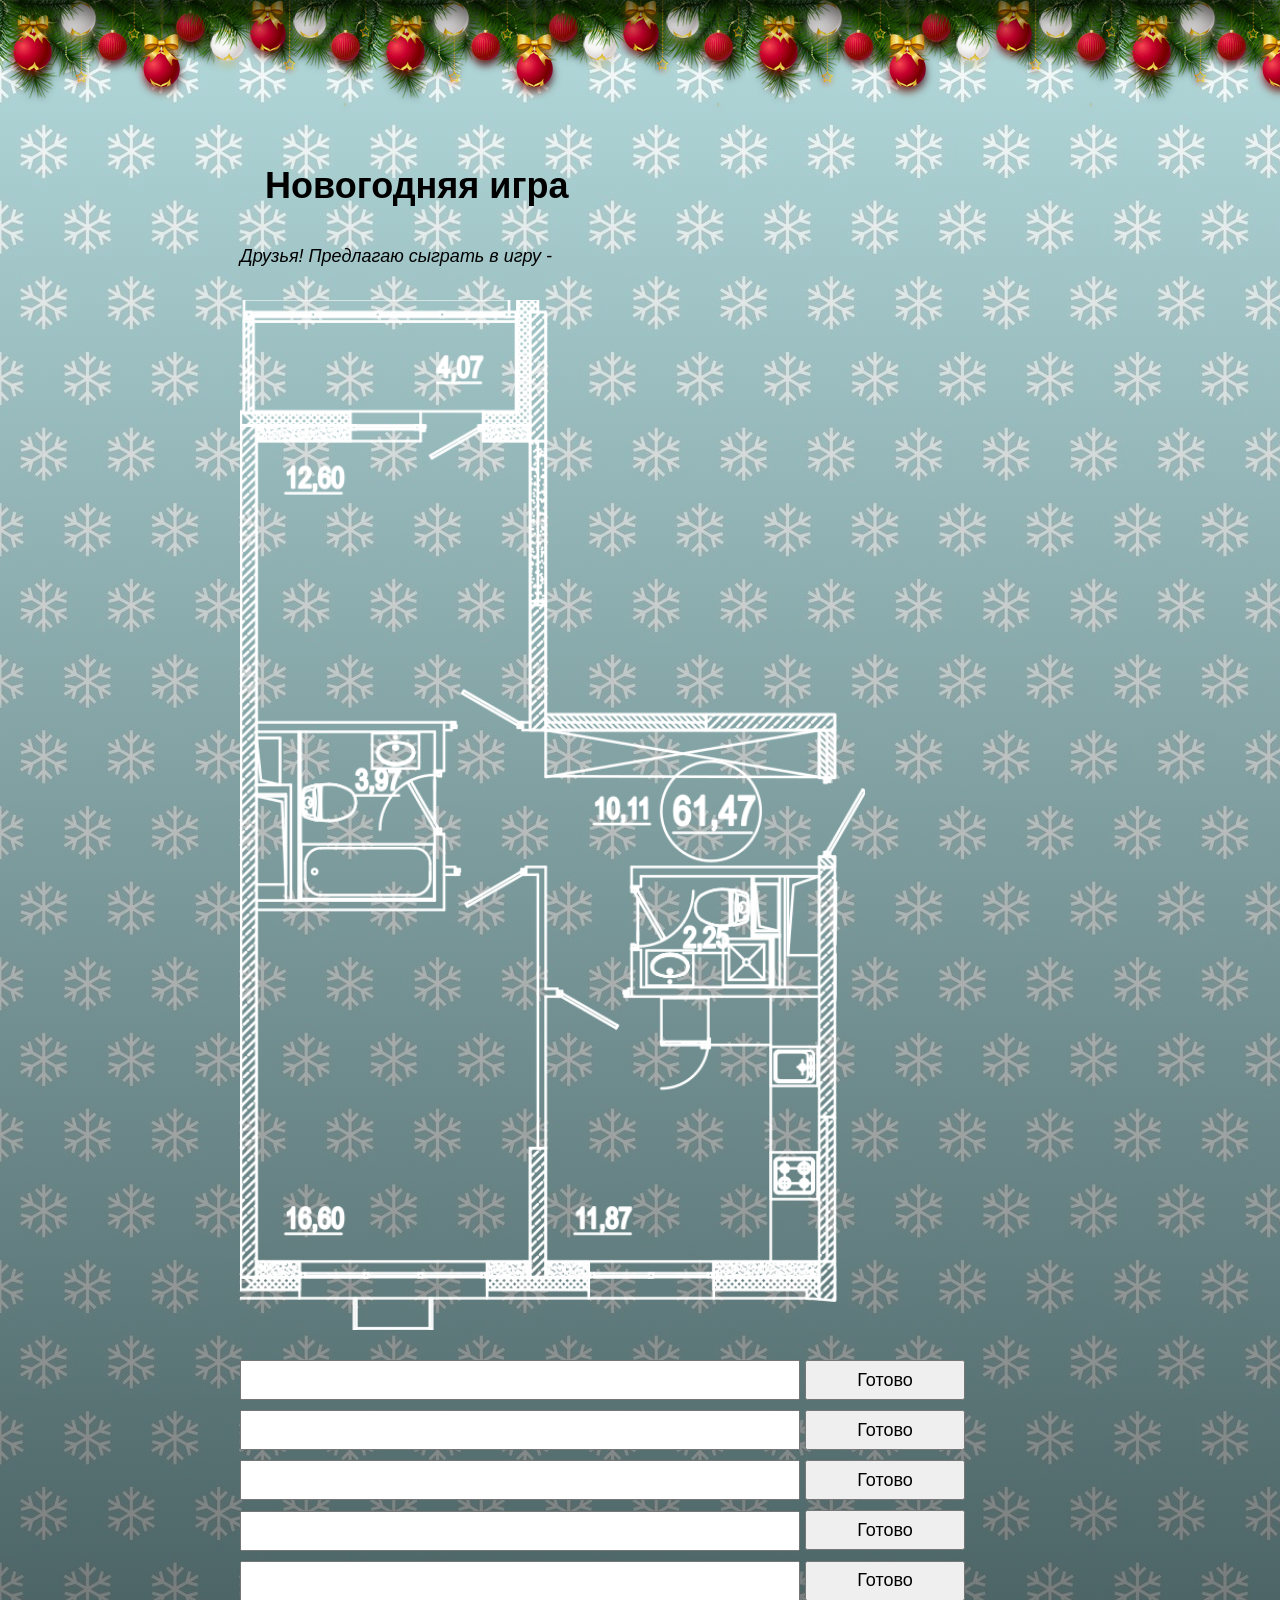
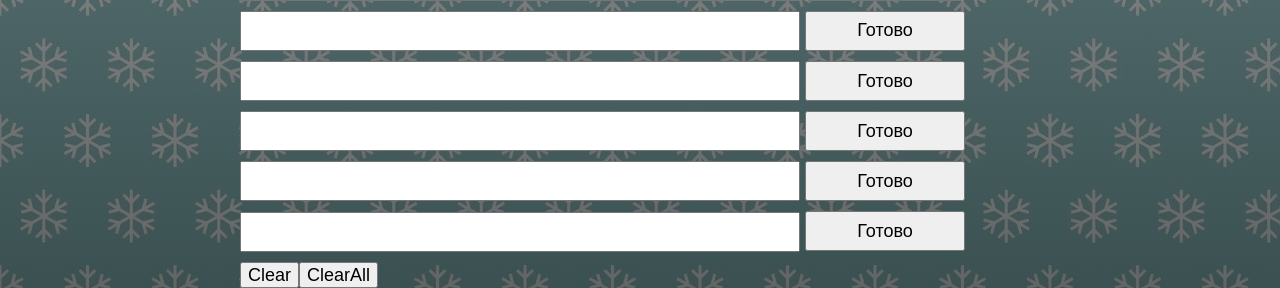
==== index.html @ 99e51222 "внешка" ====
<!DOCTYPE html>
<html lang="ru">
  <head>
    <meta charset="utf-8">
    <title>Викторина</title>
    <link href="css/style.css" rel="stylesheet">	
    <link href="css/normalize.css" rel="stylesheet">

    <script src="js/jquery-1.7.2.js"></script>
    <!--мотня -->
      <link rel="stylesheet" type="text/css" href="newyear/style1.css">   
<script type="text/javascript" src="newyear/swfobject.min.js"></script>
<script type="text/javascript" src="newyear/newyear.js"></script>
 
    
  </head>
  <body>
  	<div class="wrapper">
    <!--мотня -->
      <div class="b-page_newyear">
  <div class="b-page__content">  
  <i class="b-head-decor">
  <i class="b-head-decor__inner b-head-decor__inner_n1">
  <div class="b-ball b-ball_n1 b-ball_bounce"><div class="b-ball__right"></div><div class="b-ball__i"></div></div>
  <div class="b-ball b-ball_n2 b-ball_bounce"><div class="b-ball__right"></div><div class="b-ball__i"></div></div>
  <div class="b-ball b-ball_n3 b-ball_bounce"><div class="b-ball__right"></div><div class="b-ball__i"></div></div>
  <div class="b-ball b-ball_n4 b-ball_bounce"><div class="b-ball__right"></div><div class="b-ball__i"></div></div>
  <div class="b-ball b-ball_n5 b-ball_bounce"><div class="b-ball__right"></div><div class="b-ball__i"></div></div>
  <div class="b-ball b-ball_n6 b-ball_bounce"><div class="b-ball__right"></div><div class="b-ball__i"></div></div>
  <div class="b-ball b-ball_n7 b-ball_bounce"><div class="b-ball__right"></div><div class="b-ball__i"></div></div>
   
  <div class="b-ball b-ball_n8 b-ball_bounce"><div class="b-ball__right"></div><div class="b-ball__i"></div></div>
  <div class="b-ball b-ball_n9 b-ball_bounce"><div class="b-ball__right"></div><div class="b-ball__i"></div></div>
  <div class="b-ball b-ball_i1"><div class="b-ball__right"></div><div class="b-ball__i"></div></div>
  <div class="b-ball b-ball_i2"><div class="b-ball__right"></div><div class="b-ball__i"></div></div>
  <div class="b-ball b-ball_i3"><div class="b-ball__right"></div><div class="b-ball__i"></div></div>
  <div class="b-ball b-ball_i4"><div class="b-ball__right"></div><div class="b-ball__i"></div></div>
  <div class="b-ball b-ball_i5"><div class="b-ball__right"></div><div class="b-ball__i"></div></div>
  <div class="b-ball b-ball_i6"><div class="b-ball__right"></div><div class="b-ball__i"></div></div>
  </i>
   
  <i class="b-head-decor__inner b-head-decor__inner_n2">
  <div class="b-ball b-ball_n1 b-ball_bounce"><div class="b-ball__right"></div><div class="b-ball__i"></div></div>
  <div class="b-ball b-ball_n2 b-ball_bounce"><div class="b-ball__right"></div><div class="b-ball__i"></div></div>
  <div class="b-ball b-ball_n3 b-ball_bounce"><div class="b-ball__right"></div><div class="b-ball__i"></div></div>
  <div class="b-ball b-ball_n4 b-ball_bounce"><div class="b-ball__right"></div><div class="b-ball__i"></div></div>
  <div class="b-ball b-ball_n5 b-ball_bounce"><div class="b-ball__right"></div><div class="b-ball__i"></div></div>
  <div class="b-ball b-ball_n6 b-ball_bounce"><div class="b-ball__right"></div><div class="b-ball__i"></div></div>
  <div class="b-ball b-ball_n7 b-ball_bounce"><div class="b-ball__right"></div><div class="b-ball__i"></div></div>
  <div class="b-ball b-ball_n8 b-ball_bounce"><div class="b-ball__right"></div><div class="b-ball__i"></div></div>
   
  <div class="b-ball b-ball_n9 b-ball_bounce"><div class="b-ball__right"></div><div class="b-ball__i"></div></div>
  <div class="b-ball b-ball_i1"><div class="b-ball__right"></div><div class="b-ball__i"></div></div>
  <div class="b-ball b-ball_i2"><div class="b-ball__right"></div><div class="b-ball__i"></div></div>
  <div class="b-ball b-ball_i3"><div class="b-ball__right"></div><div class="b-ball__i"></div></div>
  <div class="b-ball b-ball_i4"><div class="b-ball__right"></div><div class="b-ball__i"></div></div>
  <div class="b-ball b-ball_i5"><div class="b-ball__right"></div><div class="b-ball__i"></div></div>
  <div class="b-ball b-ball_i6"><div class="b-ball__right"></div><div class="b-ball__i"></div></div>
  </i>
  <i class="b-head-decor__inner b-head-decor__inner_n3">
   
  <div class="b-ball b-ball_n1 b-ball_bounce"><div class="b-ball__right"></div><div class="b-ball__i"></div></div>
  <div class="b-ball b-ball_n2 b-ball_bounce"><div class="b-ball__right"></div><div class="b-ball__i"></div></div>
  <div class="b-ball b-ball_n3 b-ball_bounce"><div class="b-ball__right"></div><div class="b-ball__i"></div></div>
  <div class="b-ball b-ball_n4 b-ball_bounce"><div class="b-ball__right"></div><div class="b-ball__i"></div></div>
  <div class="b-ball b-ball_n5 b-ball_bounce"><div class="b-ball__right"></div><div class="b-ball__i"></div></div>
  <div class="b-ball b-ball_n6 b-ball_bounce"><div class="b-ball__right"></div><div class="b-ball__i"></div></div>
  <div class="b-ball b-ball_n7 b-ball_bounce"><div class="b-ball__right"></div><div class="b-ball__i"></div></div>
  <div class="b-ball b-ball_n8 b-ball_bounce"><div class="b-ball__right"></div><div class="b-ball__i"></div></div>
  <div class="b-ball b-ball_n9 b-ball_bounce"><div class="b-ball__right"></div><div class="b-ball__i"></div></div>
   
  <div class="b-ball b-ball_i1"><div class="b-ball__right"></div><div class="b-ball__i"></div></div>
  <div class="b-ball b-ball_i2"><div class="b-ball__right"></div><div class="b-ball__i"></div></div>
  <div class="b-ball b-ball_i3"><div class="b-ball__right"></div><div class="b-ball__i"></div></div>
  <div class="b-ball b-ball_i4"><div class="b-ball__right"></div><div class="b-ball__i"></div></div>
  <div class="b-ball b-ball_i5"><div class="b-ball__right"></div><div class="b-ball__i"></div></div>
  <div class="b-ball b-ball_i6"><div class="b-ball__right"></div><div class="b-ball__i"></div></div>
  </i>
  <i class="b-head-decor__inner b-head-decor__inner_n4">
  <div class="b-ball b-ball_n1 b-ball_bounce"><div class="b-ball__right"></div><div class="b-ball__i"></div></div>
   
  <div class="b-ball b-ball_n2 b-ball_bounce"><div class="b-ball__right"></div><div class="b-ball__i"></div></div>
  <div class="b-ball b-ball_n3 b-ball_bounce"><div class="b-ball__right"></div><div class="b-ball__i"></div></div>
  <div class="b-ball b-ball_n4 b-ball_bounce"><div class="b-ball__right"></div><div class="b-ball__i"></div></div>
  <div class="b-ball b-ball_n5 b-ball_bounce"><div class="b-ball__right"></div><div class="b-ball__i"></div></div>
  <div class="b-ball b-ball_n6 b-ball_bounce"><div class="b-ball__right"></div><div class="b-ball__i"></div></div>
  <div class="b-ball b-ball_n7 b-ball_bounce"><div class="b-ball__right"></div><div class="b-ball__i"></div></div>
  <div class="b-ball b-ball_n8 b-ball_bounce"><div class="b-ball__right"></div><div class="b-ball__i"></div></div>
  <div class="b-ball b-ball_n9 b-ball_bounce"><div class="b-ball__right"></div><div class="b-ball__i"></div></div>
  <div class="b-ball b-ball_i1"><div class="b-ball__right"></div><div class="b-ball__i"></div></div>
   
  <div class="b-ball b-ball_i2"><div class="b-ball__right"></div><div class="b-ball__i"></div></div>
  <div class="b-ball b-ball_i3"><div class="b-ball__right"></div><div class="b-ball__i"></div></div>
  <div class="b-ball b-ball_i4"><div class="b-ball__right"></div><div class="b-ball__i"></div></div>
  <div class="b-ball b-ball_i5"><div class="b-ball__right"></div><div class="b-ball__i"></div></div>
  <div class="b-ball b-ball_i6"><div class="b-ball__right"></div><div class="b-ball__i"></div></div>
  </i>
  <i class="b-head-decor__inner b-head-decor__inner_n5">
  <div class="b-ball b-ball_n1 b-ball_bounce"><div class="b-ball__right"></div><div class="b-ball__i"></div></div>
  <div class="b-ball b-ball_n2 b-ball_bounce"><div class="b-ball__right"></div><div class="b-ball__i"></div></div>
   
  <div class="b-ball b-ball_n3 b-ball_bounce"><div class="b-ball__right"></div><div class="b-ball__i"></div></div>
  <div class="b-ball b-ball_n4 b-ball_bounce"><div class="b-ball__right"></div><div class="b-ball__i"></div></div>
  <div class="b-ball b-ball_n5 b-ball_bounce"><div class="b-ball__right"></div><div class="b-ball__i"></div></div>
  <div class="b-ball b-ball_n6 b-ball_bounce"><div class="b-ball__right"></div><div class="b-ball__i"></div></div>
  <div class="b-ball b-ball_n7 b-ball_bounce"><div class="b-ball__right"></div><div class="b-ball__i"></div></div>
  <div class="b-ball b-ball_n8 b-ball_bounce"><div class="b-ball__right"></div><div class="b-ball__i"></div></div>
  <div class="b-ball b-ball_n9 b-ball_bounce"><div class="b-ball__right"></div><div class="b-ball__i"></div></div>
  <div class="b-ball b-ball_i1"><div class="b-ball__right"></div><div class="b-ball__i"></div></div>
  <div class="b-ball b-ball_i2"><div class="b-ball__right"></div><div class="b-ball__i"></div></div>
   
  <div class="b-ball b-ball_i3"><div class="b-ball__right"></div><div class="b-ball__i"></div></div>
  <div class="b-ball b-ball_i4"><div class="b-ball__right"></div><div class="b-ball__i"></div></div>
  <div class="b-ball b-ball_i5"><div class="b-ball__right"></div><div class="b-ball__i"></div></div>
  <div class="b-ball b-ball_i6"><div class="b-ball__right"></div><div class="b-ball__i"></div></div>
  </i>
  <i class="b-head-decor__inner b-head-decor__inner_n6">
  <div class="b-ball b-ball_n1 b-ball_bounce"><div class="b-ball__right"></div><div class="b-ball__i"></div></div>
  <div class="b-ball b-ball_n2 b-ball_bounce"><div class="b-ball__right"></div><div class="b-ball__i"></div></div>
  <div class="b-ball b-ball_n3 b-ball_bounce"><div class="b-ball__right"></div><div class="b-ball__i"></div></div>
   
  <div class="b-ball b-ball_n4 b-ball_bounce"><div class="b-ball__right"></div><div class="b-ball__i"></div></div>
  <div class="b-ball b-ball_n5 b-ball_bounce"><div class="b-ball__right"></div><div class="b-ball__i"></div></div>
  <div class="b-ball b-ball_n6 b-ball_bounce"><div class="b-ball__right"></div><div class="b-ball__i"></div></div>
  <div class="b-ball b-ball_n7 b-ball_bounce"><div class="b-ball__right"></div><div class="b-ball__i"></div></div>
  <div class="b-ball b-ball_n8 b-ball_bounce"><div class="b-ball__right"></div><div class="b-ball__i"></div></div>
  <div class="b-ball b-ball_n9 b-ball_bounce"><div class="b-ball__right"></div><div class="b-ball__i"></div></div>
  <div class="b-ball b-ball_i1"><div class="b-ball__right"></div><div class="b-ball__i"></div></div>
  <div class="b-ball b-ball_i2"><div class="b-ball__right"></div><div class="b-ball__i"></div></div>
  <div class="b-ball b-ball_i3"><div class="b-ball__right"></div><div class="b-ball__i"></div></div>
   
  <div class="b-ball b-ball_i4"><div class="b-ball__right"></div><div class="b-ball__i"></div></div>
  <div class="b-ball b-ball_i5"><div class="b-ball__right"></div><div class="b-ball__i"></div></div>
  <div class="b-ball b-ball_i6"><div class="b-ball__right"></div><div class="b-ball__i"></div></div>
  </i>
  <i class="b-head-decor__inner b-head-decor__inner_n7">
  <div class="b-ball b-ball_n1 b-ball_bounce"><div class="b-ball__right"></div><div class="b-ball__i"></div></div>
  <div class="b-ball b-ball_n2 b-ball_bounce"><div class="b-ball__right"></div><div class="b-ball__i"></div></div>
  <div class="b-ball b-ball_n3 b-ball_bounce"><div class="b-ball__right"></div><div class="b-ball__i"></div></div>
  <div class="b-ball b-ball_n4 b-ball_bounce"><div class="b-ball__right"></div><div class="b-ball__i"></div></div>
   
  <div class="b-ball b-ball_n5 b-ball_bounce"><div class="b-ball__right"></div><div class="b-ball__i"></div></div>
  <div class="b-ball b-ball_n6 b-ball_bounce"><div class="b-ball__right"></div><div class="b-ball__i"></div></div>
  <div class="b-ball b-ball_n7 b-ball_bounce"><div class="b-ball__right"></div><div class="b-ball__i"></div></div>
  <div class="b-ball b-ball_n8 b-ball_bounce"><div class="b-ball__right"></div><div class="b-ball__i"></div></div>
  <div class="b-ball b-ball_n9 b-ball_bounce"><div class="b-ball__right"></div><div class="b-ball__i"></div></div>
  <div class="b-ball b-ball_i1"><div class="b-ball__right"></div><div class="b-ball__i"></div></div>
  <div class="b-ball b-ball_i2"><div class="b-ball__right"></div><div class="b-ball__i"></div></div>
  <div class="b-ball b-ball_i3"><div class="b-ball__right"></div><div class="b-ball__i"></div></div>
  <div class="b-ball b-ball_i4"><div class="b-ball__right"></div><div class="b-ball__i"></div></div>
   
  <div class="b-ball b-ball_i5"><div class="b-ball__right"></div><div class="b-ball__i"></div></div>
  <div class="b-ball b-ball_i6"><div class="b-ball__right"></div><div class="b-ball__i"></div></div>
  </i>
  </i>
   
</div>
</div>
      
      <header>
      </header>
      
      <main>
        <div class="wrapper-main">
        <h1 class="head">Новогодняя игра</h1>
        <p><i>Друзья! Предлагаю сыграть в игру -  </i></p>
          <section class="tabs">
            <div class="map">
              <img src="img/0.png" id="map-img" class = "img-map">
            </div>
            <div class = "questons-block">
              <div class = "question">
                <input type="text" id="question-input-1" required class="input-answer">
                <button id="question-button-1" class = "button-check">Готово</button>
              </div>
              <div class = "question">
                <input type="text" id="question-input-2" required class="input-answer">
                <button id="question-button-2" class = "button-check">Готово</button>
              </div>
              <div class = "question">
                <input type="text" id="question-input-3" required class="input-answer">
                <button id="question-button-3" class = "button-check">Готово</button>
              </div>
              <div class = "question">
                <input type="text" id="question-input-4" required class="input-answer">
                <button id="question-button-4" class = "button-check">Готово</button>
              </div>
              <div class = "question">
                <input type="text" id="question-input-5" required class="input-answer">
                <button id="question-button-5" class = "button-check">Готово</button>
              </div>
              <div class = "question">
                <input type="text" id="question-input-6" required class="input-answer">
                <button id="question-button-6" class = "button-check">Готово</button>
              </div>
              <div class = "question">
                <input type="text" id="question-input-7" required class="input-answer">
                <button id="question-button-7" class = "button-check">Готово</button>
              </div>
              <div class = "question">
                <input type="text" id="question-input-8" required class="input-answer">
                <button id="question-button-8" class = "button-check">Готово</button>
              </div>
              <div class = "question">
                <input type="text" id="question-input-9" required class="input-answer">
                <button id="question-button-9" class = "button-check">Готово</button>
              </div>
              <div class = "question">
                <input type="text" id="question-input-10" required class="input-answer">
                <button id="question-button-10" class = "button-check">Готово</button>
              </div>
            </div>
          </section>  
          <button id="clear">Clear</button><button id="clearAll">ClearAll</button><br>
         </div>
      </main>
    <footer>
    </footer>
      
    </div>
    <script src="js/main.js"></script>
  </body>
</html>
---- css/style.css ----
*,::before,::after {
    -webkit-box-sizing: inherit;
    box-sizing: inherit
}

html {
    -webkit-box-sizing: border-box;
    box-sizing: border-box;
   overflow-y: scroll;

}

.wrapper {
    display: block;
    /*min-width: 500px*/
}

.wrapper-main {
    margin: 0 auto;
    width: 800px;

}

body {
    font-family: "Gotham",Arial,sans-serif;
    font-size: 18px;
    margin: 0;
    background: linear-gradient( rgba(255, 255, 255, 0.3), rgba(0, 0, 0, 0.6)), url('../img/snow.jpg');
    background-repeat: repeat;
}

ul {
    list-style: none;
  margin-bottom: 0;
  margin-top: 0;
}

.h1,h2,li {
    margin: 0
}

a {
    text-decoration: none;
    color: #000
}

.visually-hidden:not(:focus):not(:active),input[type=checkbox].visually-hidden,input[type=radio].visually-hidden {
    position: absolute;
    width: 1px;
    height: 1px;
    margin: -1px;
    border: 0;
    padding: 0;
    white-space: nowrap;
    -webkit-clip-path: inset(100%);
    clip-path: inset(100%);
    clip: rect(0,0,0,0);
    overflow: hidden
}

header {
    height: 70px;
    position: relative
}

.head {
    margin: 40px 0 40px 25px
}

.question {
    display: block;
    margin: 10px 0;
}

.input-answer {
    height: 40px;
    width: 70%;
}

.button-check {
    height: 40px;
    width: 20%;
}

.img-map {
    margin: 15px 0;
    width: 625px;
}

@media (max-width: 1000px) {
    .wrapper {
        display: block;
        /*min-width: 500px*/
    }

    .wrapper-main {
        margin: 0 auto;
        width: 820px;
        font-size: 40px;
    }

    .tabs p {
        margin: 20px 36px;
    }

    .tabs p {
        margin: 20px 36px;
    }

    body {
        font-family: "Gotham",Arial,sans-serif;
        font-size: 18px;
        margin: 0;
        background-color: white;
    }

    ul {
        list-style: none;
        margin-bottom: 0;
        margin-top: 0;
    }

    .h1,h2,li {
        margin: 0
    }

    a {
        text-decoration: none;
        color: #000
    }

    header {
        height: 70px;
        position: relative
    }

    .head {
        margin: 0 36px;
    }

    .question {
        display: flex;
        margin: 30px 0;
    }

    .input-answer {
        height: 70px;
        width: 60%;
        margin-right: 35px;
        border-radius: 20px;
    }

    .button-check {
        margin: 0;
        padding: 0;
        height: 70px;
        width: 30%;
    }

    .img-map {
        width: 100%;
        margin: 15px 0;
    }
}
---- newyear/style1.css ----
body1 {position:absolute; margin:0; padding:0 0 0 0;}
.b-page__content{min-height:0px; z-index:8000;}

.b-head-decor{display:none}
.b-page_newyear .b-head-decor{
   position:absolute;
   z-index:8000;
   top:0;
   left:0;
   display:block;
   height:115px;
   width:100%;
   overflow:hidden;
   background:url(balls/b-head-decor_newyear.png) repeat-x 0 0;
}
.b-page_newyear .b-head-decor__inner{position:absolute;top:0;left:0;height:115px;display:block;width:373px;}
.b-page_newyear .b-head-decor::before{content:'';display:block;position:absolute;top:-115px;left:0;z-index:3;height:115px;display:block;width:100%;box-shadow:0 15px 30px rgba(0,0,0,0.75)}
.b-page_newyear .b-head-decor__inner_n2{left:373px}
.b-page_newyear .b-head-decor__inner_n3{left:746px}
.b-page_newyear .b-head-decor__inner_n4{left:1119px}
.b-page_newyear .b-head-decor__inner_n5{left:1492px}
.b-page_newyear .b-head-decor__inner_n6{left:1865px}
.b-page_newyear .b-head-decor__inner_n7{left:2238px}

.b-ball{position:absolute;}
.b-ball_n1{top:0;left:3px;width:59px;height:83px}
.b-ball_n2{top:-19px;left:51px;width:55px;height:70px}
.b-ball_n3{top:9px;left:88px;width:49px;height:67px}
.b-ball_n4{top:0;left:133px;width:57px;height:102px}
.b-ball_n5{top:0;left:166px;width:49px;height:57px}
.b-ball_n6{top:6px;left:200px;width:54px;height:70px}
.b-ball_n7{top:0;left:240px;width:56px;height:67px}
.b-ball_n8{top:0;left:283px;width:54px;height:53px}
.b-ball_n9{top:10px;left:321px;width:49px;height:66px}
.b-ball_n1 .b-ball__i{background:url(balls/b-ball_n1.png) no-repeat}
.b-ball_n2 .b-ball__i{background:url(balls/b-ball_n2.png) no-repeat}
.b-ball_n3 .b-ball__i{background:url(balls/b-ball_n3.png) no-repeat}
.b-ball_n4 .b-ball__i{background:url(balls/b-ball_n4.png) no-repeat}
.b-ball_n5 .b-ball__i{background:url(balls/b-ball_n5.png) no-repeat}
.b-ball_n6 .b-ball__i{background:url(balls/b-ball_n6.png) no-repeat}
.b-ball_n7 .b-ball__i{background:url(balls/b-ball_n7.png) no-repeat}
.b-ball_n8 .b-ball__i{background:url(balls/b-ball_n8.png) no-repeat}
.b-ball_n9 .b-ball__i{background:url(balls/b-ball_n9.png) no-repeat}
.b-ball_i1 .b-ball__i{background:url(balls/b-ball_i1.png) no-repeat}
.b-ball_i2 .b-ball__i{background:url(balls/b-ball_i2.png) no-repeat}
.b-ball_i3 .b-ball__i{background:url(balls/b-ball_i3.png) no-repeat}
.b-ball_i4 .b-ball__i{background:url(balls/b-ball_i4.png) no-repeat}
.b-ball_i5 .b-ball__i{background:url(balls/b-ball_i5.png) no-repeat}
.b-ball_i6 .b-ball__i{background:url(balls/b-ball_i6.png) no-repeat}
.b-ball_i1{top:0;left:0;width:25px;height:71px}
.b-ball_i2{top:0;left:25px;width:61px;height:27px}
.b-ball_i3{top:0;left:176px;width:29px;height:31px}
.b-ball_i4{top:0;left:205px;width:50px;height:51px}
.b-ball_i5{top:0;left:289px;width:78px;height:28px}
.b-ball_i6{top:0;left:367px;width:6px;height:69px}
.b-ball__i{
position:absolute;
width:100%;
height:100%;
-webkit-transform-origin:50% 0;
-moz-transform-origin:50% 0;
-o-transform-origin:50% 0;
transform-origin:50% 0;
-webkit-transition:all .3s ease-in-out;
-moz-transition:all .3s ease-in-out;
-o-transition:all .3s ease-in-out;
transition:all .3s ease-in-out;
pointer-events:none
}
.b-ball_bounce .b-ball__right{position:absolute;top:0;right:0;left:50%;bottom:0;z-index:9}
.b-ball_bounce:hover .b-ball__right{display:none}
.b-ball_bounce .b-ball__right:hover{left:0;display:block!important}
.b-ball_bounce.bounce>.b-ball__i{-webkit-transform:rotate(-9deg);-moz-transform:rotate(-9deg);-o-transform:rotate(-9deg);transform:rotate(-9deg)}
.b-ball_bounce .b-ball__right.bounce+.b-ball__i{-webkit-transform:rotate(9deg);-moz-transform:rotate(9deg);-o-transform:rotate(9deg);transform:rotate(9deg)}
.b-ball_bounce.bounce1>.b-ball__i{-webkit-transform:rotate(6deg);-moz-transform:rotate(6deg);-o-transform:rotate(6deg);transform:rotate(6deg)}
.b-ball_bounce .b-ball__right.bounce1+.b-ball__i{-webkit-transform:rotate(-6deg);-moz-transform:rotate(-6deg);-o-transform:rotate(-6deg);transform:rotate(-6deg)}
.b-ball_bounce.bounce2>.b-ball__i{-webkit-transform:rotate(-3deg);-moz-transform:rotate(-3deg);-o-transform:rotate(-3deg);transform:rotate(-3deg)}
.b-ball_bounce .b-ball__right.bounce2+.b-ball__i{-webkit-transform:rotate(3deg);-moz-transform:rotate(3deg);-o-transform:rotate(3deg);transform:rotate(3deg)}
.b-ball_bounce.bounce3>.b-ball__i{-webkit-transform:rotate(1.5deg);-moz-transform:rotate(1.5deg);-o-transform:rotate(1.5deg);transform:rotate(1.5deg)}
.b-ball_bounce .b-ball__right.bounce3+.b-ball__i{-webkit-transform:rotate(-1.5deg);-moz-transform:rotate(-1.5deg);-o-transform:rotate(-1.5deg);transform:rotate(-1.5deg)}

header {
height: 125px; }
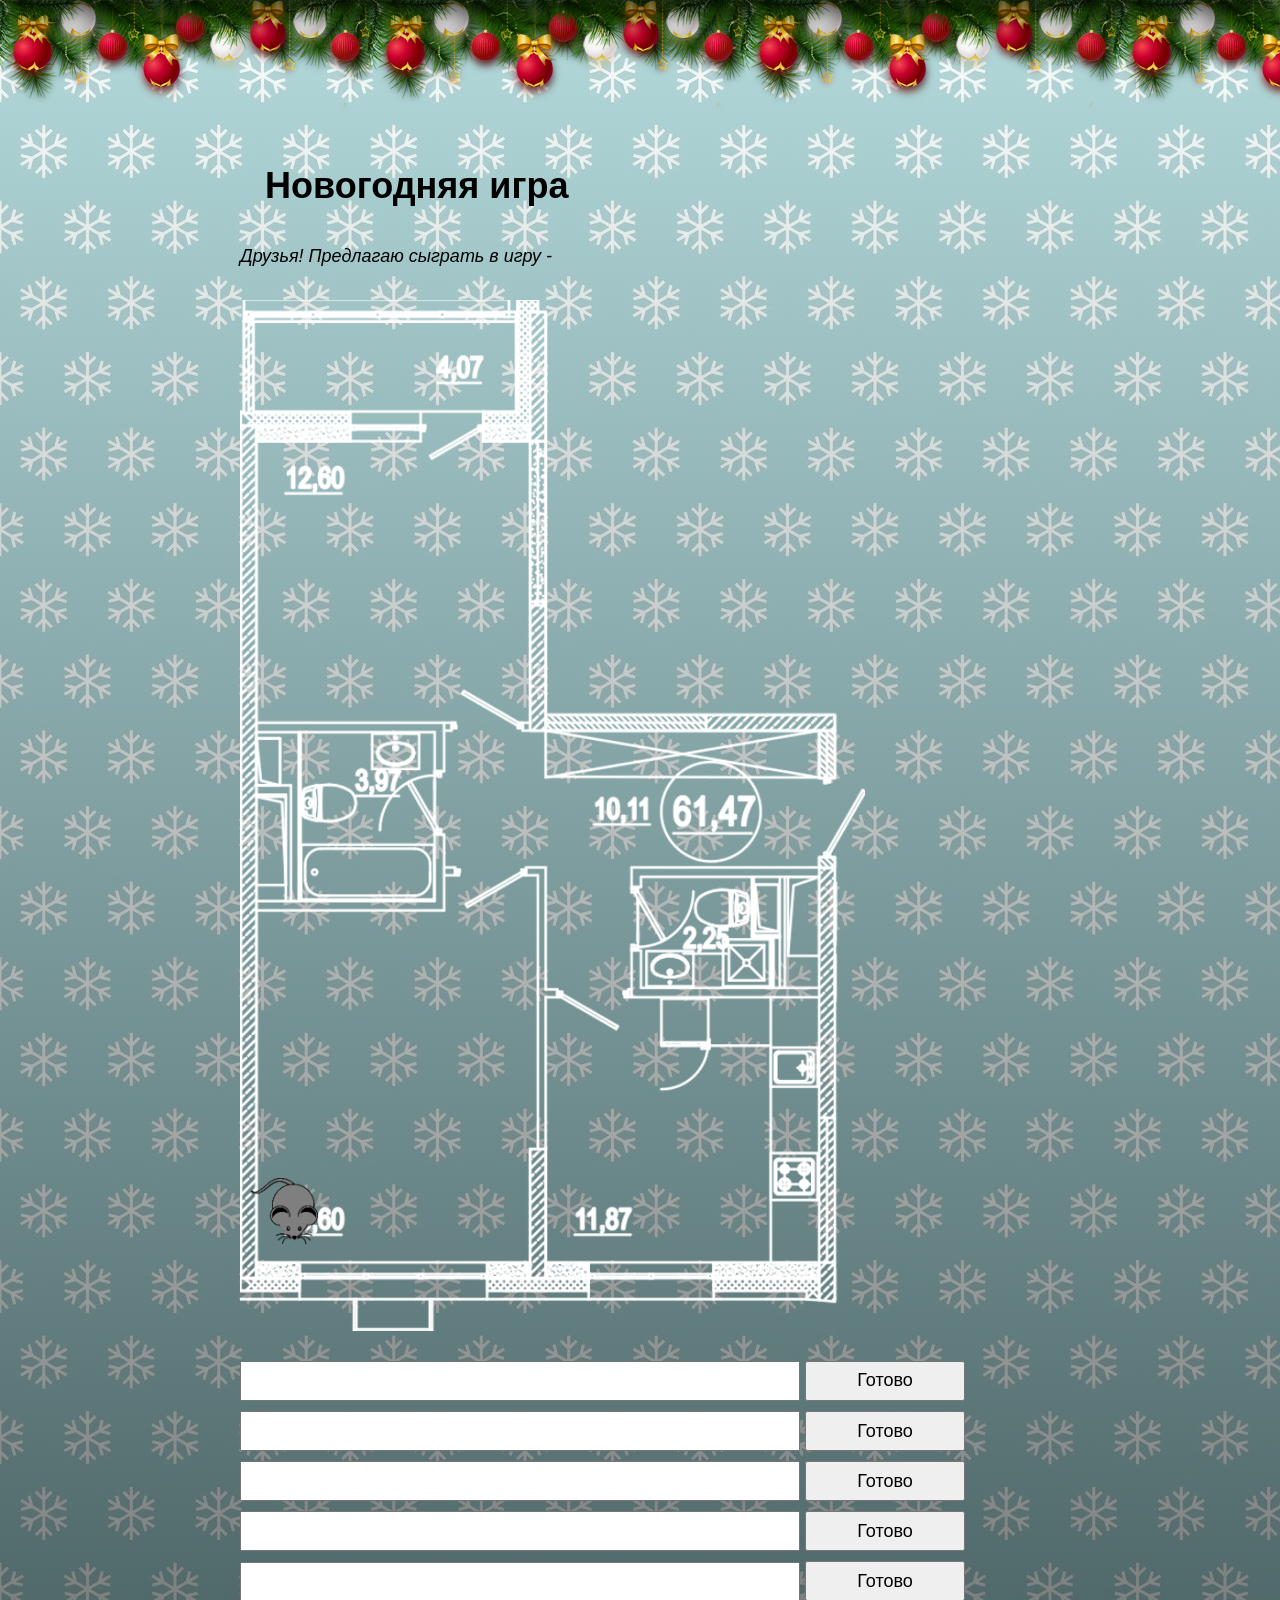
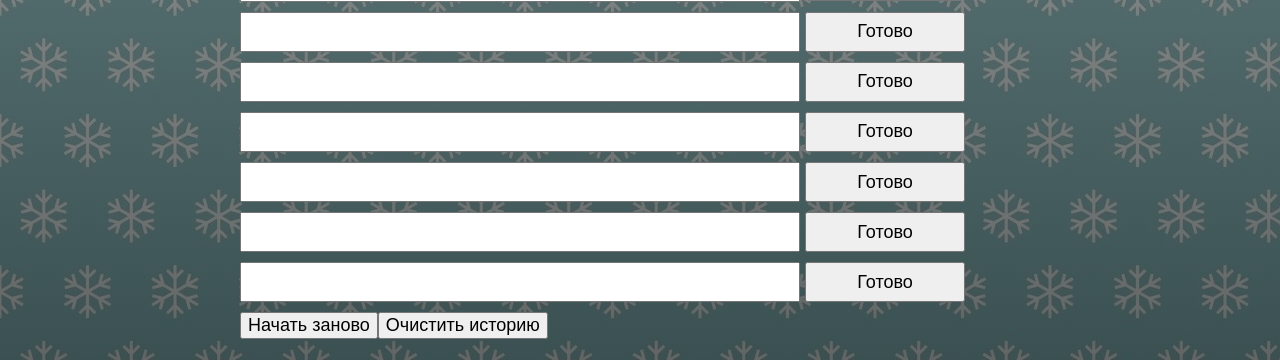
==== commit 4a3cf19c: "фин версия" ====
--- a/index.html
+++ b/index.html
@@ -166,7 +166,7 @@
         <p><i>Друзья! Предлагаю сыграть в игру -  </i></p>
           <section class="tabs">
             <div class="map">
-              <img src="img/0.png" id="map-img" class = "img-map">
+              <img src="img/start.png" id="map-img" class = "img-map">
             </div>
             <div class = "questons-block">
               <div class = "question">
@@ -209,10 +209,15 @@
                 <input type="text" id="question-input-10" required class="input-answer">
                 <button id="question-button-10" class = "button-check">Готово</button>
               </div>
+              <div class = "question">
+                <input type="text" id="question-input-11" required class="input-answer">
+                <button id="question-button-11" class = "button-check">Готово</button>
+              </div>
             </div>
           </section>  
-          <button id="clear">Clear</button><button id="clearAll">ClearAll</button><br>
+          <button id="clear">Начать заново</button><button id="clearAll">Очистить историю</button><br>
          </div>
+         <br>
       </main>
     <footer>
     </footer>
--- a/css/style.css
+++ b/css/style.css
@@ -135,7 +135,7 @@
     }
 
     .head {
-        margin: 0 36px;
+        margin: 0 0 20px 0;
     }
 
     .question {
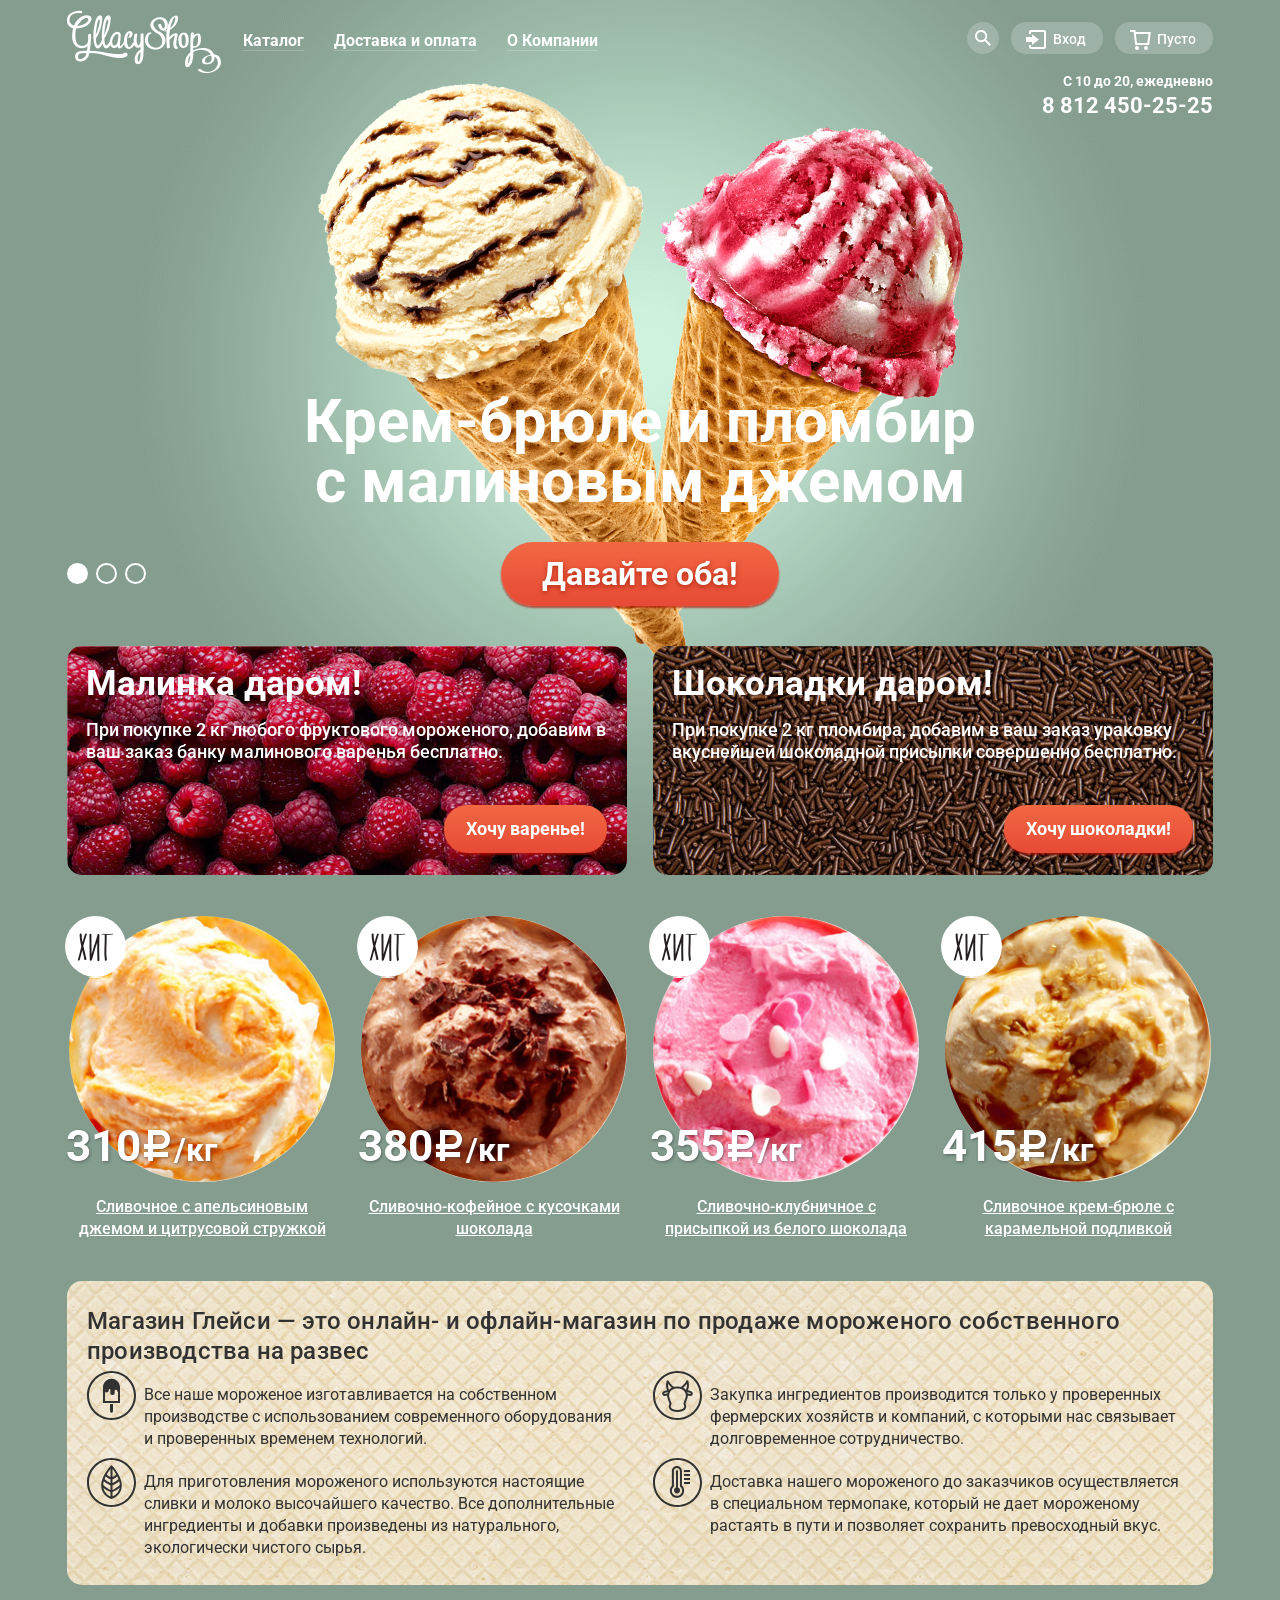
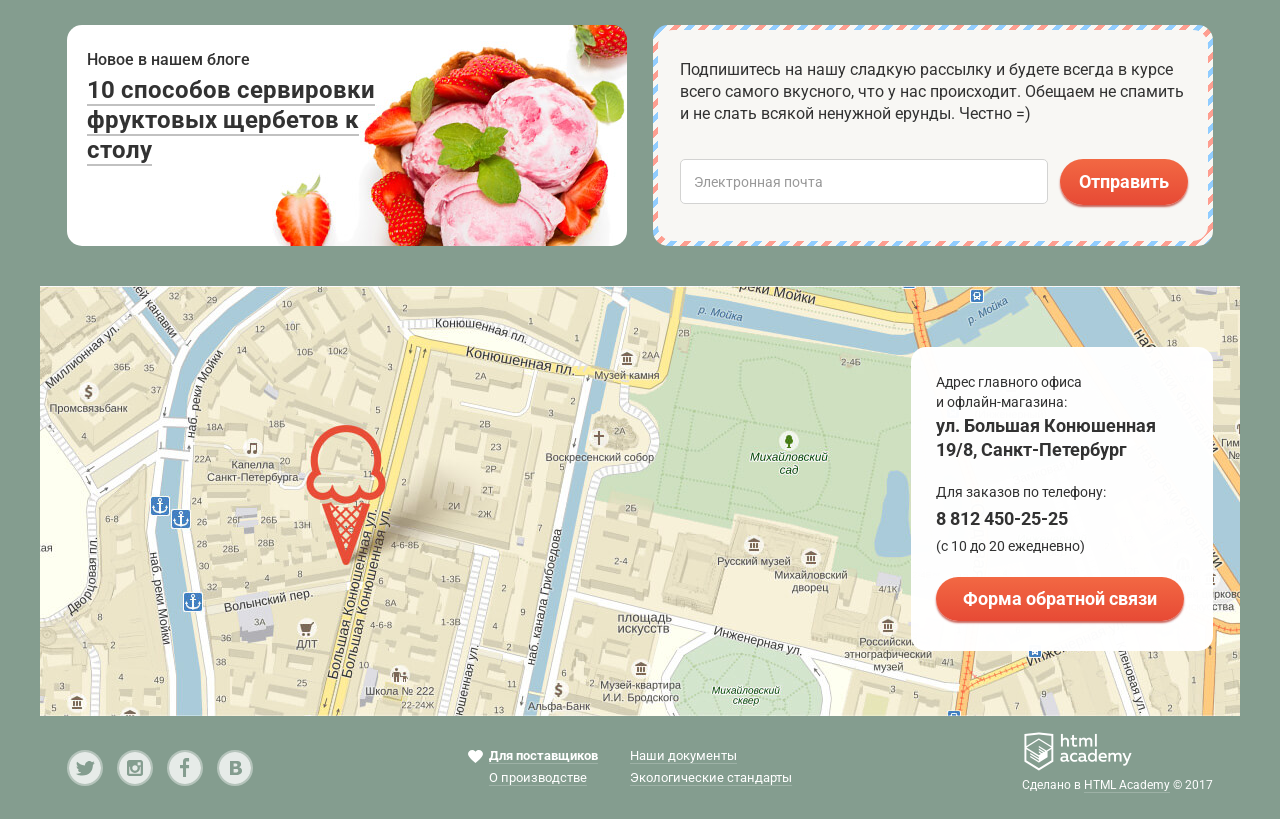
==== commit f3ed97a7: "текст и ссылки" ====
--- a/index.html
+++ b/index.html
@@ -1,228 +1,278 @@
-<!DOCTYPE html>
-<html lang="ru">
-  <head>
-    <meta charset="utf-8">
-    <title>Викторина</title>
-    <link href="css/style.css" rel="stylesheet">	
-    <link href="css/normalize.css" rel="stylesheet">
-
-    <script src="js/jquery-1.7.2.js"></script>
-    <!--мотня -->
-      <link rel="stylesheet" type="text/css" href="newyear/style1.css">   
-<script type="text/javascript" src="newyear/swfobject.min.js"></script>
-<script type="text/javascript" src="newyear/newyear.js"></script>
- 
-    
-  </head>
-  <body>
-  	<div class="wrapper">
-    <!--мотня -->
-      <div class="b-page_newyear">
-  <div class="b-page__content">  
-  <i class="b-head-decor">
-  <i class="b-head-decor__inner b-head-decor__inner_n1">
-  <div class="b-ball b-ball_n1 b-ball_bounce"><div class="b-ball__right"></div><div class="b-ball__i"></div></div>
-  <div class="b-ball b-ball_n2 b-ball_bounce"><div class="b-ball__right"></div><div class="b-ball__i"></div></div>
-  <div class="b-ball b-ball_n3 b-ball_bounce"><div class="b-ball__right"></div><div class="b-ball__i"></div></div>
-  <div class="b-ball b-ball_n4 b-ball_bounce"><div class="b-ball__right"></div><div class="b-ball__i"></div></div>
-  <div class="b-ball b-ball_n5 b-ball_bounce"><div class="b-ball__right"></div><div class="b-ball__i"></div></div>
-  <div class="b-ball b-ball_n6 b-ball_bounce"><div class="b-ball__right"></div><div class="b-ball__i"></div></div>
-  <div class="b-ball b-ball_n7 b-ball_bounce"><div class="b-ball__right"></div><div class="b-ball__i"></div></div>
-   
-  <div class="b-ball b-ball_n8 b-ball_bounce"><div class="b-ball__right"></div><div class="b-ball__i"></div></div>
-  <div class="b-ball b-ball_n9 b-ball_bounce"><div class="b-ball__right"></div><div class="b-ball__i"></div></div>
-  <div class="b-ball b-ball_i1"><div class="b-ball__right"></div><div class="b-ball__i"></div></div>
-  <div class="b-ball b-ball_i2"><div class="b-ball__right"></div><div class="b-ball__i"></div></div>
-  <div class="b-ball b-ball_i3"><div class="b-ball__right"></div><div class="b-ball__i"></div></div>
-  <div class="b-ball b-ball_i4"><div class="b-ball__right"></div><div class="b-ball__i"></div></div>
-  <div class="b-ball b-ball_i5"><div class="b-ball__right"></div><div class="b-ball__i"></div></div>
-  <div class="b-ball b-ball_i6"><div class="b-ball__right"></div><div class="b-ball__i"></div></div>
-  </i>
-   
-  <i class="b-head-decor__inner b-head-decor__inner_n2">
-  <div class="b-ball b-ball_n1 b-ball_bounce"><div class="b-ball__right"></div><div class="b-ball__i"></div></div>
-  <div class="b-ball b-ball_n2 b-ball_bounce"><div class="b-ball__right"></div><div class="b-ball__i"></div></div>
-  <div class="b-ball b-ball_n3 b-ball_bounce"><div class="b-ball__right"></div><div class="b-ball__i"></div></div>
-  <div class="b-ball b-ball_n4 b-ball_bounce"><div class="b-ball__right"></div><div class="b-ball__i"></div></div>
-  <div class="b-ball b-ball_n5 b-ball_bounce"><div class="b-ball__right"></div><div class="b-ball__i"></div></div>
-  <div class="b-ball b-ball_n6 b-ball_bounce"><div class="b-ball__right"></div><div class="b-ball__i"></div></div>
-  <div class="b-ball b-ball_n7 b-ball_bounce"><div class="b-ball__right"></div><div class="b-ball__i"></div></div>
-  <div class="b-ball b-ball_n8 b-ball_bounce"><div class="b-ball__right"></div><div class="b-ball__i"></div></div>
-   
-  <div class="b-ball b-ball_n9 b-ball_bounce"><div class="b-ball__right"></div><div class="b-ball__i"></div></div>
-  <div class="b-ball b-ball_i1"><div class="b-ball__right"></div><div class="b-ball__i"></div></div>
-  <div class="b-ball b-ball_i2"><div class="b-ball__right"></div><div class="b-ball__i"></div></div>
-  <div class="b-ball b-ball_i3"><div class="b-ball__right"></div><div class="b-ball__i"></div></div>
-  <div class="b-ball b-ball_i4"><div class="b-ball__right"></div><div class="b-ball__i"></div></div>
-  <div class="b-ball b-ball_i5"><div class="b-ball__right"></div><div class="b-ball__i"></div></div>
-  <div class="b-ball b-ball_i6"><div class="b-ball__right"></div><div class="b-ball__i"></div></div>
-  </i>
-  <i class="b-head-decor__inner b-head-decor__inner_n3">
-   
-  <div class="b-ball b-ball_n1 b-ball_bounce"><div class="b-ball__right"></div><div class="b-ball__i"></div></div>
-  <div class="b-ball b-ball_n2 b-ball_bounce"><div class="b-ball__right"></div><div class="b-ball__i"></div></div>
-  <div class="b-ball b-ball_n3 b-ball_bounce"><div class="b-ball__right"></div><div class="b-ball__i"></div></div>
-  <div class="b-ball b-ball_n4 b-ball_bounce"><div class="b-ball__right"></div><div class="b-ball__i"></div></div>
-  <div class="b-ball b-ball_n5 b-ball_bounce"><div class="b-ball__right"></div><div class="b-ball__i"></div></div>
-  <div class="b-ball b-ball_n6 b-ball_bounce"><div class="b-ball__right"></div><div class="b-ball__i"></div></div>
-  <div class="b-ball b-ball_n7 b-ball_bounce"><div class="b-ball__right"></div><div class="b-ball__i"></div></div>
-  <div class="b-ball b-ball_n8 b-ball_bounce"><div class="b-ball__right"></div><div class="b-ball__i"></div></div>
-  <div class="b-ball b-ball_n9 b-ball_bounce"><div class="b-ball__right"></div><div class="b-ball__i"></div></div>
-   
-  <div class="b-ball b-ball_i1"><div class="b-ball__right"></div><div class="b-ball__i"></div></div>
-  <div class="b-ball b-ball_i2"><div class="b-ball__right"></div><div class="b-ball__i"></div></div>
-  <div class="b-ball b-ball_i3"><div class="b-ball__right"></div><div class="b-ball__i"></div></div>
-  <div class="b-ball b-ball_i4"><div class="b-ball__right"></div><div class="b-ball__i"></div></div>
-  <div class="b-ball b-ball_i5"><div class="b-ball__right"></div><div class="b-ball__i"></div></div>
-  <div class="b-ball b-ball_i6"><div class="b-ball__right"></div><div class="b-ball__i"></div></div>
-  </i>
-  <i class="b-head-decor__inner b-head-decor__inner_n4">
-  <div class="b-ball b-ball_n1 b-ball_bounce"><div class="b-ball__right"></div><div class="b-ball__i"></div></div>
-   
-  <div class="b-ball b-ball_n2 b-ball_bounce"><div class="b-ball__right"></div><div class="b-ball__i"></div></div>
-  <div class="b-ball b-ball_n3 b-ball_bounce"><div class="b-ball__right"></div><div class="b-ball__i"></div></div>
-  <div class="b-ball b-ball_n4 b-ball_bounce"><div class="b-ball__right"></div><div class="b-ball__i"></div></div>
-  <div class="b-ball b-ball_n5 b-ball_bounce"><div class="b-ball__right"></div><div class="b-ball__i"></div></div>
-  <div class="b-ball b-ball_n6 b-ball_bounce"><div class="b-ball__right"></div><div class="b-ball__i"></div></div>
-  <div class="b-ball b-ball_n7 b-ball_bounce"><div class="b-ball__right"></div><div class="b-ball__i"></div></div>
-  <div class="b-ball b-ball_n8 b-ball_bounce"><div class="b-ball__right"></div><div class="b-ball__i"></div></div>
-  <div class="b-ball b-ball_n9 b-ball_bounce"><div class="b-ball__right"></div><div class="b-ball__i"></div></div>
-  <div class="b-ball b-ball_i1"><div class="b-ball__right"></div><div class="b-ball__i"></div></div>
-   
-  <div class="b-ball b-ball_i2"><div class="b-ball__right"></div><div class="b-ball__i"></div></div>
-  <div class="b-ball b-ball_i3"><div class="b-ball__right"></div><div class="b-ball__i"></div></div>
-  <div class="b-ball b-ball_i4"><div class="b-ball__right"></div><div class="b-ball__i"></div></div>
-  <div class="b-ball b-ball_i5"><div class="b-ball__right"></div><div class="b-ball__i"></div></div>
-  <div class="b-ball b-ball_i6"><div class="b-ball__right"></div><div class="b-ball__i"></div></div>
-  </i>
-  <i class="b-head-decor__inner b-head-decor__inner_n5">
-  <div class="b-ball b-ball_n1 b-ball_bounce"><div class="b-ball__right"></div><div class="b-ball__i"></div></div>
-  <div class="b-ball b-ball_n2 b-ball_bounce"><div class="b-ball__right"></div><div class="b-ball__i"></div></div>
-   
-  <div class="b-ball b-ball_n3 b-ball_bounce"><div class="b-ball__right"></div><div class="b-ball__i"></div></div>
-  <div class="b-ball b-ball_n4 b-ball_bounce"><div class="b-ball__right"></div><div class="b-ball__i"></div></div>
-  <div class="b-ball b-ball_n5 b-ball_bounce"><div class="b-ball__right"></div><div class="b-ball__i"></div></div>
-  <div class="b-ball b-ball_n6 b-ball_bounce"><div class="b-ball__right"></div><div class="b-ball__i"></div></div>
-  <div class="b-ball b-ball_n7 b-ball_bounce"><div class="b-ball__right"></div><div class="b-ball__i"></div></div>
-  <div class="b-ball b-ball_n8 b-ball_bounce"><div class="b-ball__right"></div><div class="b-ball__i"></div></div>
-  <div class="b-ball b-ball_n9 b-ball_bounce"><div class="b-ball__right"></div><div class="b-ball__i"></div></div>
-  <div class="b-ball b-ball_i1"><div class="b-ball__right"></div><div class="b-ball__i"></div></div>
-  <div class="b-ball b-ball_i2"><div class="b-ball__right"></div><div class="b-ball__i"></div></div>
-   
-  <div class="b-ball b-ball_i3"><div class="b-ball__right"></div><div class="b-ball__i"></div></div>
-  <div class="b-ball b-ball_i4"><div class="b-ball__right"></div><div class="b-ball__i"></div></div>
-  <div class="b-ball b-ball_i5"><div class="b-ball__right"></div><div class="b-ball__i"></div></div>
-  <div class="b-ball b-ball_i6"><div class="b-ball__right"></div><div class="b-ball__i"></div></div>
-  </i>
-  <i class="b-head-decor__inner b-head-decor__inner_n6">
-  <div class="b-ball b-ball_n1 b-ball_bounce"><div class="b-ball__right"></div><div class="b-ball__i"></div></div>
-  <div class="b-ball b-ball_n2 b-ball_bounce"><div class="b-ball__right"></div><div class="b-ball__i"></div></div>
-  <div class="b-ball b-ball_n3 b-ball_bounce"><div class="b-ball__right"></div><div class="b-ball__i"></div></div>
-   
-  <div class="b-ball b-ball_n4 b-ball_bounce"><div class="b-ball__right"></div><div class="b-ball__i"></div></div>
-  <div class="b-ball b-ball_n5 b-ball_bounce"><div class="b-ball__right"></div><div class="b-ball__i"></div></div>
-  <div class="b-ball b-ball_n6 b-ball_bounce"><div class="b-ball__right"></div><div class="b-ball__i"></div></div>
-  <div class="b-ball b-ball_n7 b-ball_bounce"><div class="b-ball__right"></div><div class="b-ball__i"></div></div>
-  <div class="b-ball b-ball_n8 b-ball_bounce"><div class="b-ball__right"></div><div class="b-ball__i"></div></div>
-  <div class="b-ball b-ball_n9 b-ball_bounce"><div class="b-ball__right"></div><div class="b-ball__i"></div></div>
-  <div class="b-ball b-ball_i1"><div class="b-ball__right"></div><div class="b-ball__i"></div></div>
-  <div class="b-ball b-ball_i2"><div class="b-ball__right"></div><div class="b-ball__i"></div></div>
-  <div class="b-ball b-ball_i3"><div class="b-ball__right"></div><div class="b-ball__i"></div></div>
-   
-  <div class="b-ball b-ball_i4"><div class="b-ball__right"></div><div class="b-ball__i"></div></div>
-  <div class="b-ball b-ball_i5"><div class="b-ball__right"></div><div class="b-ball__i"></div></div>
-  <div class="b-ball b-ball_i6"><div class="b-ball__right"></div><div class="b-ball__i"></div></div>
-  </i>
-  <i class="b-head-decor__inner b-head-decor__inner_n7">
-  <div class="b-ball b-ball_n1 b-ball_bounce"><div class="b-ball__right"></div><div class="b-ball__i"></div></div>
-  <div class="b-ball b-ball_n2 b-ball_bounce"><div class="b-ball__right"></div><div class="b-ball__i"></div></div>
-  <div class="b-ball b-ball_n3 b-ball_bounce"><div class="b-ball__right"></div><div class="b-ball__i"></div></div>
-  <div class="b-ball b-ball_n4 b-ball_bounce"><div class="b-ball__right"></div><div class="b-ball__i"></div></div>
-   
-  <div class="b-ball b-ball_n5 b-ball_bounce"><div class="b-ball__right"></div><div class="b-ball__i"></div></div>
-  <div class="b-ball b-ball_n6 b-ball_bounce"><div class="b-ball__right"></div><div class="b-ball__i"></div></div>
-  <div class="b-ball b-ball_n7 b-ball_bounce"><div class="b-ball__right"></div><div class="b-ball__i"></div></div>
-  <div class="b-ball b-ball_n8 b-ball_bounce"><div class="b-ball__right"></div><div class="b-ball__i"></div></div>
-  <div class="b-ball b-ball_n9 b-ball_bounce"><div class="b-ball__right"></div><div class="b-ball__i"></div></div>
-  <div class="b-ball b-ball_i1"><div class="b-ball__right"></div><div class="b-ball__i"></div></div>
-  <div class="b-ball b-ball_i2"><div class="b-ball__right"></div><div class="b-ball__i"></div></div>
-  <div class="b-ball b-ball_i3"><div class="b-ball__right"></div><div class="b-ball__i"></div></div>
-  <div class="b-ball b-ball_i4"><div class="b-ball__right"></div><div class="b-ball__i"></div></div>
-   
-  <div class="b-ball b-ball_i5"><div class="b-ball__right"></div><div class="b-ball__i"></div></div>
-  <div class="b-ball b-ball_i6"><div class="b-ball__right"></div><div class="b-ball__i"></div></div>
-  </i>
-  </i>
-   
-</div>
-</div>
-      
-      <header>
-      </header>
-      
-      <main>
-        <div class="wrapper-main">
-        <h1 class="head">Новогодняя игра</h1>
-        <p><i>Друзья! Предлагаю сыграть в игру -  </i></p>
-          <section class="tabs">
-            <div class="map">
-              <img src="img/start.png" id="map-img" class = "img-map">
-            </div>
-            <div class = "questons-block">
-              <div class = "question">
-                <input type="text" id="question-input-1" required class="input-answer">
-                <button id="question-button-1" class = "button-check">Готово</button>
-              </div>
-              <div class = "question">
-                <input type="text" id="question-input-2" required class="input-answer">
-                <button id="question-button-2" class = "button-check">Готово</button>
-              </div>
-              <div class = "question">
-                <input type="text" id="question-input-3" required class="input-answer">
-                <button id="question-button-3" class = "button-check">Готово</button>
-              </div>
-              <div class = "question">
-                <input type="text" id="question-input-4" required class="input-answer">
-                <button id="question-button-4" class = "button-check">Готово</button>
-              </div>
-              <div class = "question">
-                <input type="text" id="question-input-5" required class="input-answer">
-                <button id="question-button-5" class = "button-check">Готово</button>
-              </div>
-              <div class = "question">
-                <input type="text" id="question-input-6" required class="input-answer">
-                <button id="question-button-6" class = "button-check">Готово</button>
-              </div>
-              <div class = "question">
-                <input type="text" id="question-input-7" required class="input-answer">
-                <button id="question-button-7" class = "button-check">Готово</button>
-              </div>
-              <div class = "question">
-                <input type="text" id="question-input-8" required class="input-answer">
-                <button id="question-button-8" class = "button-check">Готово</button>
-              </div>
-              <div class = "question">
-                <input type="text" id="question-input-9" required class="input-answer">
-                <button id="question-button-9" class = "button-check">Готово</button>
-              </div>
-              <div class = "question">
-                <input type="text" id="question-input-10" required class="input-answer">
-                <button id="question-button-10" class = "button-check">Готово</button>
-              </div>
-              <div class = "question">
-                <input type="text" id="question-input-11" required class="input-answer">
-                <button id="question-button-11" class = "button-check">Готово</button>
-              </div>
-            </div>
-          </section>  
-          <button id="clear">Начать заново</button><button id="clearAll">Очистить историю</button><br>
-         </div>
-         <br>
-      </main>
-    <footer>
-    </footer>
-      
-    </div>
-    <script src="js/main.js"></script>
-  </body>
-</html>+<!DOCTYPE html>
+<html lang="ru">
+    <head>
+        <meta charset="utf-8">
+        <title>HTML Academy: Глейси</title>
+        <link href="https://fonts.googleapis.com/css?family=Roboto:400,500,700&amp;subset=cyrillic" rel="stylesheet">
+        <link href="css/normalize.min.css" rel="stylesheet">
+        <link href="css/style.min.css" rel="stylesheet">
+    </head>
+    <body>
+        <input class="visually-hidden" type="radio" id="product1" name="toggle" value="icecream01" checked>
+        <input class="visually-hidden" type="radio" id="product2" name="toggle" value="icecream02">
+        <input class="visually-hidden" type="radio" id="product3" name="toggle" value="icecream03">
+        <div class="block">
+            <div class="big-container">
+                <header class="main-header">
+                    <nav class="site-navigation">
+                        <div class="logo-menu-container">
+                            <a class="logo">
+                                <img src="img/logo.png" alt="Логотип" width="154" height="64" class="logo-img">
+                            </a>
+                            <ul class="main-menu">
+                                <li class="main-menu-item pseudo-area catalog-position">
+                                    <a href="#">Каталог</a>
+                                    <ul class="in-main-menu">
+                                        <li class="in-main-menu-item new-position"><a href="#">Новинки</a></li>
+                                        <li class="in-main-menu-item"><a href="catalog-sl.html">Сливочное</a></li>
+                                        <li class="in-main-menu-item"><a href="#">Щербеты</a></li>
+                                        <li class="in-main-menu-item"><a href="#">Фруктовый лед</a></li>
+                                        <li class="in-main-menu-item"><a href="#">Мелорин</a></li>
+                                    </ul>
+                                </li>
+                                <li class="main-menu-item"><a href="#" class="underlined">Доставка и оплата</a></li>
+                                <li class="main-menu-item"><a href="#">О Компании</a></li>
+                            </ul>
+                        </div>
+                        <div class="user-navigation-container">
+                            <div class="search pseudo-area">
+                               <a href="#" class="search-link">
+                                   <span class="visually-hidden">Поиск</span>
+                                   <svg version="1.1" xmlns="http://www.w3.org/2000/svg" xmlns:xlink="http://www.w3.org/1999/xlink" x="0px" y="0px" width="17px"
+                                            height="17px" viewBox="0 0 17 17" enable-background="new 0 0 17 17" xml:space="preserve">
+                                        <g id="Layer_2">
+                                            <path fill="#FFFFFF" d="M16.958,15.527L11.75,10.32C12.533,9.247,13,7.93,13,6.5C13,2.91,10.09,0,6.5,0S0,2.91,0,6.5
+                                                    S2.91,13,6.5,13c1.438,0,2.763-0.473,3.839-1.263l5.205,5.204L16.958,15.527z M6.5,11C4.019,11,2,8.981,2,6.5S4.019,2,6.5,2
+                                                    S11,4.019,11,6.5S8.981,11,6.5,11z"/>
+                                        </g>
+                                    </svg>
+                                </a>
+                                <section class="search-popup popup-style">
+                                    <h2 class="visually-hidden">Поиск</h2>
+                                    <form action="https://echo.htmlacademy.ru" method="post">
+                                        <input type="search" name="search" id="search-form" placeholder="Что ищем?">
+                                    </form>
+                                </section>
+                            </div>
+                            <div class="user-navigation menu-border login pseudo-area">
+                                <a href="#" class="login-link">
+                                    <svg version="1.1" id="Layer_1" xmlns="http://www.w3.org/2000/svg" xmlns:xlink="http://www.w3.org/1999/xlink" x="0px" y="0px"
+                                            width="21px" height="19px" viewBox="0 0 21 19" enable-background="new 0 0 21 19" xml:space="preserve">
+                                        <g>
+                                            <polygon fill="#FFFFFF" points="6,14.875 12.917,9.5 6,4.125 6,7.042 -0.042,7.042 -0.042,11.959 6,11.959 	"/>
+                                            <path fill="#FFFFFF" d="M18,0H5C3.9,0,3,0.9,3,2v2h2V2h13v15H5v-2H3v2c0,1.1,0.9,2,2,2h13c1.1,0,2-0.9,2-2V2C20,0.9,19.1,0,18,0z"/>
+                                        </g>
+                                    </svg>
+                                    Вход
+                                </a>
+                                <section class="login-popup popup-style">
+                                    <h2 class="visually-hidden">Авторизация</h2>
+                                    <form action="https://echo.htmlacademy.ru" method="post">
+                                        <p class="login-input">
+                                            <input type="email" name="email" id="login-form" placeholder="Электронная форма">
+                                        </p>
+                                        <p class="login-input">
+                                            <input type="password" name="password" placeholder="Пароль">
+                                        </p>
+                                        <div class="login-button">
+                                            <button class="button" type="submit">Войти</button>
+                                            <div class="login-a">
+                                                <p>
+                                                    <a class="forget-password" href="#">Забыли пароль?</a>
+                                                </p>
+                                                <p>
+                                                    <a class="new-user" href="#">Новая регистрация</a>
+                                                </p>
+                                            </div>
+                                        </div>
+                                    </form>
+                                </section>
+                            </div>
+                            <div class="basket menu-border">
+                                <a href="#" class="basket-link">
+                                    <svg version="1.1" id="Layer_3" xmlns="http://www.w3.org/2000/svg" xmlns:xlink="http://www.w3.org/1999/xlink" x="0px" y="0px" width="21px" height="20px" viewBox="0 0 21 20" enable-background="new 0 0 21 20" xml:space="preserve">
+                                        <g>
+                                            <path fill="#FFFFFF" d="M5.657,2.031L5.422,0H0v2h3.64l1.5,13h13.988l1.699-12.969H5.657z M17.372,13H6.922L5.888,4.031h12.66
+                                                    L17.372,13z"/>
+                                            <circle fill="#FFFFFF" cx="6.984" cy="18" r="2"/>
+                                            <circle fill="#FFFFFF" cx="15.984" cy="18" r="2"/>
+                                            <polygon fill="none" points="5.888,4.031 6.922,13 17.372,13 18.548,4.031 "/>
+                                        </g>
+                                    </svg>
+                                    Пусто
+                                </a>
+                            </div>
+                        </div>
+                    </nav>
+                    <div class="contact-info">
+                        <p class="contact-mode">С 10 до 20, ежедневно</p>
+                        <p class="contact-number">8 812 450-25-25</p>
+                    </div>
+                </header>
+                <section class="slider">
+                    <ul>
+                        <li class="slider-item" id="slide1">
+                            <h3>Крем-брюле и пломбир с малиновым джемом</h3>
+                            <a class="button slide-button" href="#">Давайте оба!</a>
+                        </li>
+                        <li class="slider-item" id="slide2">
+                            <h3>Шоколадный пломбир и лимонный сорбет</h3>
+                            <a class="button slide-button" href="#">Давайте оба!</a>
+                        </li>
+                        <li class="slider-item" id="slide3">
+                            <h3>Пломбир с помадкой и клубничный щербет</h3>
+                            <a class="button slide-button" href="#">Давайте оба!</a>
+                        </li>
+                    </ul>
+                    <div class="slider-control">
+                        <label for="product1">Первый продукт</label>
+                        <label for="product2">Второй продукт</label>
+                        <label for="product3">Третий продукт</label>
+                    </div>
+                </section>
+            </div>
+            <main>
+                <div class="big-container">
+                    <h1 class="visually-hidden">Магазин мороженого "Глейси"</h1>
+                    <section class="sale">
+                        <div class="raspberries sale-style">
+                            <h2>Малинка даром!</h2>
+                            <p>При покупке 2 кг любого фруктового мороженого, добавим в ваш заказ банку малинового варенья бесплатно.</p>
+                            <a class="button" href="#">Хочу варенье!</a>
+                        </div>
+                        <div class="chocolate sale-style">
+                            <h2>Шоколадки даром!</h2>
+                            <p>При покупке 2 кг пломбира, добавим в ваш заказ ураковку вкуснейшей шоколадной присыпки совершенно бесплатно.</p>
+                            <a class="button" href="#">Хочу шоколадки!</a>
+                        </div>
+                    </section>
+                    <section class="icecream-container">
+                        <ul class="catalog-list">
+                            <li class="catalog-item">
+                                <a href="#" class="catalog-item-name">Сливочное с апельсиновым джемом и цитрусовой стружкой</a>
+                                <div class="popular"></div>
+                                <div class="foto-price">
+                                    <p class="price">310<img src="img/rub.png" alt="знак рубля" width="29" height="32" class="rub"><span class="kg">/кг</span></p>
+                                    <img src="img/icecream-01.jpg" alt="Сливочное с апельсиновым джемом и цитрусовой стружкой" width="264" height="264" class="foto-icecream">
+                                </div>
+                                <a class="button img-button" href="#">Быстрый просмотр</a>
+                            </li>
+                            <li class="catalog-item">
+                                <a href="#" class="catalog-item-name">Сливочно-кофейное с кусочками шоколада</a>
+                                <div class="popular"></div>
+                                <div class="foto-price">
+                                    <p class="price">380<img src="img/rub.png" alt="знак рубля" width="29" height="32" class="rub"><span class="kg">/кг</span></p>
+                                    <img src="img/icecream-02.jpg" alt="Сливочно-кофейное с кусочками шоколада" width="264" height="264" class="foto-icecream">
+                                </div>
+                                <a class="button img-button" href="#">Быстрый просмотр</a>
+                            </li>
+                            <li class="catalog-item">
+                                <a href="#" class="catalog-item-name">Сливочно-клубничное с присыпкой из белого шоколада</a>
+                                <div class="popular"></div>
+                                <div class="foto-price">
+                                    <p class="price">355<img src="img/rub.png" alt="знак рубля" width="29" height="32" class="rub"><span class="kg">/кг</span></p>
+                                    <img src="img/icecream-03.jpg" alt="Сливочно-клубничное с присыпкой из белого шоколада" width="264" height="264" class="foto-icecream">
+                                </div>
+                                <a class="button img-button" href="#">Быстрый просмотр</a>
+                            </li>
+                            <li class="catalog-item">
+                                <a href="#" class="catalog-item-name">Сливочное крем-брюле с карамельной подливкой</a>
+                                <div class="popular"></div>
+                                <div class="foto-price">
+                                    <p class="price">415<img src="img/rub.png" alt="знак рубля" width="29" height="32" class="rub"><span class="kg">/кг</span></p>
+                                    <img src="img/icecream-04.jpg" alt="Сливочное крем-брюле с карамельной подливкой" width="264" height="264" class="foto-icecream">
+                                </div>
+                                <a class="button img-button" href="#">Быстрый просмотр</a>
+                             </li>
+                        </ul>
+                    </section>
+                    <section class="description-shop">
+                        <h2>Магазин Глейси &mdash; это онлайн- и офлайн-магазин по продаже мороженого собственного производства на развес</h2>
+                        <ul class="desc-list">
+                            <li class="desc-item-icecream">Все наше мороженое изготавливается на собственном производстве с использованием современного оборудования и проверенных временем технологий.</li>
+                            <li class="desc-item-cow">Закупка ингредиентов производится только у проверенных фермерских хозяйств и компаний, с которыми нас связывает долговременное сотрудничество.</li>
+                            <li class="desc-item-leaf">Для приготовления мороженого используются настоящие сливки и молоко высочайшего качество. Все дополнительные ингредиенты и добавки произведены из натурального, экологически чистого сырья.</li>
+                            <li class="desc-item-temperature">Доставка нашего мороженого до заказчиков осуществляется в специальном термопаке, который не дает мороженому растаять в пути и позволяет сохранить превосходный вкус.</li>
+                        </ul>
+                    </section>
+                    <div class="blog-subscription-container">
+                        <article class="blog">
+                            <span class="blog-new">Новое в нашем блоге</span>
+                            <h2 class="article-name"><a href="#">10 способов сервировки фруктовых щербетов к столу</a></h2>
+                        </article>
+                        <section class="subscription">
+                            <div class="subscription-wrapper">
+                                <h2 class="visually-hidden">Подписка</h2>
+                                <p class="desc-subscription">Подпишитесь на нашу сладкую рассылку и будете всегда в курсе всего самого вкусного, что у нас происходит. Обещаем не спамить и не слать всякой ненужной ерунды. Честно =)</p>
+                                <form action="https://echo.htmlacademy.ru" method="post" class="form-subscription">
+                                    <input type="text" class="subscription-mail" placeholder="Электронная почта">
+                                    <button type="submit" class="button-send button">Отправить</button>
+                                </form>
+                            </div>
+                        </section>
+                    </div>
+                </div>
+                <div class="map">
+                    <iframe src="https://www.google.com/maps/embed?pb=!1m18!1m12!1m3!1d1998.6162713974904!2d30.32219280555746!3d59.93850934060704!2m3!1f0!2f0!3f0!3m2!1i1024!2i768!4f13.1!3m3!1m2!1s0x4696310fca5ba729%3A0xea9c53d4493c879f!2z0JHQvtC70YzRiNCw0Y8g0JrQvtC90Y7RiNC10L3QvdCw0Y8g0YPQuy4sIDE5LCDQodCw0L3QutGCLdCf0LXRgtC10YDQsdGD0YDQsywgMTkxMTg2!5e0!3m2!1sru!2sru!4v1532010852762"
+                        allowfullscreen></iframe>
+                    <div class="map-container">
+                        <div class="address">
+                            <h2 class="visually-hidden">Адрес</h2>
+                            <div class="place">
+                                <p class="place-style">Адрес главного офиса и офлайн-магазина: </p>
+                                <p><span>ул. Большая Конюшенная 19/8, Санкт-Петербург</span></p>
+                            </div>
+                            <div class="number">
+                                <p>Для заказов по телефону: </p>
+                                <p class="number-map"><span>8 812 450-25-25</span></p>
+                                <p>(с 10 до 20 ежедневно)</p>
+                            </div>
+                            <a class="address-button button" href="feedback.html">Форма обратной связи</a>
+                        </div>
+                    </div>
+                </div>
+            </main>
+            <footer class="main-footer big-container">
+				<ul class="social">
+                    <li><a class="social-button twitter" href="#"><span class="visually-hidden">Twitter</span></a></li>
+                    <li><a class="social-button inst" href="#"><span class="visually-hidden">Instagram</span></a></li>
+                    <li><a class="social-button fb" href="#"><span class="visually-hidden">Facebook</span></a></li>
+                    <li><a class="social-button vk" href="#"><span class="visually-hidden">Vk</span></a></li>
+                </ul>
+                <div class="menu-footer">
+                    <ul class="menu-footer1">
+                        <li><a class="suppliers" href="#">Для поставщиков</a></li>
+                        <li><a class="production" href="#">О производстве</a></li>
+                    </ul>
+                    <ul class="menu-footer2">
+                        <li><a class="documents" href="#">Наши документы</a></li>
+                        <li><a class="standards" href="#">Экологические стандарты</a></li>
+                    </ul>
+                </div>
+                <div class="copyright">
+                    <a href="https://htmlacademy.ru/intensive/htmlcss"><img src="img/logo-htmlacademy-small.png" alt="HTML Academy" width="110" height="39"></a>
+                    <p>Сделано в <a class="academy-button" href="https://htmlacademy.ru/intensive/htmlcss">HTML Academy</a> &copy; <time datetime="2017-06-01">2017</time> </p>
+                </div>
+			</footer>
+            <section class="popup-style feedback-popup">
+                <h2 class="feedback">Мы обязательно вам ответим!</h2>
+                <form action="https://echo.htmlacademy.ru" method="post">
+                    <p>
+                        <input type="text" name="fb-name" placeholder="Как вас зовут?">
+                    </p>
+                    <p>
+                        <input type="email" name="fb-email" placeholder="Ваша почта для ответа?">
+                    </p>
+                    <p>
+                        <textarea name="fb-text" placeholder="Напишите что-нибудь..."></textarea>
+                    </p>
+                    <button class="button send-info" type="submit">Отправить</button>
+                </form>
+                <button class="modal-close" type="button">Закрыть</button>
+            </section>
+            <div class="modal-overlay"></div>
+        </div>
+        <script src="js/feedback-modal.min.js"></script>
+    </body>
+</html>
+
--- a/css/style.min.css
+++ b/css/style.min.css
@@ -0,0 +1 @@
+*,::before,::after{-webkit-box-sizing:inherit;box-sizing:inherit}html{-webkit-box-sizing:border-box;box-sizing:border-box}body{margin:0;padding:0;font-family:"Roboto",Arial,sans-serif;font-size:16px;font-weight:400;line-height:22px;color:#fff}img{max-width:100%;height:auto}.block{display:block;background-color:#849d8f;min-width:1200px;height:auto;background-image:url(../img/two-icecreams-01.png);background-repeat:no-repeat;background-position:top center}.inner .block{background-image:none;background:-webkit-gradient(linear,left top,left bottom,from(rgba(255,255,255,.2)),color-stop(40%,rgba(255,255,255,0))),#849d8f;background:-webkit-linear-gradient(rgba(255,255,255,.2),rgba(255,255,255,0) 40%),#849d8f;background:-o-linear-gradient(rgba(255,255,255,.2),rgba(255,255,255,0) 40%),#849d8f;background:linear-gradient(rgba(255,255,255,.2),rgba(255,255,255,0) 40%),#849d8f}.block::before,.block::after{content:"";visibility:hidden}.block::before{background-image:url(../img/two-icecreams-02.png)}.block::after{background-image:url(../img/two-icecreams-03.png)}.big-container{width:1200px;margin:0 auto;padding-left:27px;padding-right:27px}.main-menu,.in-main-menu,.user-navigation,.desc-list,.social,.menu-footer1,.menu-footer2,.catalog-list{list-style:none;padding:0;margin:0}a{text-decoration:none;color:#fff}.menu-footer a{border-bottom:1px solid rgba(255,255,255,.2)}.menu-footer a:hover,.menu-footer a:focus,.menu-footer a:active,.academy-button:hover,.academy-button:focus,.academy-button:active{color:#ffbc9e;border-bottom:1px solid rgba(255,188,158,.3)}.menu-border .forget-password:hover,.menu-border .forget-password:focus,.menu-border .new-user:hover,.menu-border .new-user:focus{color:#e84d37;border-bottom:1px solid rgba(232,77,55,.3)}.article-name a:hover,.article-name a:focus{color:#e84d37;border-bottom:2px solid rgba(232,77,55,.3)}.main-menu{font-size:16px;line-height:18px;font-weight:700;padding-top:4px;display:-webkit-box;display:-ms-flexbox;display:-webkit-flex;display:flex;-webkit-box-pack:justify;-ms-flex-pack:justify;-webkit-justify-content:space-between;justify-content:space-between;-webkit-box-align:center;-ms-flex-align:center;-webkit-align-items:center;align-items:center;max-width:600px;-ms-flex-wrap:wrap;-webkit-flex-wrap:wrap;flex-wrap:wrap}.site-navigation{height:73px;display:-webkit-box;display:-ms-flexbox;display:-webkit-flex;display:flex;-webkit-box-pack:justify;-ms-flex-pack:justify;-webkit-justify-content:space-between;justify-content:space-between;-ms-flex-wrap:wrap;-webkit-flex-wrap:wrap;flex-wrap:wrap}.search,.login,.basket{font-size:14px;line-height:16px;font-weight:500}.contact-mode{font-size:14px;line-height:16px;font-weight:700;padding-bottom:5px}.contact-number{font-size:22px;line-height:24px;font-weight:700}.description-shop{color:#323232;background-image:url(../img/wafer2.jpg);background-position:0 0;background-repeat:repeat;background-color:#efe4ce;border-radius:15px;margin-bottom:40px;margin-top:11px;padding:25px 25px 23px 20px}.description-shop h2{font-size:24px;line-height:30px;font-weight:500;margin:0;letter-spacing:.2px}.visually-hidden:not(:focus):not(:active),input[type=checkbox].visually-hidden,input[type=radio].visually-hidden{position:absolute;width:1px;height:1px;margin:-1px;border:0;padding:0;white-space:nowrap;-webkit-clip-path:inset(100%);clip-path:inset(100%);clip:rect(0,0,0,0);overflow:hidden}.search{width:32px;height:32px;position:relative;background-color:rgba(255,255,255,.2);border-radius:50%}.search:hover .search-popup{display:block}.login-popup a{font-size:13px;line-height:24px;color:#323232}.blog{width:560px;min-height:221px;font-weight:500;background-image:url(../img/strawberry-background2.jpg);background-position:-51px -224px;background-repeat:no-repeat;background-color:#fff;border-radius:15px;margin-right:26px;padding:24px 20px}.article-name a{font-weight:700;color:#323232;font-size:24px;line-height:30px;text-decoration:none;border-bottom:2px solid rgba(50,50,50,.3)}.menu-footer{font-size:13px;line-height:18px;padding-top:15px;display:-webkit-box;display:-ms-flexbox;display:-webkit-flex;margin-left:-15px;display:flex;-webkit-box-pack:justify;-ms-flex-pack:justify;-webkit-justify-content:space-between;justify-content:space-between}.logo-img{width:154px}.suppliers{font-weight:700}.copyright,.academy-button{font-size:12px;line-height:18px;color:#fefefe}.academy-button{border-bottom:1px solid rgba(255,255,255,.2)}.copyright img{padding-left:2px}.feedback{font-size:24px;line-height:28px;font-weight:500;color:#323232;padding-bottom:18px}.catalog-item-name{max-width:258px;font-size:16px;line-height:22px;text-align:center;font-weight:500;margin:8px 13px;-webkit-box-ordinal-group:3;-ms-flex-order:2;-webkit-order:2;order:2;text-decoration:underline;z-index:3}.catalog-item a.button{text-decoration:none}.icecream{font-size:35px;line-height:41px;font-weight:700;margin-top:4px;margin-bottom:26px}.foto-icecream{width:266px;border-radius:50%}.price{font-size:44px;line-height:45px;text-shadow:1px 1px 3px rgba(49,50,53,.5);font-weight:700;position:absolute;top:216px;left:10px;margin:0;z-index:3}.kg{font-size:32px;line-height:45px;font-weight:700}.logo-menu-container{display:-webkit-box;display:-ms-flexbox;display:-webkit-flex;display:flex;-webkit-box-pack:justify;-ms-flex-pack:justify;-webkit-justify-content:space-between;justify-content:space-between;padding-top:10px;padding-bottom:0}.logo{padding-right:7px}.user-navigation-container{display:-webkit-box;display:-ms-flexbox;display:-webkit-flex;display:flex;-webkit-box-pack:end;-ms-flex-pack:end;-webkit-justify-content:flex-end;justify-content:flex-end;padding-top:22px;padding-bottom:27px;-ms-flex-wrap:wrap;-webkit-flex-wrap:wrap;flex-wrap:wrap}.main-menu-item>a{border-bottom:1px solid rgba(255,255,255,.2);margin:0 15px}.contact-info{text-align:right;vertical-align:top;float:right}.contact-info p{margin:0}.blog-subscription-container{color:#323232;display:-webkit-box;display:-ms-flexbox;display:-webkit-flex;display:flex;min-height:221px;margin-bottom:40px}.subscription{width:560px;min-height:221px;background-image:-webkit-repeating-linear-gradient(315deg,#f8f7f4 0,#f8f7f4 5px,#91cdff 5px,#91cdff 10px,#f8f7f4 10px,#f8f7f4 15px,#fe9e90 15px,#fe9e90 20px);background-image:-o-repeating-linear-gradient(315deg,#f8f7f4 0,#f8f7f4 5px,#91cdff 5px,#91cdff 10px,#f8f7f4 10px,#f8f7f4 15px,#fe9e90 15px,#fe9e90 20px);background-image:repeating-linear-gradient(135deg,#f8f7f4 0,#f8f7f4 5px,#91cdff 5px,#91cdff 10px,#f8f7f4 10px,#f8f7f4 15px,#fe9e90 15px,#fe9e90 20px);background-position:0 0;-webkit-background-size:100% 100%;background-size:100% 100%;background-repeat:no-repeat;border-radius:15px;padding:5px;position:relative}.subscription-wrapper{border-radius:15px;background-color:#f8f7f4;padding:15px 20px 15px 22px;min-height:211px}.desc-list{display:-webkit-box;display:-webkit-flex;display:-ms-flexbox;display:flex;-webkit-box-pack:justify;-webkit-justify-content:space-between;-ms-flex-pack:justify;justify-content:space-between;-webkit-flex-wrap:wrap;-ms-flex-wrap:wrap;flex-wrap:wrap}.desc-list li{margin-top:5px;padding-left:57px;padding-top:13px;padding-bottom:3px;width:535px}.desc-item-icecream{background-image:url(../img/icecream-item.svg);background-repeat:no-repeat}.desc-item-cow{background-image:url(../img/cow-item.svg);background-repeat:no-repeat}.desc-item-leaf{background-image:url(../img/leaf-item.svg);background-repeat:no-repeat}.desc-item-temperature{background-image:url(../img/temperature-item.svg);background-repeat:no-repeat}.article-name{width:290px;padding-top:4px;margin:0}.map{margin-bottom:16px;text-align:center;position:relative}.social{display:-webkit-box;display:-ms-flexbox;display:-webkit-flex;display:flex;padding-top:18px;-ms-flex-wrap:wrap;-webkit-flex-wrap:wrap;flex-wrap:wrap;min-width:200px}.social li:not(:last-of-type){padding-right:14px}.social li{-ms-flex-preferred-size:32px;-webkit-flex-basis:32px;flex-basis:32px}.copyright p{margin:0}.menu-footer1{margin-right:32px}section.feedback-popup{position:fixed;width:478px;height:441px;padding:16px 25px 25px 25px;margin-left:-240px;margin-top:-220px;z-index:4;-webkit-box-shadow:none;box-shadow:none;border-radius:10px;left:-500px;top:-500px;-webkit-transform:scale(0);-ms-transform:scale(0);transform:scale(0)}.catalog-list{display:-webkit-box;display:-ms-flexbox;display:-webkit-flex;display:flex;-webkit-box-pack:start;-ms-flex-pack:start;-webkit-justify-content:flex-start;justify-content:flex-start;-ms-flex-wrap:wrap;-webkit-flex-wrap:wrap;flex-wrap:wrap;-webkit-box-align:start;-ms-flex-align:start;-webkit-align-items:flex-start;align-items:flex-start;margin:0 -11px}.catalog-item{width:25%;position:relative;padding-left:4px;padding-right:4px;padding-top:8px;margin-bottom:22px;display:-webkit-box;display:-ms-flexbox;display:-webkit-flex;display:flex;-webkit-box-orient:vertical;-webkit-box-direction:normal;-ms-flex-direction:column;-webkit-flex-direction:column;flex-direction:column;-webkit-box-align:center;-ms-flex-align:center;-webkit-align-items:center;align-items:center}.heart{width:20px;padding-top:3px;padding-right:7px;-ms-flex-item-align:start;-webkit-align-self:flex-start;align-self:flex-start}.social-button{display:inline-block;-webkit-box-sizing:content-box;box-sizing:content-box;width:32px;height:32px;background-repeat:no-repeat;border-radius:50%;opacity:.8;border:2px solid rgba(255,255,255,.5);vertical-align:top}.social-button:hover,.social-button:focus{opacity:1;border:2px solid rgba(255,255,255,.7)}.social-button:active{opacity:.5;border:2px solid rgba(255,255,255,.7)}.suppliers::before{content:"";background-image:url(../img/heart.svg);background-repeat:no-repeat;width:15px;height:13px;position:absolute;top:3px;left:-15px}.menu-footer li{max-width:180px}.search svg{width:32px;height:32px;padding:8px}.menu-border{padding-left:42px;padding-right:17px;padding-top:9px;background-color:rgba(255,255,255,.2);border-radius:15px;height:32px;margin-left:12px}.menu-border-filter{padding-left:19px;padding-right:19px;background-color:rgba(255,255,255,.2);border-radius:20px;min-height:36px}.social-button-inst{background-image:url(../img/inst.svg);background-repeat:no-repeat;opacity:.5;padding-right:35px;padding-top:35px}.menu-footer1 li{position:relative;padding-left:6px}.menu-footer li:first-of-type{padding-bottom:4px}.search:hover,.search:focus,.menu-border:hover,.menu-border:focus{background-color:#f8f7f4}.search:hover path,.search:focus path,.menu-border:hover path,.menu-border:focus path,.menu-border:hover polygon,.menu-border:focus polygon,.menu-border:hover circle,.menu-border:focus circle{fill:#000}.basket:hover polygon,.basket:focus polygon{fill:none}.menu-border:hover a,.menu-border:focus a{color:#000}a.current-menu{background-color:#d07058;border-radius:15px;padding:6px 15px;margin:0;border-bottom:none}.main-menu-item:hover>a,.main-menu-item:focus>a,.main-menu-item>a:hover,.main-menu-item>a:focus{background-color:#f7f6f3;border-radius:15px;padding:6px 15px;margin:0}.main-menu-item>a:active{background-color:rgba(255,255,255,.9);-webkit-box-shadow:inset 0 2px 1px 0 #696969;box-shadow:inset 0 2px 1px 0 #696969;border-radius:15px;padding:6px 15px;margin:0}.main-menu-item:hover a,.main-menu-item:focus a{color:#323232}.in-main-menu{position:absolute;display:none;top:28px;left:-3px;-webkit-box-shadow:0 20px 20px 0 rgba(0,0,0,.4);box-shadow:0 20px 20px 0 rgba(0,0,0,.4);z-index:1;font-size:14px;line-height:16px}.main-menu-item:hover .in-main-menu,.main-menu-item:focus .in-main-menu{display:block;background-color:rgba(255,255,255,.9);border-radius:5px}.in-main-menu-item{padding:8px 20px;white-space:nowrap}.in-main-menu li:first-of-type{padding:13px 20px;position:relative}.in-main-menu li:first-of-type::after{content:"";position:absolute;display:block;top:40px;left:4px;width:130px;height:1px;border-bottom:1px solid rgba(0,0,0,.2)}.in-main-menu-item:hover,.in-main-menu-item:focus{background-color:#fbded8}.in-main-menu li:first-of-type:hover,.in-main-menu li:first-of-type:focus{border-radius:5px 5px 0 0}.in-main-menu li:last-of-type:hover,.in-main-menu li:last-of-type:focus{border-radius:0 0 5px 5px}.in-main-menu-item:active{background-color:#f6b5a5}.in-main-menu li:not(:first-of-type){font-weight:400}.user-navigation svg{position:absolute;top:-1px;left:-27px}.basket svg{position:absolute;top:-1px;left:-27px}.basket-link{position:relative}.popup-style{background-color:#f8f7f4;border-radius:5px;z-index:2;-webkit-box-shadow:0 20px 20px 0 rgba(0,0,0,.4);box-shadow:0 20px 20px 0 rgba(0,0,0,.4)}.user-navigation:hover .login-popup{position:absolute;display:block}.user-navigation{position:relative;display:-webkit-box;display:-ms-flexbox;display:-webkit-flex;display:flex;-webkit-box-pack:justify;-ms-flex-pack:justify;-webkit-justify-content:space-between;justify-content:space-between}.login-link{position:relative}.login-popup h2,.login-popup p{margin:0}.login-input{padding-bottom:19px}.login-a{display:inline-block;vertical-align:top;padding-bottom:4px}.login-popup{width:277px;position:absolute;padding:21px 18px 15px 18px;top:35px;right:0;display:none}.popup-style input,.popup-style textarea,.subscription input{width:100%;border:1px solid #d3d3d2;border-radius:5px;padding:0 13px;font-weight:700;font-family:"Roboto",Arial,sans-serif;font-size:14px;height:45px;vertical-align:bottom}.popup-style input::-webkit-input-placeholder,.popup-style textarea::-webkit-input-placeholder,.subscription input::-webkit-input-placeholder{font-weight:400;font-family:"Roboto",Arial,sans-serif;font-size:14px;line-height:45px;color:#999}.popup-style input:-ms-input-placeholder,.popup-style textarea:-ms-input-placeholder,.subscription input:-ms-input-placeholder{font-weight:400;font-family:"Roboto",Arial,sans-serif;font-size:14px;color:#999;line-height:45px}.popup-style input::-ms-input-placeholder,.popup-style textarea::-ms-input-placeholder,.subscription input::-ms-input-placeholder{font-weight:400;font-family:"Roboto",Arial,sans-serif;font-size:14px;color:#999;line-height:45px}.popup-style input::placeholder,.popup-style textarea::placeholder,.subscription input::placeholder{font-weight:400;font-family:"Roboto",Arial,sans-serif;font-size:14px;color:#999;line-height:45px}.search-popup{width:342px;position:absolute;padding:20px 15px;top:35px;right:0;display:none}.popup-style input:hover,.popup-style textarea:hover,.subscription input:hover{-webkit-box-shadow:inset 0 0 0 1px rgba(0,0,0,.2);box-shadow:inset 0 0 0 1px rgba(0,0,0,.2)}.popup-style input:focus,.popup-style textarea:focus,.subscription input:focus{outline:0;border:1px solid #91bdec;-webkit-box-shadow:inset 0 0 0 1px #91bdec;box-shadow:inset 0 0 0 1px #91bdec}textarea{resize:none}.button{display:inline-block;background:#f26843;background:-webkit-gradient(linear,left top,left bottom,from(#f26843),to(#e74a35));background:-webkit-linear-gradient(top,#f26843 0%,#e74a35 100%);background:-o-linear-gradient(top,#f26843 0%,#e74a35 100%);background:linear-gradient(to bottom,#f26843 0%,#e74a35 100%);border-radius:23px;-webkit-box-shadow:0 2px 2px rgba(172,16,0,.64);box-shadow:0 2px 2px rgba(172,16,0,.64);color:#fff;border:0;font-weight:700;vertical-align:top}.login-a a{border-bottom:1px solid rgba(0,0,0,.5)}.button:hover,.button:focus{background:#ef7862;-webkit-box-shadow:0 2px 2px #ac1000;box-shadow:0 2px 2px #ac1000}.button:active{background:-webkit-gradient(linear,left bottom,left top,from(#f26843),to(#e74a35));background:-webkit-linear-gradient(bottom,#f26843 0%,#e74a35 100%);background:-o-linear-gradient(bottom,#f26843 0%,#e74a35 100%);background:linear-gradient(to top,#f26843 0%,#e74a35 100%);-webkit-box-shadow:inset 0 2px 2px rgba(172,16,0,.64);box-shadow:inset 0 2px 2px rgba(172,16,0,.64)}.twitter{background-image:url(../img/tw.svg)}.inst{background-image:url(../img/inst.svg)}.fb{background-image:url(../img/fb.svg)}.vk{background-image:url(../img/vk.svg)}.main-menu li:last-of-type{margin-right:0}.main-menu>li{margin-bottom:14px}.pseudo-area::after{content:"";position:absolute;width:100px;height:20px;background-color:transparent;top:25px;right:0}.main-footer{position:relative;display:-webkit-box;display:-ms-flexbox;display:-webkit-flex;display:flex;-webkit-box-pack:justify;-ms-flex-pack:justify;-webkit-justify-content:space-between;justify-content:space-between;padding-bottom:25px}.inner .main-footer::before{content:"";position:absolute;display:block;top:-20px;left:0;width:1150px;height:1px;border-bottom:1px solid rgba(255,255,255,.5)}.catalog-item:hover::before{border-radius:5px;background-color:rgba(248,247,244,.2);-webkit-box-shadow:0 20px 20px 0 rgba(0,0,0,.4);box-shadow:0 20px 20px 0 rgba(0,0,0,.4);position:absolute;top:0;left:0;width:100%;height:calc(100% + 70px);content:"";z-index:2}.catalog-item:hover img{position:relative;z-index:2}.catalog-item:hover .img-button,.catalog-item:focus .img-button{display:block}.img-button{text-shadow:1px 1px 10px rgba(50,50,50,.5);font-weight:500;font-size:18px;line-height:22px;padding:10px 19px;display:none;-webkit-box-ordinal-group:4;-ms-flex-order:3;-webkit-order:3;order:3;margin:0 auto;position:absolute;top:calc(100% + 3px);left:50%;-webkit-transform:translateX(-50%);-ms-transform:translateX(-50%);transform:translateX(-50%);z-index:5;text-align:center;border-radius:20px;min-width:205px}.feedback-popup h2,.feedback-popup p{margin:0}.feedback-popup p{padding-bottom:19px}.modal-close{position:absolute;top:13px;right:19px;width:22px;height:22px;background-color:transparent;font-size:0;cursor:pointer;border:0}.modal-close::before,.modal-close::after{content:"";position:absolute;width:20px;height:2px;background-color:#323232;top:10px;left:2px}.modal-close::before{-webkit-transform:rotate(45deg);-ms-transform:rotate(45deg);transform:rotate(45deg)}.modal-close::after{-webkit-transform:rotate(-45deg);-ms-transform:rotate(-45deg);transform:rotate(-45deg)}.feedback-popup p:not(:last-of-type){margin-right:161px}.feedback-popup input{border:1px solid #b2b2b2}.feedback-popup textarea{height:155px;border:1px solid #b2b2b2;padding:8px 13px}.login-button button{display:inline-block;font-size:18px;line-height:24px;padding:10px 23px;margin-right:16px}.feedback-popup .send-info{float:right;font-size:18px;line-height:24px;padding:11px 20px}.inner .basket{background-color:rgba(255,255,255,.9);position:relative}.inner .basket-link{color:#000}.full.basket path,.full.basket circle{fill:#000}.full.basket polygon{fill:red}#product1:checked~.block{background-color:#849d8f;background-image:url(../img/two-icecreams-01.png)}#product2:checked~.block{background-color:#8996a6;background-image:url(../img/two-icecreams-02.png)}#product3:checked~.block{background-color:#9d8b84;background-image:url(../img/two-icecreams-03.png)}.slider{position:relative;padding-top:319px;margin-bottom:40px;text-align:center;color:#fff}.slider ul{margin:0;padding:0}.slider a{display:inline-block}.slider-item{text-align:center;display:none}#product1:checked~.block #slide1,#product2:checked~.block #slide2,#product3:checked~.block #slide3{display:block}#product1:checked~.block label[for=product1],#product2:checked~.block label[for=product2],#product3:checked~.block label[for=product3]{background-color:#fff}.slider-control{position:absolute;bottom:21px;left:0;z-index:20;font-size:0}.slider-control label{display:inline-block;width:21px;height:21px;margin-right:8px;vertical-align:top;background-color:transparent;border:2px solid #fff;border-radius:50%;cursor:pointer}.slider-control label:hover{background-color:rgba(248,247,244,.4)}.slider-item h3{width:700px;margin:0 auto;margin-bottom:30px;font-size:60px;line-height:60px;font-weight:700}.slide-button{font-size:32px;line-height:44px;border-radius:50px;padding:10px 41px;text-shadow:0 2px 5px rgba(160,32,11,.76)}.raspberries{background:url(../img/raspberries-background2.jpg) repeat-y;background-color:#750d2e}.chocolate{background:url(../img/chocolate-background2.jpg) repeat-y;background-color:#553318}.sale{display:-webkit-box;display:-ms-flexbox;display:-webkit-flex;display:flex;-webkit-box-pack:justify;-ms-flex-pack:justify;-webkit-justify-content:space-between;justify-content:space-between;-ms-flex-wrap:wrap;-webkit-flex-wrap:wrap;flex-wrap:wrap;margin-bottom:33px}.sale div{width:560px;min-height:229px;border-radius:15px}.sale-style{padding:17px 20px 17px 19px;text-align:right}.sale h2{margin:0;font-weight:700;font-size:35px;line-height:41px;padding-bottom:15px;text-align:left}.sale p{margin:0;font-weight:500;font-size:18px;line-height:22px;min-height:86px;text-align:left}.sale a{font-size:18px;line-height:24px;padding:12px 22px}.filter{margin-bottom:40px}.filter-item{border:0;padding:0;font-family:"Roboto",Arial,sans-serif;font-weight:500;font-size:16px;line-height:18px}.filter-item input:focus+label::before{outline:-webkit-focus-ring-color auto 5px;outline: dotted thin}.f-fat{width:423px}.f-fat label{position:relative;padding-left:30px}.f-fat label::before{content:"";position:absolute;top:0;left:0;border:3px solid rgba(255,255,255,.8);border-radius:50%;width:22px;height:22px}.fat-item input:checked+label::after{content:"";position:absolute;top:7px;left:7px;width:8px;height:8px;border-radius:50%;background-color:rgba(255,255,255,.8)}.fat-item input:disabled+label::before{border:3px solid rgba(255,255,255,.4)}.fat-item input:disabled+label::after{background-color:rgba(255,255,255,.4)}.fat-item{display:inline-block;vertical-align:top;padding:9px 0}.f-fat>div:not(:last-of-type),.content-controls>div:not(:last-of-type){margin-right:16px}.content-controls{padding-left:15px}.form-filter{width:860px;margin-bottom:31px;display:-webkit-box;display:-ms-flexbox;display:-webkit-flex;display:flex;-ms-flex-wrap:wrap;-webkit-flex-wrap:wrap;flex-wrap:wrap;-webkit-box-pack:justify;-ms-flex-pack:justify;-webkit-justify-content:space-between;justify-content:space-between;-webkit-box-align:end;-ms-flex-align:end;-webkit-align-items:flex-end;align-items:flex-end}.content-item{display:inline-block;vertical-align:top;padding:9px 0}.f-content label::before{content:"";position:absolute;top:0;left:0;width:24px;height:24px;background-image:url(../img/checkbox-off.svg);background-repeat:no-repeat;-webkit-background-size:85% 85%;background-size:85%;opacity:.8}.content-item:hover label::before{opacity:1}.content-item input:checked:hover+label::before{opacity:1}.content-item input:disabled+label::before{opacity:.4}.f-content label{position:relative;padding-left:32px}.content-item input:checked+label::before{background-image:url(../img/checkbox-on.svg);-webkit-background-size:100% 100%;background-size:100%}.form-filter legend{font-weight:500;font-size:14px;line-height:16px;padding-bottom:6px;padding-left:14px;color:#fff}.form-filter .sort-controls{font-family:"Roboto",Arial,sans-serif;font-weight:500;font-size:16px;line-height:18px;color:#fff;padding-top:0;padding-right:32px;border:0;padding-left:14px;-webkit-appearance:none;-moz-appearance:none;appearance:none}.sort-controls::-ms-expand{display:none}.arrow svg{-webkit-transform:scaleY(1.5);-ms-transform:scaleY(1.5);transform:scaleY(1.5)}.f-price{width:220px}.legend{font-weight:400;font-size:14px;line-height:16px;padding-bottom:6px;padding-left:15px}.legend-controls{display:inline-block;font-weight:500;vertical-align:top}.range-controls{display:inline-block;font-weight:500;vertical-align:top}.label-price{display:inline-block;vertical-align:top}.label-price input{width:30px;background-color:transparent;border:0;font-weight:400;font-size:14px;line-height:16px;font-family:"Roboto",Arial,sans-serif;color:#fff}.scale-style{padding-top:16px;position:relative}.scale{height:4px;margin:0;background:rgba(248,247,244,.5)}.bar{height:4px;margin-left:18%;width:52%;background-color:#f8f7f4}.toggle{position:absolute;top:8px;left:0;width:20px;height:20px;padding:0;border:8px solid #fff;background-color:#ababab;border-radius:50%;cursor:pointer}.toggle-min{left:38px}.toggle-min:hover{left:37px}.toggle-max{left:135px}.toggle-max:hover{left:134px}.f-content{margin-top:17px;width:698px}.f-button{padding:0 27px;border:2px solid #fff;font-family:"Roboto",Arial,sans-serif;font-weight:500;font-size:16px;line-height:18px;color:#fff}.f-button:hover{background-color:#fff;color:#323232}.f-button:active{outline:0;background-color:#ededed;border:0;color:#323232;-webkit-box-shadow:inset 0 2px 1px 0 #696969;box-shadow:inset 0 2px 1px 0 #696969;padding:0 27px}.fat-item:hover{color:#323232}.content-item:hover{color:#323232}.sort-controls:hover{color:#323232}.sort-controls:hover+.arrow path{fill:#323232}.fat-item:hover label:before{border:3px solid #fff}.fat-item input:checked:hover+label::after{background-color:#fff}.arrow{position:absolute;top:6px;right:15px;width:9px;height:9px}.arrow-wraper{position:relative}.breadcrumbs{text-align:right;margin:50px 0 49px 0}.breadcrumbs .active{border-radius:50%;background-color:#fff;color:#323232}.breadcrumbs a{position:relative;font-size:16px;line-height:18px;font-weight:500;cursor:pointer;display:inline-block;width:26px;height:26px;vertical-align:top;text-align:center;padding:4px;margin-left:-2px}.breadcrumbs a:first-of-type,.breadcrumbs a:last-of-type{display:inline-block;width:26px;height:26px;padding:0;vertical-align:top}.breadcrumbs a:first-of-type::before{content:"";position:absolute;top:8px;left:5px;width:9px;height:9px;border-bottom:1px solid #fff;border-left:1px solid #fff;-webkit-transform:rotate(45deg);-ms-transform:rotate(45deg);transform:rotate(45deg)}.breadcrumbs a[class=disabled-breadcrumbs]::before,.breadcrumbs a[class=disabled-breadcrumbs]::after{border-bottom:1px solid rgba(255,255,255,.3);border-left:1px solid rgba(255,255,255,.3);cursor:default}.breadcrumbs a:last-of-type::after{content:"";position:absolute;top:8px;right:5px;width:9px;height:9px;border-bottom:1px solid #fff;border-left:1px solid #fff;-webkit-transform:rotate(-135deg);-ms-transform:rotate(-135deg);transform:rotate(-135deg)}.breadcrumbs-navigation a{position:relative}.breadcrumbs-navigation a[href]{border-bottom:1px solid rgba(255,255,255,.2)}.breadcrumbs-navigation a:not(:last-of-type){margin-right:15px}.breadcrumbs-navigation a:not(:last-of-type)::after{content:"»";position:absolute;right:-13px}.breadcrumbs-navigation{font-weight:400;font-size:14px;line-height:16px;position:relative;margin-top:26px;max-width:900px}.popular{position:absolute;width:61px;height:62px;left:9px;background-image:url(../img/hit.svg);z-index:3}.basket-popup{width:540px;height:242px;position:absolute;top:35px;right:0;display:none;padding:13px 12px}.inner .basket:hover .basket-popup{display:block}.basket-popup table{text-align:center;color:#323232;font-size:13px;line-height:16px;font-weight:400}.basket-popup table::after{content:"";position:absolute;display:block;width:510px;height:1px;top:130px;border-bottom:1px solid #cacac7}.table-desc{width:247px;text-align:left;padding:0 10px}.table-desc a:hover,.table-desc a:focus,.table-desc a:active{color:#e84d37}.table-cost{width:110px}.table-price{width:90px}.table-tr{height:50px}.table-cost span{color:#999}.table-img img{border-radius:50%;width:30px}.table-del{width:27px;position:relative}.table-del::before,.table-del::after{content:"";position:absolute;width:15px;height:1px;background-color:#323232;top:23px;left:1px}.table-del::before{-webkit-transform:rotate(45deg);-ms-transform:rotate(45deg);transform:rotate(45deg)}.table-del::after{-webkit-transform:rotate(-45deg);-ms-transform:rotate(-45deg);transform:rotate(-45deg)}.final-price{text-align:right;font-size:15px;line-height:18px;font-weight:700;color:#323232;margin:28px 0 15px 0}.basket-popup .button{padding:10px 13px;float:right;font-size:18px;line-height:24px;font-weight:700}.basket-popup a.button-basket{color:#fff}.modal-overlay{display:none;position:fixed;top:0;left:0;width:100%;height:100%;z-index:3;background-color:rgba(0,0,0,.3)}a.catalog-item-name:hover,a.catalog-item-name:focus,a.catalog-item-name:active{color:#ffbc9e}.current-menu-item{background-color:#d07058}.main-menu-item:hover .current-menu-a,.main-menu-item:focus .current-menu-a{color:#fff}.main-menu-item:hover .current-menu-item:hover a,.main-menu-item:focus .current-menu-item:focus a,.main-menu-item:hover .current-menu-item:active a,.main-menu-item:focus .current-menu-item:active a{color:#323232}.breadcrumbs a:not([class=active]):hover,.breadcrumbs a:not([class=active]):focus{border-radius:50%;background-color:rgba(255,255,255,.2)}.breadcrumbs a:first-of-type:hover,.breadcrumbs a:last-of-type:hover,.breadcrumbs a:first-of-type:focus,.breadcrumbs a:last-of-type:focus{border-radius:50%;background-color:transparent}.toggle:hover{width:22px;height:22px;border:9px solid #fff;top:7px}.button-send{padding:11px 19px;font-size:18px;line-height:24px}.range-controls input{font-weight:500}.subscription input{width:368px}.address{position:absolute;top:61px;right:27px;width:302px;border-radius:15px;background-color:rgba(255,255,255,.98);font-size:14px;line-height:20px;padding:25px 25px 30px 25px;color:#323232;text-align:left;z-index:2}.address p{margin:0;padding-bottom:2px}.address span{font-size:18px;line-height:24px;font-weight:700}.number{width:180px;line-height:24px;margin-bottom:17px}.address .place{margin-bottom:16px}.address-button{font-size:18px;line-height:24px;padding:10px 27px}.map-container{width:1200px;height:430px;margin:0 auto;position:relative;background-image:url(../img/map.jpg)}.catalog-position{position:relative}.new-position{position:relative}.place-style{width:150px}.sort-controls option{padding:3px 2px 5px}.desc-subscription{margin:0;padding:14px 0 34px 0}.number-map{padding-top:1px}.item2 .table-desc{vertical-align:bottom}.rub{margin:0 2px}.form-subscription{display:-webkit-box;display:-webkit-flex;display:-ms-flexbox;display:flex;-webkit-box-pack:justify;-webkit-justify-content:space-between;-ms-flex-pack:justify;justify-content:space-between}.feedback-popup.modal-show-anim{-webkit-transform:scale(1);-ms-transform:scale(1);transform:scale(1);left:50%;top:50%;-webkit-transition:all 1s ease-in-out .1s;-o-transition:all 1s ease-in-out .1s;transition:all 1s ease-in-out .1s}.overlay-show{display:block}@-webkit-keyframes modal-err{0%,to{-webkit-transform:skew(0);transform:skew(0)}10%,30%,50%,70%,90%{-webkit-transform:skewX(-20deg);transform:skewX(-20deg)}20%,40%,60%,80%{-webkit-transform:skewX(20deg);transform:skewX(20deg)}}@keyframes modal-err{0%,to{-webkit-transform:skew(0);transform:skew(0)}10%,30%,50%,70%,90%{-webkit-transform:skewX(-20deg);transform:skewX(-20deg)}20%,40%,60%,80%{-webkit-transform:skewX(20deg);transform:skewX(20deg)}}.modal-error{-webkit-animation-name:modal-err;animation-name:modal-err;-webkit-animation-duration:.7s;animation-duration:.7s}.map-full{display:none;z-index:4;position:fixed;margin-left:-375px;left:50%;margin-top:-240px;top:50%}.modal-show{display:block}.map iframe{position:absolute;width:100%;height:430px;top:0;left:0;border:0;z-index:1}
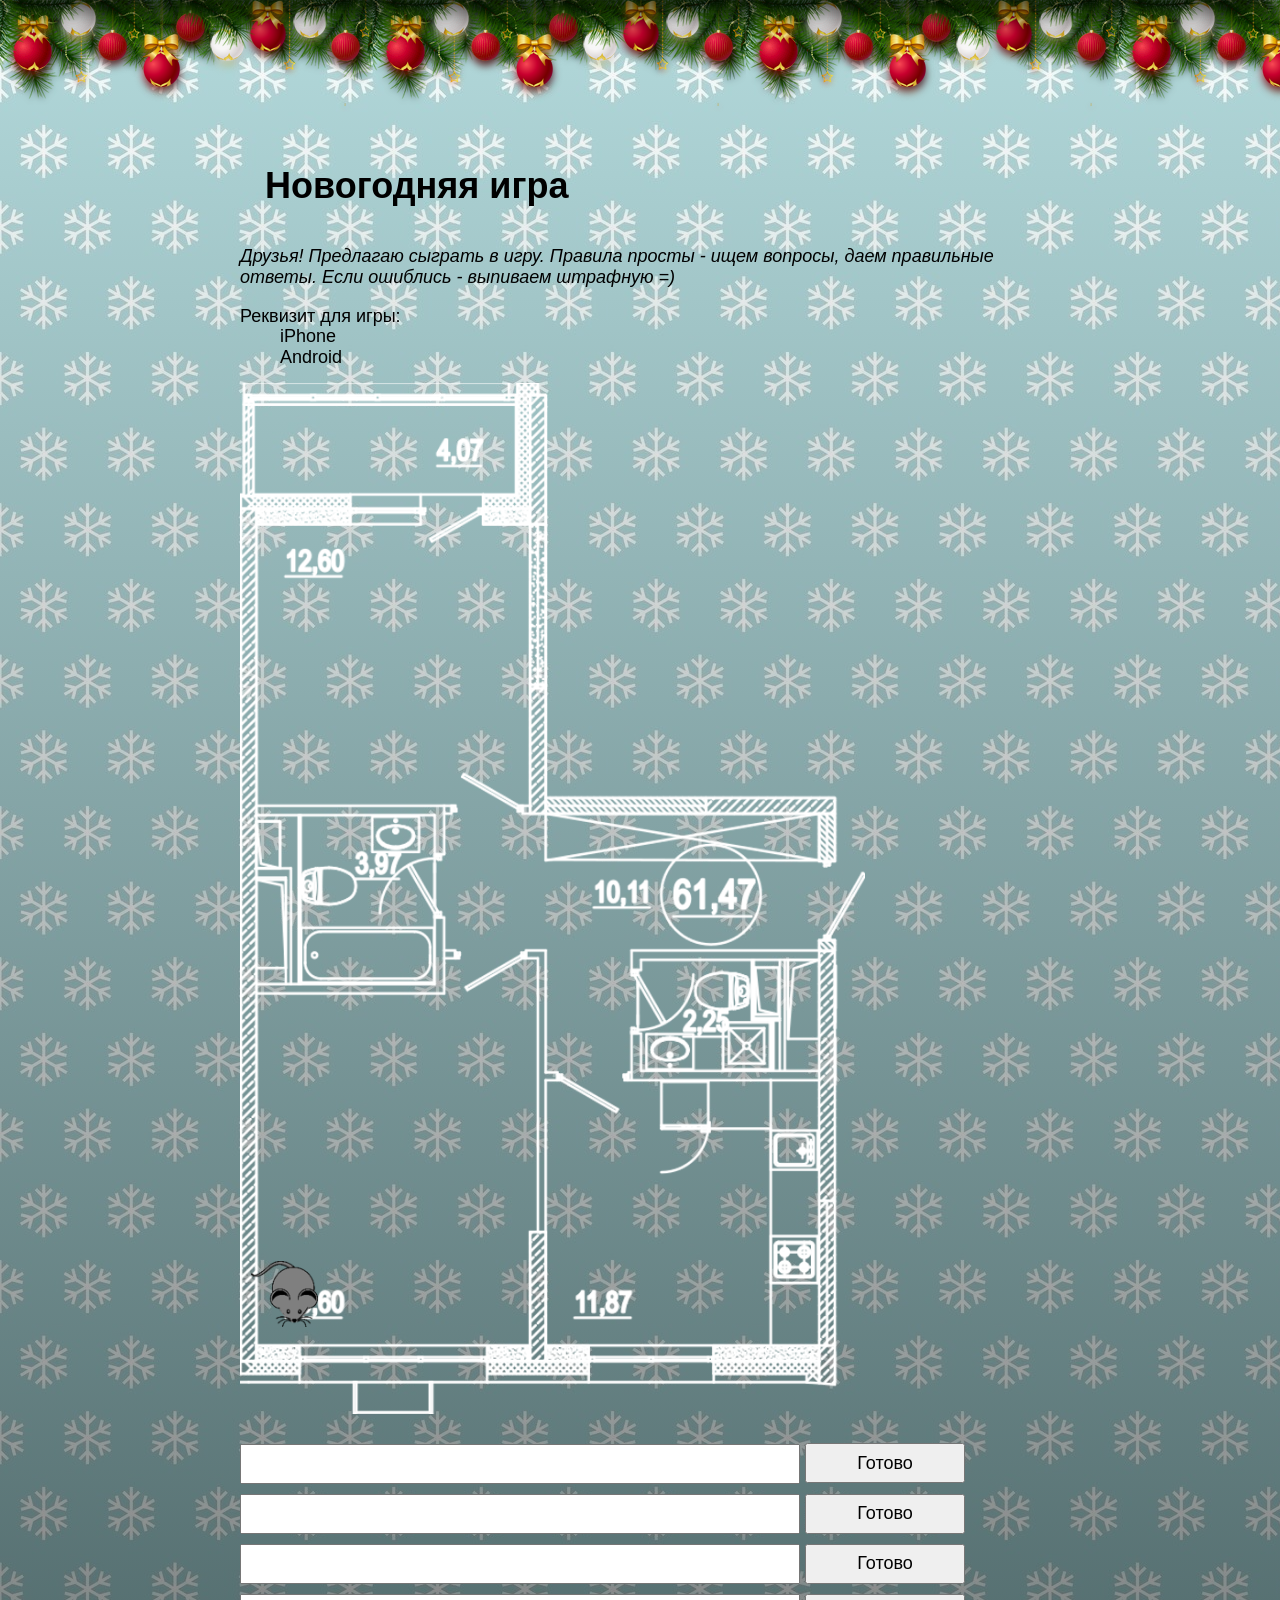
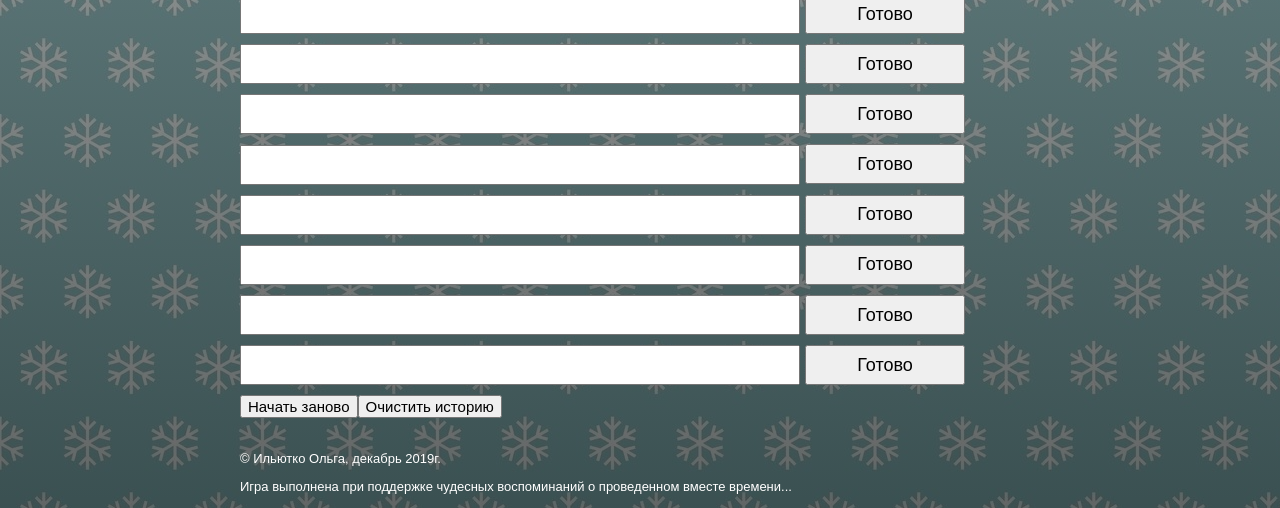
==== commit 0419e7ae: "перезалила" ====
--- a/index.html
+++ b/index.html
@@ -1,278 +1,237 @@
-<!DOCTYPE html>
-<html lang="ru">
-    <head>
-        <meta charset="utf-8">
-        <title>HTML Academy: Глейси</title>
-        <link href="https://fonts.googleapis.com/css?family=Roboto:400,500,700&amp;subset=cyrillic" rel="stylesheet">
-        <link href="css/normalize.min.css" rel="stylesheet">
-        <link href="css/style.min.css" rel="stylesheet">
-    </head>
-    <body>
-        <input class="visually-hidden" type="radio" id="product1" name="toggle" value="icecream01" checked>
-        <input class="visually-hidden" type="radio" id="product2" name="toggle" value="icecream02">
-        <input class="visually-hidden" type="radio" id="product3" name="toggle" value="icecream03">
-        <div class="block">
-            <div class="big-container">
-                <header class="main-header">
-                    <nav class="site-navigation">
-                        <div class="logo-menu-container">
-                            <a class="logo">
-                                <img src="img/logo.png" alt="Логотип" width="154" height="64" class="logo-img">
-                            </a>
-                            <ul class="main-menu">
-                                <li class="main-menu-item pseudo-area catalog-position">
-                                    <a href="#">Каталог</a>
-                                    <ul class="in-main-menu">
-                                        <li class="in-main-menu-item new-position"><a href="#">Новинки</a></li>
-                                        <li class="in-main-menu-item"><a href="catalog-sl.html">Сливочное</a></li>
-                                        <li class="in-main-menu-item"><a href="#">Щербеты</a></li>
-                                        <li class="in-main-menu-item"><a href="#">Фруктовый лед</a></li>
-                                        <li class="in-main-menu-item"><a href="#">Мелорин</a></li>
-                                    </ul>
-                                </li>
-                                <li class="main-menu-item"><a href="#" class="underlined">Доставка и оплата</a></li>
-                                <li class="main-menu-item"><a href="#">О Компании</a></li>
-                            </ul>
-                        </div>
-                        <div class="user-navigation-container">
-                            <div class="search pseudo-area">
-                               <a href="#" class="search-link">
-                                   <span class="visually-hidden">Поиск</span>
-                                   <svg version="1.1" xmlns="http://www.w3.org/2000/svg" xmlns:xlink="http://www.w3.org/1999/xlink" x="0px" y="0px" width="17px"
-                                            height="17px" viewBox="0 0 17 17" enable-background="new 0 0 17 17" xml:space="preserve">
-                                        <g id="Layer_2">
-                                            <path fill="#FFFFFF" d="M16.958,15.527L11.75,10.32C12.533,9.247,13,7.93,13,6.5C13,2.91,10.09,0,6.5,0S0,2.91,0,6.5
-                                                    S2.91,13,6.5,13c1.438,0,2.763-0.473,3.839-1.263l5.205,5.204L16.958,15.527z M6.5,11C4.019,11,2,8.981,2,6.5S4.019,2,6.5,2
-                                                    S11,4.019,11,6.5S8.981,11,6.5,11z"/>
-                                        </g>
-                                    </svg>
-                                </a>
-                                <section class="search-popup popup-style">
-                                    <h2 class="visually-hidden">Поиск</h2>
-                                    <form action="https://echo.htmlacademy.ru" method="post">
-                                        <input type="search" name="search" id="search-form" placeholder="Что ищем?">
-                                    </form>
-                                </section>
-                            </div>
-                            <div class="user-navigation menu-border login pseudo-area">
-                                <a href="#" class="login-link">
-                                    <svg version="1.1" id="Layer_1" xmlns="http://www.w3.org/2000/svg" xmlns:xlink="http://www.w3.org/1999/xlink" x="0px" y="0px"
-                                            width="21px" height="19px" viewBox="0 0 21 19" enable-background="new 0 0 21 19" xml:space="preserve">
-                                        <g>
-                                            <polygon fill="#FFFFFF" points="6,14.875 12.917,9.5 6,4.125 6,7.042 -0.042,7.042 -0.042,11.959 6,11.959 	"/>
-                                            <path fill="#FFFFFF" d="M18,0H5C3.9,0,3,0.9,3,2v2h2V2h13v15H5v-2H3v2c0,1.1,0.9,2,2,2h13c1.1,0,2-0.9,2-2V2C20,0.9,19.1,0,18,0z"/>
-                                        </g>
-                                    </svg>
-                                    Вход
-                                </a>
-                                <section class="login-popup popup-style">
-                                    <h2 class="visually-hidden">Авторизация</h2>
-                                    <form action="https://echo.htmlacademy.ru" method="post">
-                                        <p class="login-input">
-                                            <input type="email" name="email" id="login-form" placeholder="Электронная форма">
-                                        </p>
-                                        <p class="login-input">
-                                            <input type="password" name="password" placeholder="Пароль">
-                                        </p>
-                                        <div class="login-button">
-                                            <button class="button" type="submit">Войти</button>
-                                            <div class="login-a">
-                                                <p>
-                                                    <a class="forget-password" href="#">Забыли пароль?</a>
-                                                </p>
-                                                <p>
-                                                    <a class="new-user" href="#">Новая регистрация</a>
-                                                </p>
-                                            </div>
-                                        </div>
-                                    </form>
-                                </section>
-                            </div>
-                            <div class="basket menu-border">
-                                <a href="#" class="basket-link">
-                                    <svg version="1.1" id="Layer_3" xmlns="http://www.w3.org/2000/svg" xmlns:xlink="http://www.w3.org/1999/xlink" x="0px" y="0px" width="21px" height="20px" viewBox="0 0 21 20" enable-background="new 0 0 21 20" xml:space="preserve">
-                                        <g>
-                                            <path fill="#FFFFFF" d="M5.657,2.031L5.422,0H0v2h3.64l1.5,13h13.988l1.699-12.969H5.657z M17.372,13H6.922L5.888,4.031h12.66
-                                                    L17.372,13z"/>
-                                            <circle fill="#FFFFFF" cx="6.984" cy="18" r="2"/>
-                                            <circle fill="#FFFFFF" cx="15.984" cy="18" r="2"/>
-                                            <polygon fill="none" points="5.888,4.031 6.922,13 17.372,13 18.548,4.031 "/>
-                                        </g>
-                                    </svg>
-                                    Пусто
-                                </a>
-                            </div>
-                        </div>
-                    </nav>
-                    <div class="contact-info">
-                        <p class="contact-mode">С 10 до 20, ежедневно</p>
-                        <p class="contact-number">8 812 450-25-25</p>
-                    </div>
-                </header>
-                <section class="slider">
-                    <ul>
-                        <li class="slider-item" id="slide1">
-                            <h3>Крем-брюле и пломбир с малиновым джемом</h3>
-                            <a class="button slide-button" href="#">Давайте оба!</a>
-                        </li>
-                        <li class="slider-item" id="slide2">
-                            <h3>Шоколадный пломбир и лимонный сорбет</h3>
-                            <a class="button slide-button" href="#">Давайте оба!</a>
-                        </li>
-                        <li class="slider-item" id="slide3">
-                            <h3>Пломбир с помадкой и клубничный щербет</h3>
-                            <a class="button slide-button" href="#">Давайте оба!</a>
-                        </li>
-                    </ul>
-                    <div class="slider-control">
-                        <label for="product1">Первый продукт</label>
-                        <label for="product2">Второй продукт</label>
-                        <label for="product3">Третий продукт</label>
-                    </div>
-                </section>
-            </div>
-            <main>
-                <div class="big-container">
-                    <h1 class="visually-hidden">Магазин мороженого "Глейси"</h1>
-                    <section class="sale">
-                        <div class="raspberries sale-style">
-                            <h2>Малинка даром!</h2>
-                            <p>При покупке 2 кг любого фруктового мороженого, добавим в ваш заказ банку малинового варенья бесплатно.</p>
-                            <a class="button" href="#">Хочу варенье!</a>
-                        </div>
-                        <div class="chocolate sale-style">
-                            <h2>Шоколадки даром!</h2>
-                            <p>При покупке 2 кг пломбира, добавим в ваш заказ ураковку вкуснейшей шоколадной присыпки совершенно бесплатно.</p>
-                            <a class="button" href="#">Хочу шоколадки!</a>
-                        </div>
-                    </section>
-                    <section class="icecream-container">
-                        <ul class="catalog-list">
-                            <li class="catalog-item">
-                                <a href="#" class="catalog-item-name">Сливочное с апельсиновым джемом и цитрусовой стружкой</a>
-                                <div class="popular"></div>
-                                <div class="foto-price">
-                                    <p class="price">310<img src="img/rub.png" alt="знак рубля" width="29" height="32" class="rub"><span class="kg">/кг</span></p>
-                                    <img src="img/icecream-01.jpg" alt="Сливочное с апельсиновым джемом и цитрусовой стружкой" width="264" height="264" class="foto-icecream">
-                                </div>
-                                <a class="button img-button" href="#">Быстрый просмотр</a>
-                            </li>
-                            <li class="catalog-item">
-                                <a href="#" class="catalog-item-name">Сливочно-кофейное с кусочками шоколада</a>
-                                <div class="popular"></div>
-                                <div class="foto-price">
-                                    <p class="price">380<img src="img/rub.png" alt="знак рубля" width="29" height="32" class="rub"><span class="kg">/кг</span></p>
-                                    <img src="img/icecream-02.jpg" alt="Сливочно-кофейное с кусочками шоколада" width="264" height="264" class="foto-icecream">
-                                </div>
-                                <a class="button img-button" href="#">Быстрый просмотр</a>
-                            </li>
-                            <li class="catalog-item">
-                                <a href="#" class="catalog-item-name">Сливочно-клубничное с присыпкой из белого шоколада</a>
-                                <div class="popular"></div>
-                                <div class="foto-price">
-                                    <p class="price">355<img src="img/rub.png" alt="знак рубля" width="29" height="32" class="rub"><span class="kg">/кг</span></p>
-                                    <img src="img/icecream-03.jpg" alt="Сливочно-клубничное с присыпкой из белого шоколада" width="264" height="264" class="foto-icecream">
-                                </div>
-                                <a class="button img-button" href="#">Быстрый просмотр</a>
-                            </li>
-                            <li class="catalog-item">
-                                <a href="#" class="catalog-item-name">Сливочное крем-брюле с карамельной подливкой</a>
-                                <div class="popular"></div>
-                                <div class="foto-price">
-                                    <p class="price">415<img src="img/rub.png" alt="знак рубля" width="29" height="32" class="rub"><span class="kg">/кг</span></p>
-                                    <img src="img/icecream-04.jpg" alt="Сливочное крем-брюле с карамельной подливкой" width="264" height="264" class="foto-icecream">
-                                </div>
-                                <a class="button img-button" href="#">Быстрый просмотр</a>
-                             </li>
-                        </ul>
-                    </section>
-                    <section class="description-shop">
-                        <h2>Магазин Глейси &mdash; это онлайн- и офлайн-магазин по продаже мороженого собственного производства на развес</h2>
-                        <ul class="desc-list">
-                            <li class="desc-item-icecream">Все наше мороженое изготавливается на собственном производстве с использованием современного оборудования и проверенных временем технологий.</li>
-                            <li class="desc-item-cow">Закупка ингредиентов производится только у проверенных фермерских хозяйств и компаний, с которыми нас связывает долговременное сотрудничество.</li>
-                            <li class="desc-item-leaf">Для приготовления мороженого используются настоящие сливки и молоко высочайшего качество. Все дополнительные ингредиенты и добавки произведены из натурального, экологически чистого сырья.</li>
-                            <li class="desc-item-temperature">Доставка нашего мороженого до заказчиков осуществляется в специальном термопаке, который не дает мороженому растаять в пути и позволяет сохранить превосходный вкус.</li>
-                        </ul>
-                    </section>
-                    <div class="blog-subscription-container">
-                        <article class="blog">
-                            <span class="blog-new">Новое в нашем блоге</span>
-                            <h2 class="article-name"><a href="#">10 способов сервировки фруктовых щербетов к столу</a></h2>
-                        </article>
-                        <section class="subscription">
-                            <div class="subscription-wrapper">
-                                <h2 class="visually-hidden">Подписка</h2>
-                                <p class="desc-subscription">Подпишитесь на нашу сладкую рассылку и будете всегда в курсе всего самого вкусного, что у нас происходит. Обещаем не спамить и не слать всякой ненужной ерунды. Честно =)</p>
-                                <form action="https://echo.htmlacademy.ru" method="post" class="form-subscription">
-                                    <input type="text" class="subscription-mail" placeholder="Электронная почта">
-                                    <button type="submit" class="button-send button">Отправить</button>
-                                </form>
-                            </div>
-                        </section>
-                    </div>
-                </div>
-                <div class="map">
-                    <iframe src="https://www.google.com/maps/embed?pb=!1m18!1m12!1m3!1d1998.6162713974904!2d30.32219280555746!3d59.93850934060704!2m3!1f0!2f0!3f0!3m2!1i1024!2i768!4f13.1!3m3!1m2!1s0x4696310fca5ba729%3A0xea9c53d4493c879f!2z0JHQvtC70YzRiNCw0Y8g0JrQvtC90Y7RiNC10L3QvdCw0Y8g0YPQuy4sIDE5LCDQodCw0L3QutGCLdCf0LXRgtC10YDQsdGD0YDQsywgMTkxMTg2!5e0!3m2!1sru!2sru!4v1532010852762"
-                        allowfullscreen></iframe>
-                    <div class="map-container">
-                        <div class="address">
-                            <h2 class="visually-hidden">Адрес</h2>
-                            <div class="place">
-                                <p class="place-style">Адрес главного офиса и офлайн-магазина: </p>
-                                <p><span>ул. Большая Конюшенная 19/8, Санкт-Петербург</span></p>
-                            </div>
-                            <div class="number">
-                                <p>Для заказов по телефону: </p>
-                                <p class="number-map"><span>8 812 450-25-25</span></p>
-                                <p>(с 10 до 20 ежедневно)</p>
-                            </div>
-                            <a class="address-button button" href="feedback.html">Форма обратной связи</a>
-                        </div>
-                    </div>
-                </div>
-            </main>
-            <footer class="main-footer big-container">
-				<ul class="social">
-                    <li><a class="social-button twitter" href="#"><span class="visually-hidden">Twitter</span></a></li>
-                    <li><a class="social-button inst" href="#"><span class="visually-hidden">Instagram</span></a></li>
-                    <li><a class="social-button fb" href="#"><span class="visually-hidden">Facebook</span></a></li>
-                    <li><a class="social-button vk" href="#"><span class="visually-hidden">Vk</span></a></li>
-                </ul>
-                <div class="menu-footer">
-                    <ul class="menu-footer1">
-                        <li><a class="suppliers" href="#">Для поставщиков</a></li>
-                        <li><a class="production" href="#">О производстве</a></li>
-                    </ul>
-                    <ul class="menu-footer2">
-                        <li><a class="documents" href="#">Наши документы</a></li>
-                        <li><a class="standards" href="#">Экологические стандарты</a></li>
-                    </ul>
-                </div>
-                <div class="copyright">
-                    <a href="https://htmlacademy.ru/intensive/htmlcss"><img src="img/logo-htmlacademy-small.png" alt="HTML Academy" width="110" height="39"></a>
-                    <p>Сделано в <a class="academy-button" href="https://htmlacademy.ru/intensive/htmlcss">HTML Academy</a> &copy; <time datetime="2017-06-01">2017</time> </p>
-                </div>
-			</footer>
-            <section class="popup-style feedback-popup">
-                <h2 class="feedback">Мы обязательно вам ответим!</h2>
-                <form action="https://echo.htmlacademy.ru" method="post">
-                    <p>
-                        <input type="text" name="fb-name" placeholder="Как вас зовут?">
-                    </p>
-                    <p>
-                        <input type="email" name="fb-email" placeholder="Ваша почта для ответа?">
-                    </p>
-                    <p>
-                        <textarea name="fb-text" placeholder="Напишите что-нибудь..."></textarea>
-                    </p>
-                    <button class="button send-info" type="submit">Отправить</button>
-                </form>
-                <button class="modal-close" type="button">Закрыть</button>
-            </section>
-            <div class="modal-overlay"></div>
-        </div>
-        <script src="js/feedback-modal.min.js"></script>
-    </body>
-</html>
-
+<!DOCTYPE html>
+<html lang="ru">
+  <head>
+    <meta charset="utf-8">
+    <title>Викторина</title>
+    <link href="css/style.css" rel="stylesheet">	
+    <link href="css/normalize.css" rel="stylesheet">
+
+    <script src="js/jquery-1.7.2.js"></script>
+    <!--мотня -->
+      <link rel="stylesheet" type="text/css" href="newyear/style1.css">   
+<script type="text/javascript" src="newyear/swfobject.min.js"></script>
+<script type="text/javascript" src="newyear/newyear.js"></script>
+ 
+    
+  </head>
+  <body>
+  	<div class="wrapper">
+    <!--мотня -->
+      <div class="b-page_newyear">
+  <div class="b-page__content">  
+  <i class="b-head-decor">
+  <i class="b-head-decor__inner b-head-decor__inner_n1">
+  <div class="b-ball b-ball_n1 b-ball_bounce"><div class="b-ball__right"></div><div class="b-ball__i"></div></div>
+  <div class="b-ball b-ball_n2 b-ball_bounce"><div class="b-ball__right"></div><div class="b-ball__i"></div></div>
+  <div class="b-ball b-ball_n3 b-ball_bounce"><div class="b-ball__right"></div><div class="b-ball__i"></div></div>
+  <div class="b-ball b-ball_n4 b-ball_bounce"><div class="b-ball__right"></div><div class="b-ball__i"></div></div>
+  <div class="b-ball b-ball_n5 b-ball_bounce"><div class="b-ball__right"></div><div class="b-ball__i"></div></div>
+  <div class="b-ball b-ball_n6 b-ball_bounce"><div class="b-ball__right"></div><div class="b-ball__i"></div></div>
+  <div class="b-ball b-ball_n7 b-ball_bounce"><div class="b-ball__right"></div><div class="b-ball__i"></div></div>
+   
+  <div class="b-ball b-ball_n8 b-ball_bounce"><div class="b-ball__right"></div><div class="b-ball__i"></div></div>
+  <div class="b-ball b-ball_n9 b-ball_bounce"><div class="b-ball__right"></div><div class="b-ball__i"></div></div>
+  <div class="b-ball b-ball_i1"><div class="b-ball__right"></div><div class="b-ball__i"></div></div>
+  <div class="b-ball b-ball_i2"><div class="b-ball__right"></div><div class="b-ball__i"></div></div>
+  <div class="b-ball b-ball_i3"><div class="b-ball__right"></div><div class="b-ball__i"></div></div>
+  <div class="b-ball b-ball_i4"><div class="b-ball__right"></div><div class="b-ball__i"></div></div>
+  <div class="b-ball b-ball_i5"><div class="b-ball__right"></div><div class="b-ball__i"></div></div>
+  <div class="b-ball b-ball_i6"><div class="b-ball__right"></div><div class="b-ball__i"></div></div>
+  </i>
+   
+  <i class="b-head-decor__inner b-head-decor__inner_n2">
+  <div class="b-ball b-ball_n1 b-ball_bounce"><div class="b-ball__right"></div><div class="b-ball__i"></div></div>
+  <div class="b-ball b-ball_n2 b-ball_bounce"><div class="b-ball__right"></div><div class="b-ball__i"></div></div>
+  <div class="b-ball b-ball_n3 b-ball_bounce"><div class="b-ball__right"></div><div class="b-ball__i"></div></div>
+  <div class="b-ball b-ball_n4 b-ball_bounce"><div class="b-ball__right"></div><div class="b-ball__i"></div></div>
+  <div class="b-ball b-ball_n5 b-ball_bounce"><div class="b-ball__right"></div><div class="b-ball__i"></div></div>
+  <div class="b-ball b-ball_n6 b-ball_bounce"><div class="b-ball__right"></div><div class="b-ball__i"></div></div>
+  <div class="b-ball b-ball_n7 b-ball_bounce"><div class="b-ball__right"></div><div class="b-ball__i"></div></div>
+  <div class="b-ball b-ball_n8 b-ball_bounce"><div class="b-ball__right"></div><div class="b-ball__i"></div></div>
+   
+  <div class="b-ball b-ball_n9 b-ball_bounce"><div class="b-ball__right"></div><div class="b-ball__i"></div></div>
+  <div class="b-ball b-ball_i1"><div class="b-ball__right"></div><div class="b-ball__i"></div></div>
+  <div class="b-ball b-ball_i2"><div class="b-ball__right"></div><div class="b-ball__i"></div></div>
+  <div class="b-ball b-ball_i3"><div class="b-ball__right"></div><div class="b-ball__i"></div></div>
+  <div class="b-ball b-ball_i4"><div class="b-ball__right"></div><div class="b-ball__i"></div></div>
+  <div class="b-ball b-ball_i5"><div class="b-ball__right"></div><div class="b-ball__i"></div></div>
+  <div class="b-ball b-ball_i6"><div class="b-ball__right"></div><div class="b-ball__i"></div></div>
+  </i>
+  <i class="b-head-decor__inner b-head-decor__inner_n3">
+   
+  <div class="b-ball b-ball_n1 b-ball_bounce"><div class="b-ball__right"></div><div class="b-ball__i"></div></div>
+  <div class="b-ball b-ball_n2 b-ball_bounce"><div class="b-ball__right"></div><div class="b-ball__i"></div></div>
+  <div class="b-ball b-ball_n3 b-ball_bounce"><div class="b-ball__right"></div><div class="b-ball__i"></div></div>
+  <div class="b-ball b-ball_n4 b-ball_bounce"><div class="b-ball__right"></div><div class="b-ball__i"></div></div>
+  <div class="b-ball b-ball_n5 b-ball_bounce"><div class="b-ball__right"></div><div class="b-ball__i"></div></div>
+  <div class="b-ball b-ball_n6 b-ball_bounce"><div class="b-ball__right"></div><div class="b-ball__i"></div></div>
+  <div class="b-ball b-ball_n7 b-ball_bounce"><div class="b-ball__right"></div><div class="b-ball__i"></div></div>
+  <div class="b-ball b-ball_n8 b-ball_bounce"><div class="b-ball__right"></div><div class="b-ball__i"></div></div>
+  <div class="b-ball b-ball_n9 b-ball_bounce"><div class="b-ball__right"></div><div class="b-ball__i"></div></div>
+   
+  <div class="b-ball b-ball_i1"><div class="b-ball__right"></div><div class="b-ball__i"></div></div>
+  <div class="b-ball b-ball_i2"><div class="b-ball__right"></div><div class="b-ball__i"></div></div>
+  <div class="b-ball b-ball_i3"><div class="b-ball__right"></div><div class="b-ball__i"></div></div>
+  <div class="b-ball b-ball_i4"><div class="b-ball__right"></div><div class="b-ball__i"></div></div>
+  <div class="b-ball b-ball_i5"><div class="b-ball__right"></div><div class="b-ball__i"></div></div>
+  <div class="b-ball b-ball_i6"><div class="b-ball__right"></div><div class="b-ball__i"></div></div>
+  </i>
+  <i class="b-head-decor__inner b-head-decor__inner_n4">
+  <div class="b-ball b-ball_n1 b-ball_bounce"><div class="b-ball__right"></div><div class="b-ball__i"></div></div>
+   
+  <div class="b-ball b-ball_n2 b-ball_bounce"><div class="b-ball__right"></div><div class="b-ball__i"></div></div>
+  <div class="b-ball b-ball_n3 b-ball_bounce"><div class="b-ball__right"></div><div class="b-ball__i"></div></div>
+  <div class="b-ball b-ball_n4 b-ball_bounce"><div class="b-ball__right"></div><div class="b-ball__i"></div></div>
+  <div class="b-ball b-ball_n5 b-ball_bounce"><div class="b-ball__right"></div><div class="b-ball__i"></div></div>
+  <div class="b-ball b-ball_n6 b-ball_bounce"><div class="b-ball__right"></div><div class="b-ball__i"></div></div>
+  <div class="b-ball b-ball_n7 b-ball_bounce"><div class="b-ball__right"></div><div class="b-ball__i"></div></div>
+  <div class="b-ball b-ball_n8 b-ball_bounce"><div class="b-ball__right"></div><div class="b-ball__i"></div></div>
+  <div class="b-ball b-ball_n9 b-ball_bounce"><div class="b-ball__right"></div><div class="b-ball__i"></div></div>
+  <div class="b-ball b-ball_i1"><div class="b-ball__right"></div><div class="b-ball__i"></div></div>
+   
+  <div class="b-ball b-ball_i2"><div class="b-ball__right"></div><div class="b-ball__i"></div></div>
+  <div class="b-ball b-ball_i3"><div class="b-ball__right"></div><div class="b-ball__i"></div></div>
+  <div class="b-ball b-ball_i4"><div class="b-ball__right"></div><div class="b-ball__i"></div></div>
+  <div class="b-ball b-ball_i5"><div class="b-ball__right"></div><div class="b-ball__i"></div></div>
+  <div class="b-ball b-ball_i6"><div class="b-ball__right"></div><div class="b-ball__i"></div></div>
+  </i>
+  <i class="b-head-decor__inner b-head-decor__inner_n5">
+  <div class="b-ball b-ball_n1 b-ball_bounce"><div class="b-ball__right"></div><div class="b-ball__i"></div></div>
+  <div class="b-ball b-ball_n2 b-ball_bounce"><div class="b-ball__right"></div><div class="b-ball__i"></div></div>
+   
+  <div class="b-ball b-ball_n3 b-ball_bounce"><div class="b-ball__right"></div><div class="b-ball__i"></div></div>
+  <div class="b-ball b-ball_n4 b-ball_bounce"><div class="b-ball__right"></div><div class="b-ball__i"></div></div>
+  <div class="b-ball b-ball_n5 b-ball_bounce"><div class="b-ball__right"></div><div class="b-ball__i"></div></div>
+  <div class="b-ball b-ball_n6 b-ball_bounce"><div class="b-ball__right"></div><div class="b-ball__i"></div></div>
+  <div class="b-ball b-ball_n7 b-ball_bounce"><div class="b-ball__right"></div><div class="b-ball__i"></div></div>
+  <div class="b-ball b-ball_n8 b-ball_bounce"><div class="b-ball__right"></div><div class="b-ball__i"></div></div>
+  <div class="b-ball b-ball_n9 b-ball_bounce"><div class="b-ball__right"></div><div class="b-ball__i"></div></div>
+  <div class="b-ball b-ball_i1"><div class="b-ball__right"></div><div class="b-ball__i"></div></div>
+  <div class="b-ball b-ball_i2"><div class="b-ball__right"></div><div class="b-ball__i"></div></div>
+   
+  <div class="b-ball b-ball_i3"><div class="b-ball__right"></div><div class="b-ball__i"></div></div>
+  <div class="b-ball b-ball_i4"><div class="b-ball__right"></div><div class="b-ball__i"></div></div>
+  <div class="b-ball b-ball_i5"><div class="b-ball__right"></div><div class="b-ball__i"></div></div>
+  <div class="b-ball b-ball_i6"><div class="b-ball__right"></div><div class="b-ball__i"></div></div>
+  </i>
+  <i class="b-head-decor__inner b-head-decor__inner_n6">
+  <div class="b-ball b-ball_n1 b-ball_bounce"><div class="b-ball__right"></div><div class="b-ball__i"></div></div>
+  <div class="b-ball b-ball_n2 b-ball_bounce"><div class="b-ball__right"></div><div class="b-ball__i"></div></div>
+  <div class="b-ball b-ball_n3 b-ball_bounce"><div class="b-ball__right"></div><div class="b-ball__i"></div></div>
+   
+  <div class="b-ball b-ball_n4 b-ball_bounce"><div class="b-ball__right"></div><div class="b-ball__i"></div></div>
+  <div class="b-ball b-ball_n5 b-ball_bounce"><div class="b-ball__right"></div><div class="b-ball__i"></div></div>
+  <div class="b-ball b-ball_n6 b-ball_bounce"><div class="b-ball__right"></div><div class="b-ball__i"></div></div>
+  <div class="b-ball b-ball_n7 b-ball_bounce"><div class="b-ball__right"></div><div class="b-ball__i"></div></div>
+  <div class="b-ball b-ball_n8 b-ball_bounce"><div class="b-ball__right"></div><div class="b-ball__i"></div></div>
+  <div class="b-ball b-ball_n9 b-ball_bounce"><div class="b-ball__right"></div><div class="b-ball__i"></div></div>
+  <div class="b-ball b-ball_i1"><div class="b-ball__right"></div><div class="b-ball__i"></div></div>
+  <div class="b-ball b-ball_i2"><div class="b-ball__right"></div><div class="b-ball__i"></div></div>
+  <div class="b-ball b-ball_i3"><div class="b-ball__right"></div><div class="b-ball__i"></div></div>
+   
+  <div class="b-ball b-ball_i4"><div class="b-ball__right"></div><div class="b-ball__i"></div></div>
+  <div class="b-ball b-ball_i5"><div class="b-ball__right"></div><div class="b-ball__i"></div></div>
+  <div class="b-ball b-ball_i6"><div class="b-ball__right"></div><div class="b-ball__i"></div></div>
+  </i>
+  <i class="b-head-decor__inner b-head-decor__inner_n7">
+  <div class="b-ball b-ball_n1 b-ball_bounce"><div class="b-ball__right"></div><div class="b-ball__i"></div></div>
+  <div class="b-ball b-ball_n2 b-ball_bounce"><div class="b-ball__right"></div><div class="b-ball__i"></div></div>
+  <div class="b-ball b-ball_n3 b-ball_bounce"><div class="b-ball__right"></div><div class="b-ball__i"></div></div>
+  <div class="b-ball b-ball_n4 b-ball_bounce"><div class="b-ball__right"></div><div class="b-ball__i"></div></div>
+   
+  <div class="b-ball b-ball_n5 b-ball_bounce"><div class="b-ball__right"></div><div class="b-ball__i"></div></div>
+  <div class="b-ball b-ball_n6 b-ball_bounce"><div class="b-ball__right"></div><div class="b-ball__i"></div></div>
+  <div class="b-ball b-ball_n7 b-ball_bounce"><div class="b-ball__right"></div><div class="b-ball__i"></div></div>
+  <div class="b-ball b-ball_n8 b-ball_bounce"><div class="b-ball__right"></div><div class="b-ball__i"></div></div>
+  <div class="b-ball b-ball_n9 b-ball_bounce"><div class="b-ball__right"></div><div class="b-ball__i"></div></div>
+  <div class="b-ball b-ball_i1"><div class="b-ball__right"></div><div class="b-ball__i"></div></div>
+  <div class="b-ball b-ball_i2"><div class="b-ball__right"></div><div class="b-ball__i"></div></div>
+  <div class="b-ball b-ball_i3"><div class="b-ball__right"></div><div class="b-ball__i"></div></div>
+  <div class="b-ball b-ball_i4"><div class="b-ball__right"></div><div class="b-ball__i"></div></div>
+   
+  <div class="b-ball b-ball_i5"><div class="b-ball__right"></div><div class="b-ball__i"></div></div>
+  <div class="b-ball b-ball_i6"><div class="b-ball__right"></div><div class="b-ball__i"></div></div>
+  </i>
+  </i>
+   
+</div>
+</div>
+      
+      <header>
+      </header>
+      
+      <main>
+        <div class="wrapper-main">
+        <h1 class="head">Новогодняя игра</h1>
+        <p><i>Друзья! Предлагаю сыграть в игру. Правила просты - ищем вопросы, даем правильные ответы. Если ошиблись - выпиваем штрафную =)</i></p>
+        <span>Реквизит для игры:</span>
+        <ul>
+          <li><a href = "https://apps.apple.com/ru/app/%D0%BD%D0%B5%D0%BE%D0%B3%D1%80%D0%B0%D0%BD%D0%B8%D1%87%D0%B5-qr-scanner-qr-code/id903799541">iPhone</a></li>
+          <li><a href = "https://play.google.com/store/apps/details?id=com.kaspersky.qrscanner">Android</a></li>
+      </ul>
+          <section class="tabs">
+            <div class="map">
+              <img src="img/start.png" id="map-img" class = "img-map">
+            </div>
+            <div class = "questons-block">
+              <div class = "question">
+                <input type="text" id="question-input-1" required class="input-answer">
+                <button id="question-button-1" class = "button-check">Готово</button>
+              </div>
+              <div class = "question">
+                <input type="text" id="question-input-2" required class="input-answer">
+                <button id="question-button-2" class = "button-check">Готово</button>
+              </div>
+              <div class = "question">
+                <input type="text" id="question-input-3" required class="input-answer">
+                <button id="question-button-3" class = "button-check">Готово</button>
+              </div>
+              <div class = "question">
+                <input type="text" id="question-input-4" required class="input-answer">
+                <button id="question-button-4" class = "button-check">Готово</button>
+              </div>
+              <div class = "question">
+                <input type="text" id="question-input-5" required class="input-answer">
+                <button id="question-button-5" class = "button-check">Готово</button>
+              </div>
+              <div class = "question">
+                <input type="text" id="question-input-6" required class="input-answer">
+                <button id="question-button-6" class = "button-check">Готово</button>
+              </div>
+              <div class = "question">
+                <input type="text" id="question-input-7" required class="input-answer">
+                <button id="question-button-7" class = "button-check">Готово</button>
+              </div>
+              <div class = "question">
+                <input type="text" id="question-input-8" required class="input-answer">
+                <button id="question-button-8" class = "button-check">Готово</button>
+              </div>
+              <div class = "question">
+                <input type="text" id="question-input-9" required class="input-answer">
+                <button id="question-button-9" class = "button-check">Готово</button>
+              </div>
+              <div class = "question">
+                <input type="text" id="question-input-10" required class="input-answer">
+                <button id="question-button-10" class = "button-check">Готово</button>
+              </div>
+              <div class = "question">
+                <input type="text" id="question-input-11" required class="input-answer">
+                <button id="question-button-11" class = "button-check">Готово</button>
+              </div>
+            </div>
+          </section>  
+          <button id="clear" class = "button-clear">Начать заново</button><button id="clearAll" class = "button-clear">Очистить историю</button><br>
+         </div>
+         <br>
+      </main>
+    <footer>
+      <div class = "menu-footer wrapper-main">
+        <p>© Ильютко Ольга, декабрь 2019г.</p>
+        <p>Игра выполнена при поддержке чудесных воспоминаний о проведенном вместе времени...</p>
+      </div>
+    </footer>
+      
+    </div>
+    <script src="js/main.js"></script>
+  </body>
+</html>
--- a/css/style.css
+++ b/css/style.css
@@ -0,0 +1,184 @@
+*,::before,::after {
+    -webkit-box-sizing: inherit;
+    box-sizing: inherit
+}
+
+html {
+    -webkit-box-sizing: border-box;
+    box-sizing: border-box;
+   overflow-y: scroll;
+
+}
+
+.wrapper {
+    display: block;
+    /*min-width: 500px*/
+}
+
+.wrapper-main {
+    margin: 0 auto;
+    width: 800px;
+
+}
+
+body {
+    font-family: "Gotham",Arial,sans-serif;
+    font-size: 18px;
+    margin: 0;
+    background: linear-gradient( rgba(255, 255, 255, 0.3), rgba(0, 0, 0, 0.6)), url('../img/snow.jpg');
+    background-repeat: repeat;
+}
+
+ul {
+    list-style: none;
+  margin-bottom: 0;
+  margin-top: 0;
+}
+
+.h1,h2,li {
+    margin: 0
+}
+
+a {
+    text-decoration: none;
+    color: #000
+}
+
+.visually-hidden:not(:focus):not(:active),input[type=checkbox].visually-hidden,input[type=radio].visually-hidden {
+    position: absolute;
+    width: 1px;
+    height: 1px;
+    margin: -1px;
+    border: 0;
+    padding: 0;
+    white-space: nowrap;
+    -webkit-clip-path: inset(100%);
+    clip-path: inset(100%);
+    clip: rect(0,0,0,0);
+    overflow: hidden
+}
+
+header {
+    height: 70px;
+    position: relative
+}
+
+.head {
+    margin: 40px 0 40px 25px
+}
+
+.question {
+    display: block;
+    margin: 10px 0;
+}
+
+.input-answer {
+    height: 40px;
+    width: 70%;
+}
+
+.button-check {
+    height: 40px;
+    width: 20%;
+}
+
+.img-map {
+    margin: 15px 0;
+    width: 625px;
+}
+
+.menu-footer {
+    font-size: 13px;
+    color: white;
+    font-weight: 300;
+}
+
+.button-clear {
+    font-size: 15px;
+}
+
+@media (max-width: 1000px) {
+    .wrapper {
+        display: block;
+        /*min-width: 500px*/
+    }
+
+    .wrapper-main {
+        margin: 0 auto;
+        width: 820px;
+        font-size: 40px;
+    }
+
+    .tabs p {
+        margin: 20px 36px;
+    }
+
+    .tabs p {
+        margin: 20px 36px;
+    }
+
+    body {
+        font-family: "Gotham",Arial,sans-serif;
+        font-size: 18px;
+        margin: 0;
+        background-color: white;
+    }
+
+    ul {
+        list-style: none;
+        margin-bottom: 0;
+        margin-top: 0;
+    }
+
+    .h1,h2,li {
+        margin: 0
+    }
+
+    a {
+        text-decoration: none;
+        color: #000
+    }
+
+    header {
+        height: 70px;
+        position: relative
+    }
+
+    .head {
+        margin: 0 0 20px 0;
+    }
+
+    .question {
+        display: flex;
+        margin: 30px 0;
+    }
+
+    .input-answer {
+        height: 70px;
+        width: 60%;
+        margin-right: 35px;
+        border-radius: 20px;
+    }
+
+    .button-check {
+        margin: 0;
+        padding: 0;
+        height: 70px;
+        width: 30%;
+    }
+
+    .img-map {
+        width: 100%;
+        margin: 15px 0;
+    }
+
+    .menu-footer {
+        font-size: 13px;
+        color: white;
+        font-weight: 300;
+    }
+
+    .button-clear {
+        font-size: 15px;
+    }
+}
--- a/newyear/style1.css
+++ b/newyear/style1.css
@@ -0,0 +1,83 @@
+body1 {position:absolute; margin:0; padding:0 0 0 0;}
+.b-page__content{min-height:0px; z-index:8000;}
+
+.b-head-decor{display:none}
+.b-page_newyear .b-head-decor{
+   position:absolute;
+   z-index:8000;
+   top:0;
+   left:0;
+   display:block;
+   height:115px;
+   width:100%;
+   overflow:hidden;
+   background:url(balls/b-head-decor_newyear.png) repeat-x 0 0;
+}
+.b-page_newyear .b-head-decor__inner{position:absolute;top:0;left:0;height:115px;display:block;width:373px;}
+.b-page_newyear .b-head-decor::before{content:'';display:block;position:absolute;top:-115px;left:0;z-index:3;height:115px;display:block;width:100%;box-shadow:0 15px 30px rgba(0,0,0,0.75)}
+.b-page_newyear .b-head-decor__inner_n2{left:373px}
+.b-page_newyear .b-head-decor__inner_n3{left:746px}
+.b-page_newyear .b-head-decor__inner_n4{left:1119px}
+.b-page_newyear .b-head-decor__inner_n5{left:1492px}
+.b-page_newyear .b-head-decor__inner_n6{left:1865px}
+.b-page_newyear .b-head-decor__inner_n7{left:2238px}
+
+.b-ball{position:absolute;}
+.b-ball_n1{top:0;left:3px;width:59px;height:83px}
+.b-ball_n2{top:-19px;left:51px;width:55px;height:70px}
+.b-ball_n3{top:9px;left:88px;width:49px;height:67px}
+.b-ball_n4{top:0;left:133px;width:57px;height:102px}
+.b-ball_n5{top:0;left:166px;width:49px;height:57px}
+.b-ball_n6{top:6px;left:200px;width:54px;height:70px}
+.b-ball_n7{top:0;left:240px;width:56px;height:67px}
+.b-ball_n8{top:0;left:283px;width:54px;height:53px}
+.b-ball_n9{top:10px;left:321px;width:49px;height:66px}
+.b-ball_n1 .b-ball__i{background:url(balls/b-ball_n1.png) no-repeat}
+.b-ball_n2 .b-ball__i{background:url(balls/b-ball_n2.png) no-repeat}
+.b-ball_n3 .b-ball__i{background:url(balls/b-ball_n3.png) no-repeat}
+.b-ball_n4 .b-ball__i{background:url(balls/b-ball_n4.png) no-repeat}
+.b-ball_n5 .b-ball__i{background:url(balls/b-ball_n5.png) no-repeat}
+.b-ball_n6 .b-ball__i{background:url(balls/b-ball_n6.png) no-repeat}
+.b-ball_n7 .b-ball__i{background:url(balls/b-ball_n7.png) no-repeat}
+.b-ball_n8 .b-ball__i{background:url(balls/b-ball_n8.png) no-repeat}
+.b-ball_n9 .b-ball__i{background:url(balls/b-ball_n9.png) no-repeat}
+.b-ball_i1 .b-ball__i{background:url(balls/b-ball_i1.png) no-repeat}
+.b-ball_i2 .b-ball__i{background:url(balls/b-ball_i2.png) no-repeat}
+.b-ball_i3 .b-ball__i{background:url(balls/b-ball_i3.png) no-repeat}
+.b-ball_i4 .b-ball__i{background:url(balls/b-ball_i4.png) no-repeat}
+.b-ball_i5 .b-ball__i{background:url(balls/b-ball_i5.png) no-repeat}
+.b-ball_i6 .b-ball__i{background:url(balls/b-ball_i6.png) no-repeat}
+.b-ball_i1{top:0;left:0;width:25px;height:71px}
+.b-ball_i2{top:0;left:25px;width:61px;height:27px}
+.b-ball_i3{top:0;left:176px;width:29px;height:31px}
+.b-ball_i4{top:0;left:205px;width:50px;height:51px}
+.b-ball_i5{top:0;left:289px;width:78px;height:28px}
+.b-ball_i6{top:0;left:367px;width:6px;height:69px}
+.b-ball__i{
+position:absolute;
+width:100%;
+height:100%;
+-webkit-transform-origin:50% 0;
+-moz-transform-origin:50% 0;
+-o-transform-origin:50% 0;
+transform-origin:50% 0;
+-webkit-transition:all .3s ease-in-out;
+-moz-transition:all .3s ease-in-out;
+-o-transition:all .3s ease-in-out;
+transition:all .3s ease-in-out;
+pointer-events:none
+}
+.b-ball_bounce .b-ball__right{position:absolute;top:0;right:0;left:50%;bottom:0;z-index:9}
+.b-ball_bounce:hover .b-ball__right{display:none}
+.b-ball_bounce .b-ball__right:hover{left:0;display:block!important}
+.b-ball_bounce.bounce>.b-ball__i{-webkit-transform:rotate(-9deg);-moz-transform:rotate(-9deg);-o-transform:rotate(-9deg);transform:rotate(-9deg)}
+.b-ball_bounce .b-ball__right.bounce+.b-ball__i{-webkit-transform:rotate(9deg);-moz-transform:rotate(9deg);-o-transform:rotate(9deg);transform:rotate(9deg)}
+.b-ball_bounce.bounce1>.b-ball__i{-webkit-transform:rotate(6deg);-moz-transform:rotate(6deg);-o-transform:rotate(6deg);transform:rotate(6deg)}
+.b-ball_bounce .b-ball__right.bounce1+.b-ball__i{-webkit-transform:rotate(-6deg);-moz-transform:rotate(-6deg);-o-transform:rotate(-6deg);transform:rotate(-6deg)}
+.b-ball_bounce.bounce2>.b-ball__i{-webkit-transform:rotate(-3deg);-moz-transform:rotate(-3deg);-o-transform:rotate(-3deg);transform:rotate(-3deg)}
+.b-ball_bounce .b-ball__right.bounce2+.b-ball__i{-webkit-transform:rotate(3deg);-moz-transform:rotate(3deg);-o-transform:rotate(3deg);transform:rotate(3deg)}
+.b-ball_bounce.bounce3>.b-ball__i{-webkit-transform:rotate(1.5deg);-moz-transform:rotate(1.5deg);-o-transform:rotate(1.5deg);transform:rotate(1.5deg)}
+.b-ball_bounce .b-ball__right.bounce3+.b-ball__i{-webkit-transform:rotate(-1.5deg);-moz-transform:rotate(-1.5deg);-o-transform:rotate(-1.5deg);transform:rotate(-1.5deg)}
+
+header {
+height: 125px; }
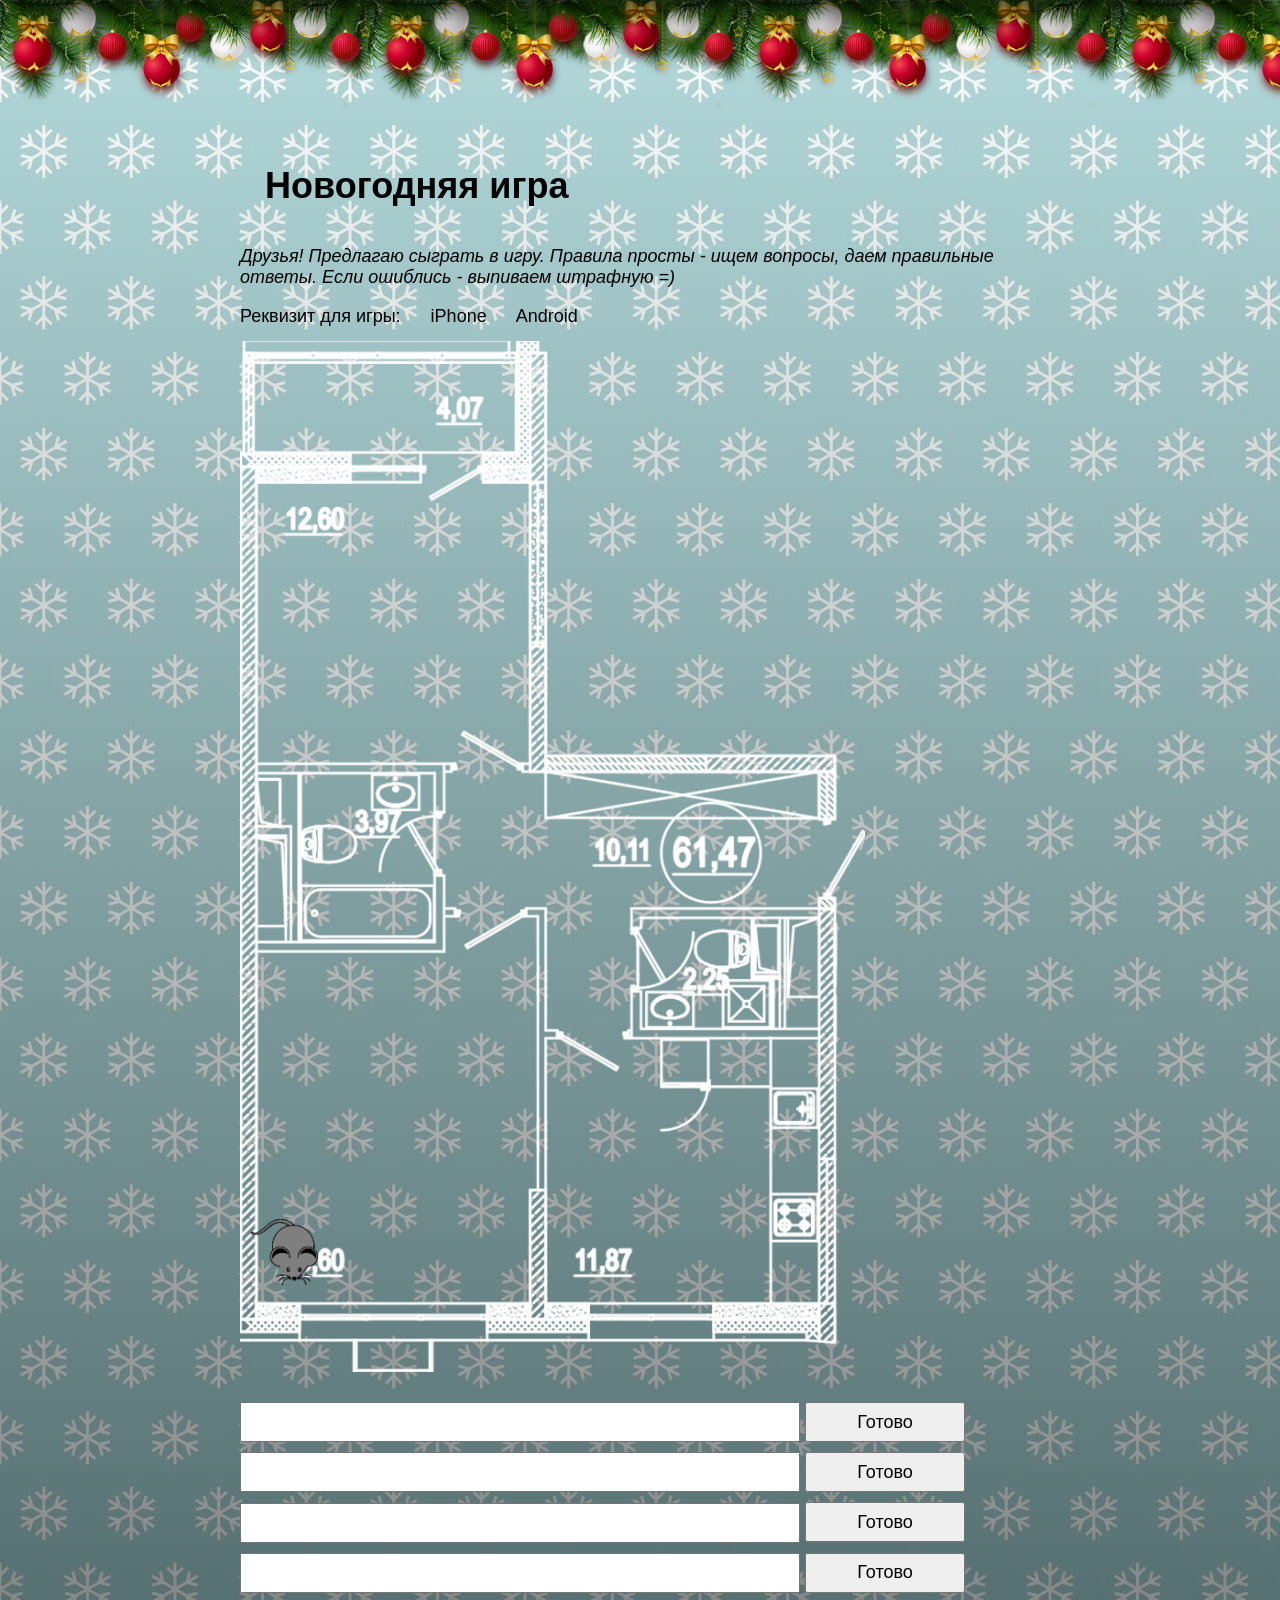
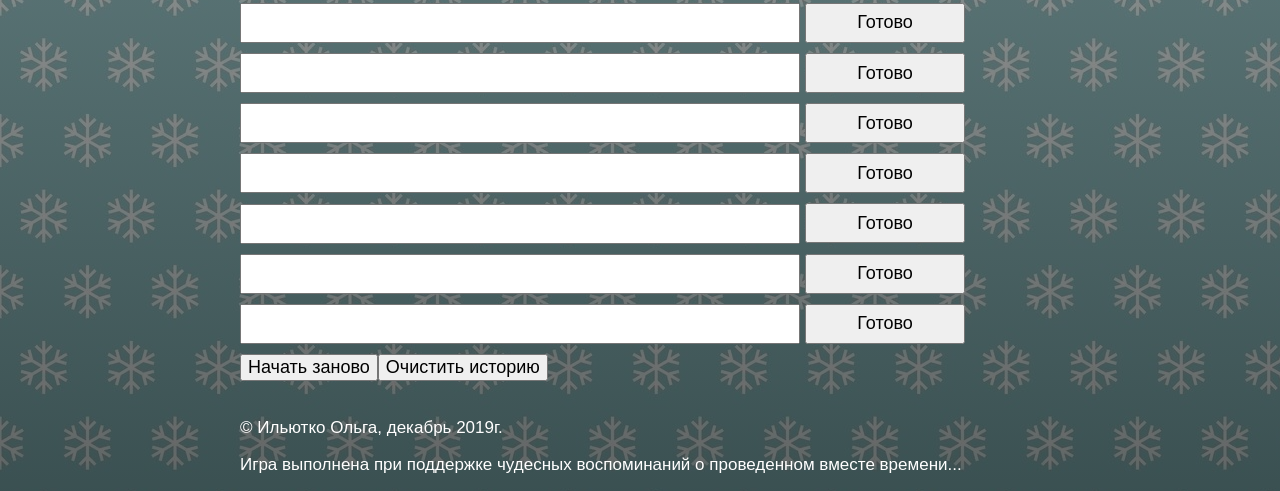
==== commit 43be62c0: "css" ====
--- a/index.html
+++ b/index.html
@@ -165,9 +165,8 @@
         <h1 class="head">Новогодняя игра</h1>
         <p><i>Друзья! Предлагаю сыграть в игру. Правила просты - ищем вопросы, даем правильные ответы. Если ошиблись - выпиваем штрафную =)</i></p>
         <span>Реквизит для игры:</span>
-        <ul>
-          <li><a href = "https://apps.apple.com/ru/app/%D0%BD%D0%B5%D0%BE%D0%B3%D1%80%D0%B0%D0%BD%D0%B8%D1%87%D0%B5-qr-scanner-qr-code/id903799541">iPhone</a></li>
-          <li><a href = "https://play.google.com/store/apps/details?id=com.kaspersky.qrscanner">Android</a></li>
+        <a href = "https://apps.apple.com/ru/app/%D0%BD%D0%B5%D0%BE%D0%B3%D1%80%D0%B0%D0%BD%D0%B8%D1%87%D0%B5-qr-scanner-qr-code/id903799541" style = "margin-left: 25px; margin-right: 25px;">iPhone</a>
+        <a href = "https://play.google.com/store/apps/details?id=com.kaspersky.qrscanner">Android</a>
       </ul>
           <section class="tabs">
             <div class="map">
--- a/css/style.css
+++ b/css/style.css
@@ -88,13 +88,13 @@
 }
 
 .menu-footer {
-    font-size: 13px;
+    font-size: 17px;
     color: white;
     font-weight: 300;
 }
 
 .button-clear {
-    font-size: 15px;
+    font-size: 18px;
 }
 
 @media (max-width: 1000px) {
@@ -173,12 +173,12 @@
     }
 
     .menu-footer {
-        font-size: 13px;
+        font-size: 17px;
         color: white;
         font-weight: 300;
     }
 
     .button-clear {
-        font-size: 15px;
+        font-size: 18px;
     }
 }
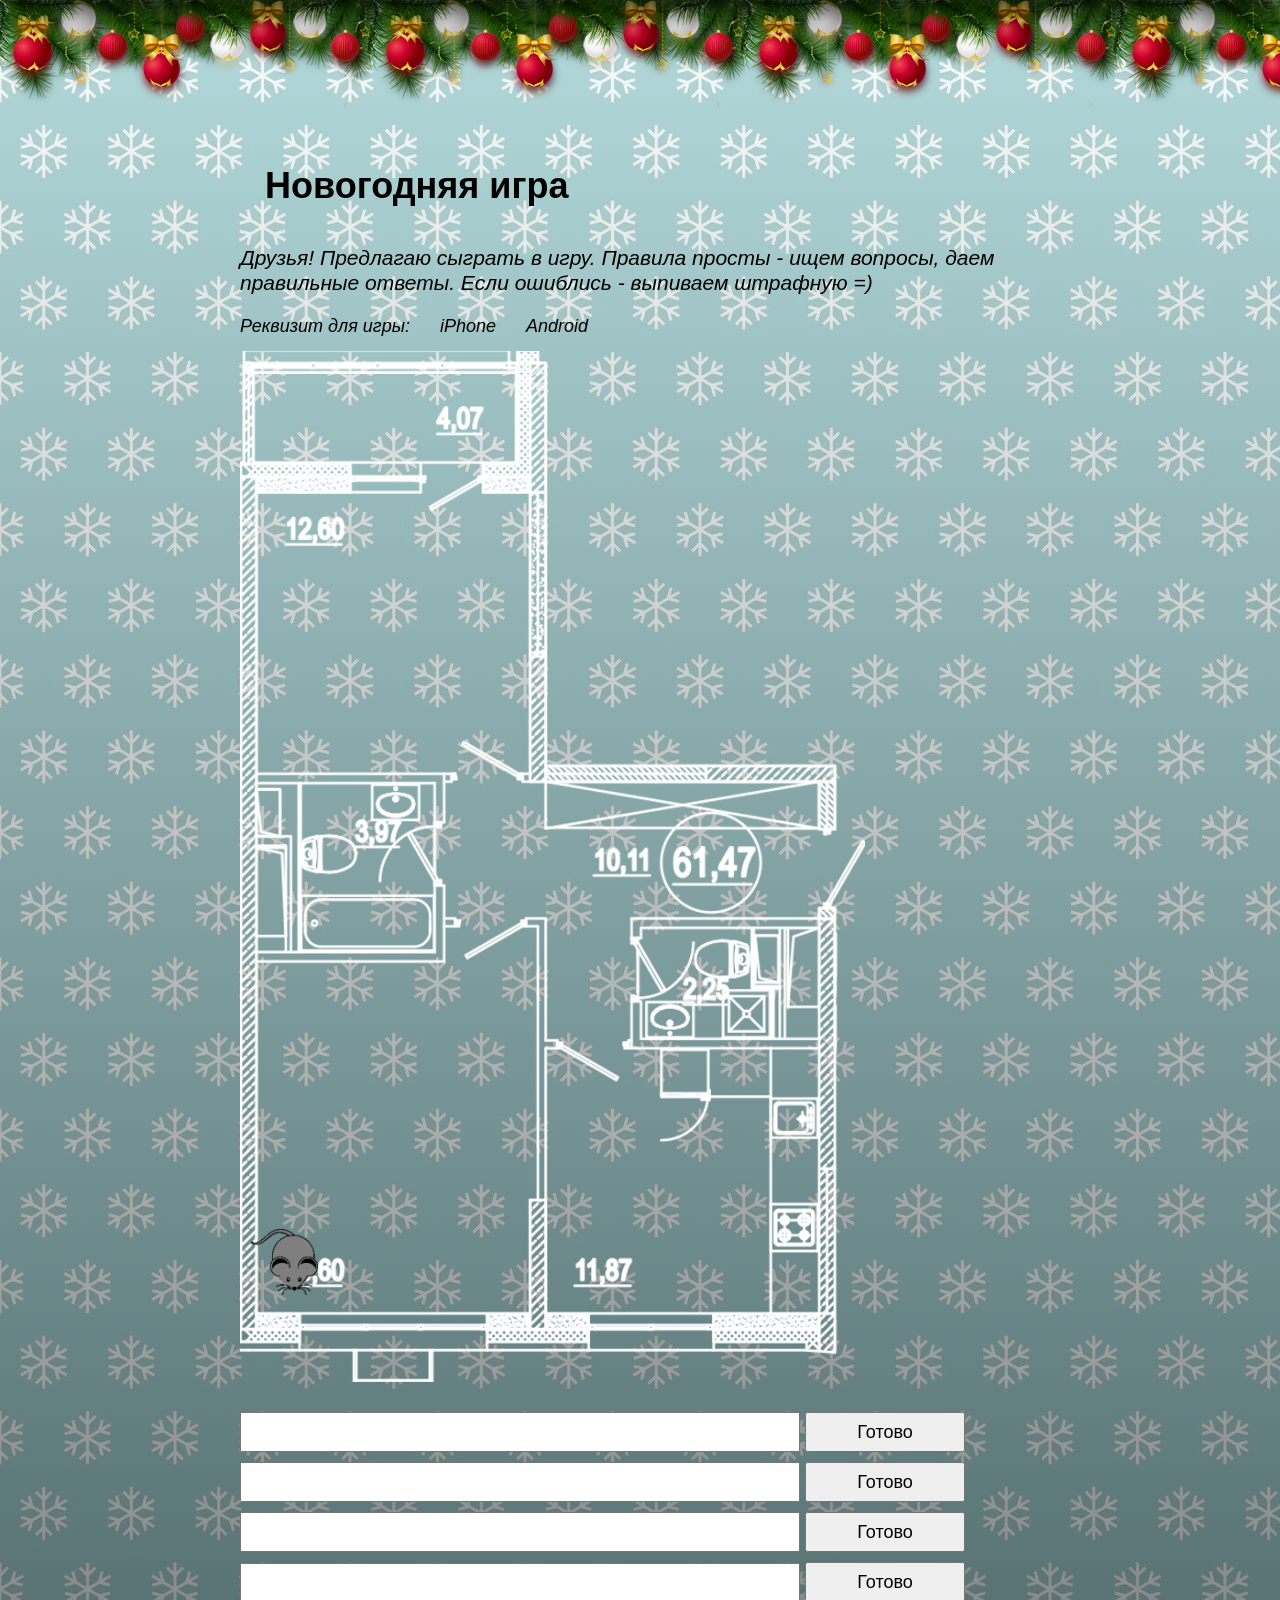
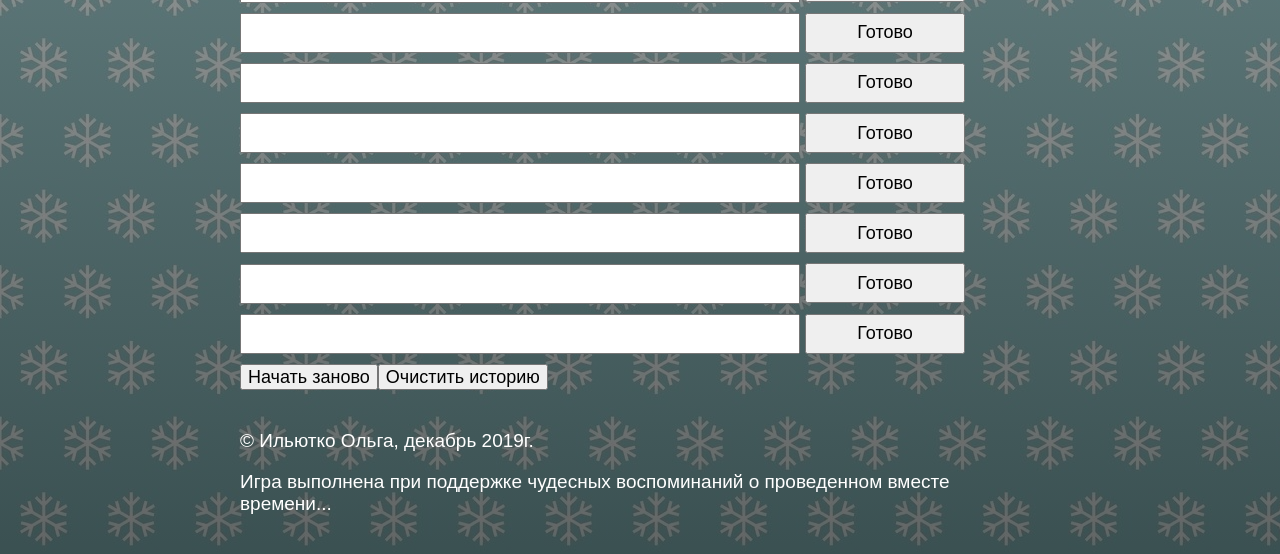
==== commit 784efd16: "css" ====
--- a/index.html
+++ b/index.html
@@ -163,10 +163,10 @@
       <main>
         <div class="wrapper-main">
         <h1 class="head">Новогодняя игра</h1>
-        <p><i>Друзья! Предлагаю сыграть в игру. Правила просты - ищем вопросы, даем правильные ответы. Если ошиблись - выпиваем штрафную =)</i></p>
-        <span>Реквизит для игры:</span>
-        <a href = "https://apps.apple.com/ru/app/%D0%BD%D0%B5%D0%BE%D0%B3%D1%80%D0%B0%D0%BD%D0%B8%D1%87%D0%B5-qr-scanner-qr-code/id903799541" style = "margin-left: 25px; margin-right: 25px;">iPhone</a>
-        <a href = "https://play.google.com/store/apps/details?id=com.kaspersky.qrscanner">Android</a>
+        <p style = "font-size: 21px; font-style: italic;">Друзья! Предлагаю сыграть в игру. Правила просты - ищем вопросы, даем правильные ответы. Если ошиблись - выпиваем штрафную =)</p>
+        <span style = "font-style: italic;">Реквизит для игры:</span>
+        <a href = "https://apps.apple.com/ru/app/%D0%BD%D0%B5%D0%BE%D0%B3%D1%80%D0%B0%D0%BD%D0%B8%D1%87%D0%B5-qr-scanner-qr-code/id903799541" style = "font-style: italic; margin-left: 25px; margin-right: 25px;">iPhone</a>
+        <a href = "https://play.google.com/store/apps/details?id=com.kaspersky.qrscanner" style = "font-style: italic;">Android</a>
       </ul>
           <section class="tabs">
             <div class="map">
@@ -228,6 +228,7 @@
         <p>© Ильютко Ольга, декабрь 2019г.</p>
         <p>Игра выполнена при поддержке чудесных воспоминаний о проведенном вместе времени...</p>
       </div>
+      <br>
     </footer>
       
     </div>
--- a/css/style.css
+++ b/css/style.css
@@ -88,7 +88,7 @@
 }
 
 .menu-footer {
-    font-size: 17px;
+    font-size: 19px;
     color: white;
     font-weight: 300;
 }
@@ -173,7 +173,7 @@
     }
 
     .menu-footer {
-        font-size: 17px;
+        font-size: 19px;
         color: white;
         font-weight: 300;
     }
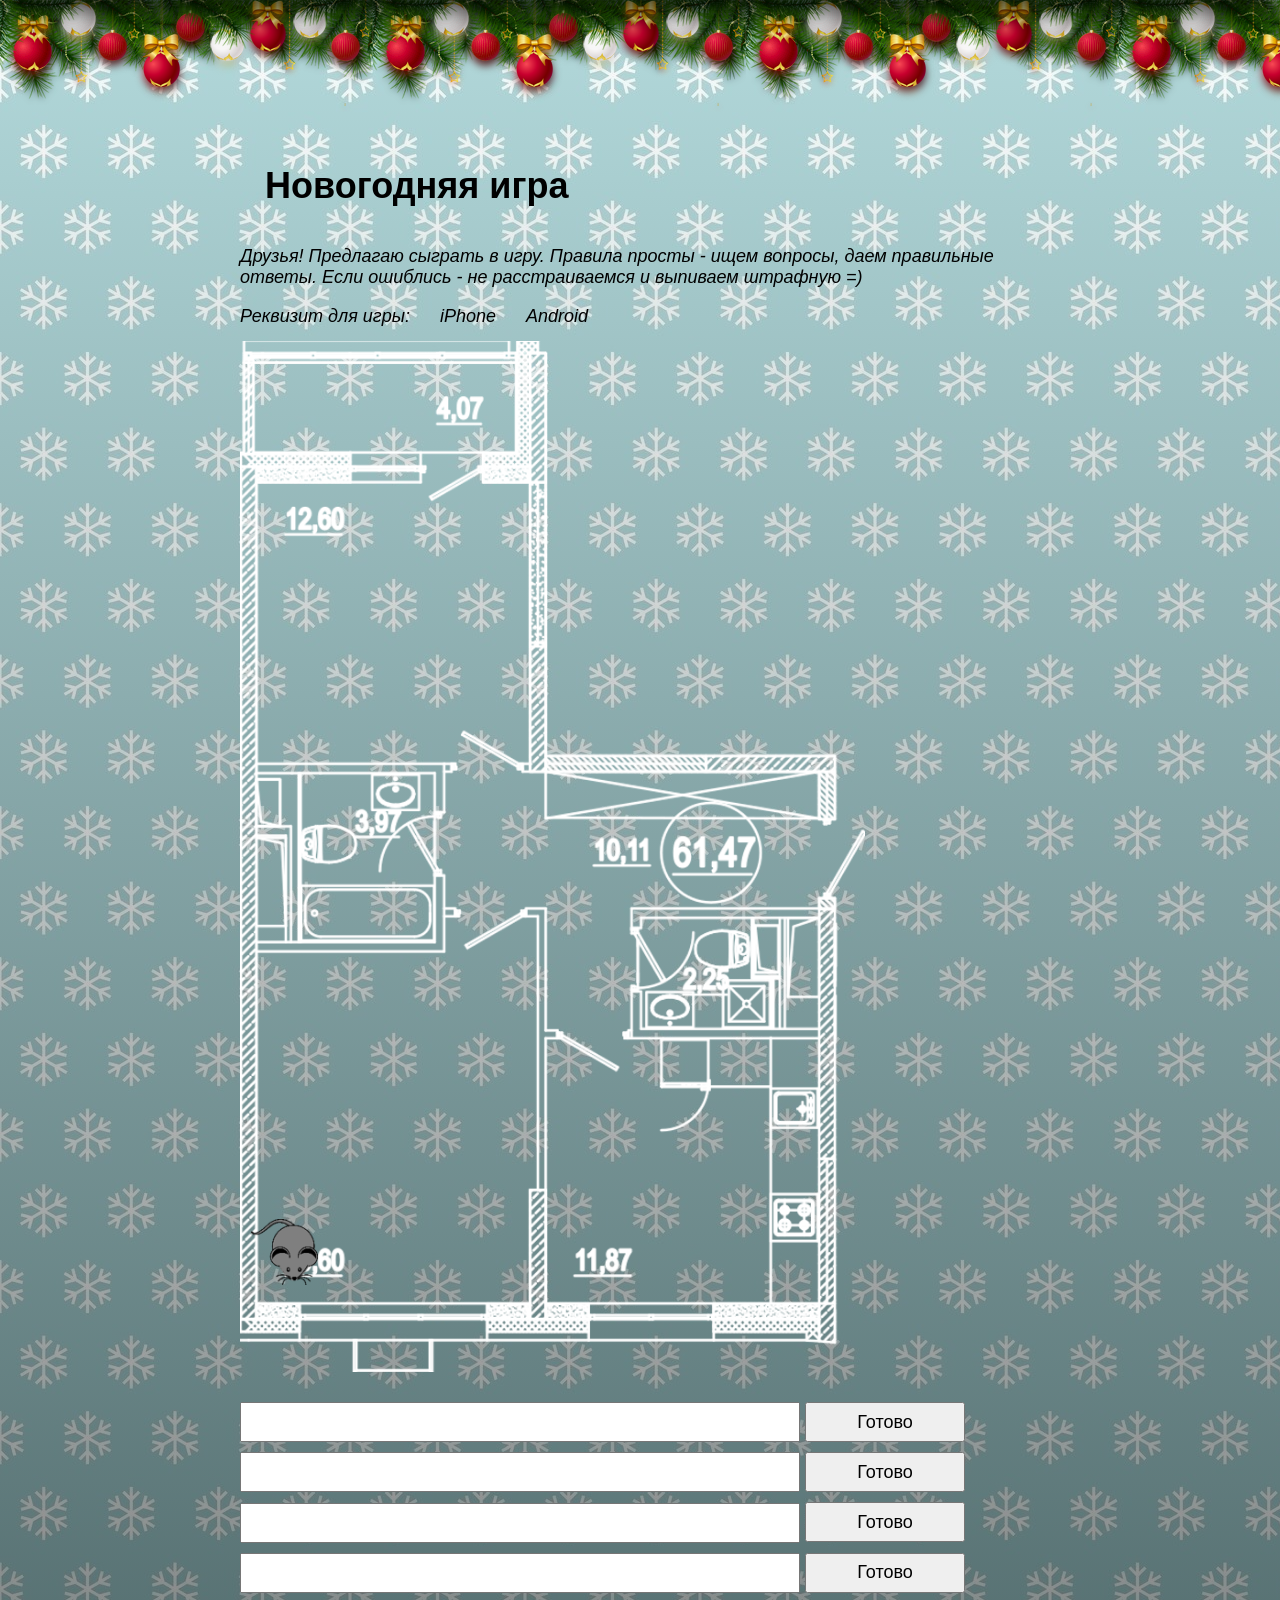
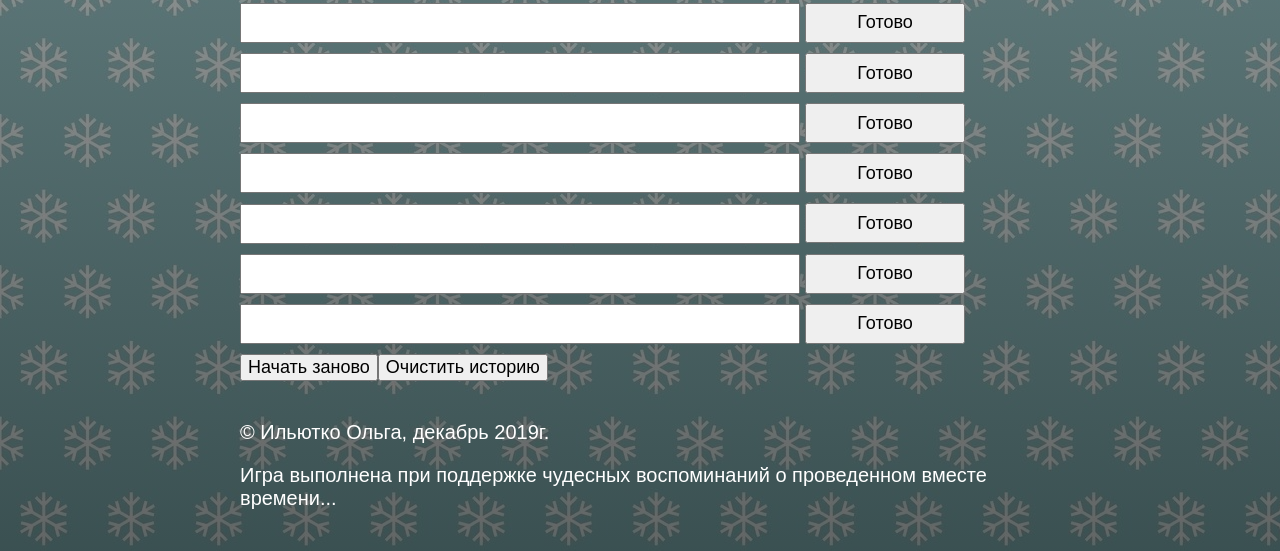
==== commit 8895531a: "css" ====
--- a/index.html
+++ b/index.html
@@ -163,7 +163,7 @@
       <main>
         <div class="wrapper-main">
         <h1 class="head">Новогодняя игра</h1>
-        <p style = "font-size: 21px; font-style: italic;">Друзья! Предлагаю сыграть в игру. Правила просты - ищем вопросы, даем правильные ответы. Если ошиблись - выпиваем штрафную =)</p>
+        <p style = "font-style: italic;">Друзья! Предлагаю сыграть в игру. Правила просты - ищем вопросы, даем правильные ответы. Если ошиблись - не расстраиваемся и выпиваем штрафную =)</p>
         <span style = "font-style: italic;">Реквизит для игры:</span>
         <a href = "https://apps.apple.com/ru/app/%D0%BD%D0%B5%D0%BE%D0%B3%D1%80%D0%B0%D0%BD%D0%B8%D1%87%D0%B5-qr-scanner-qr-code/id903799541" style = "font-style: italic; margin-left: 25px; margin-right: 25px;">iPhone</a>
         <a href = "https://play.google.com/store/apps/details?id=com.kaspersky.qrscanner" style = "font-style: italic;">Android</a>
--- a/css/style.css
+++ b/css/style.css
@@ -88,7 +88,7 @@
 }
 
 .menu-footer {
-    font-size: 19px;
+    font-size: 20px;
     color: white;
     font-weight: 300;
 }
@@ -173,7 +173,7 @@
     }
 
     .menu-footer {
-        font-size: 19px;
+        font-size: 20px;
         color: white;
         font-weight: 300;
     }
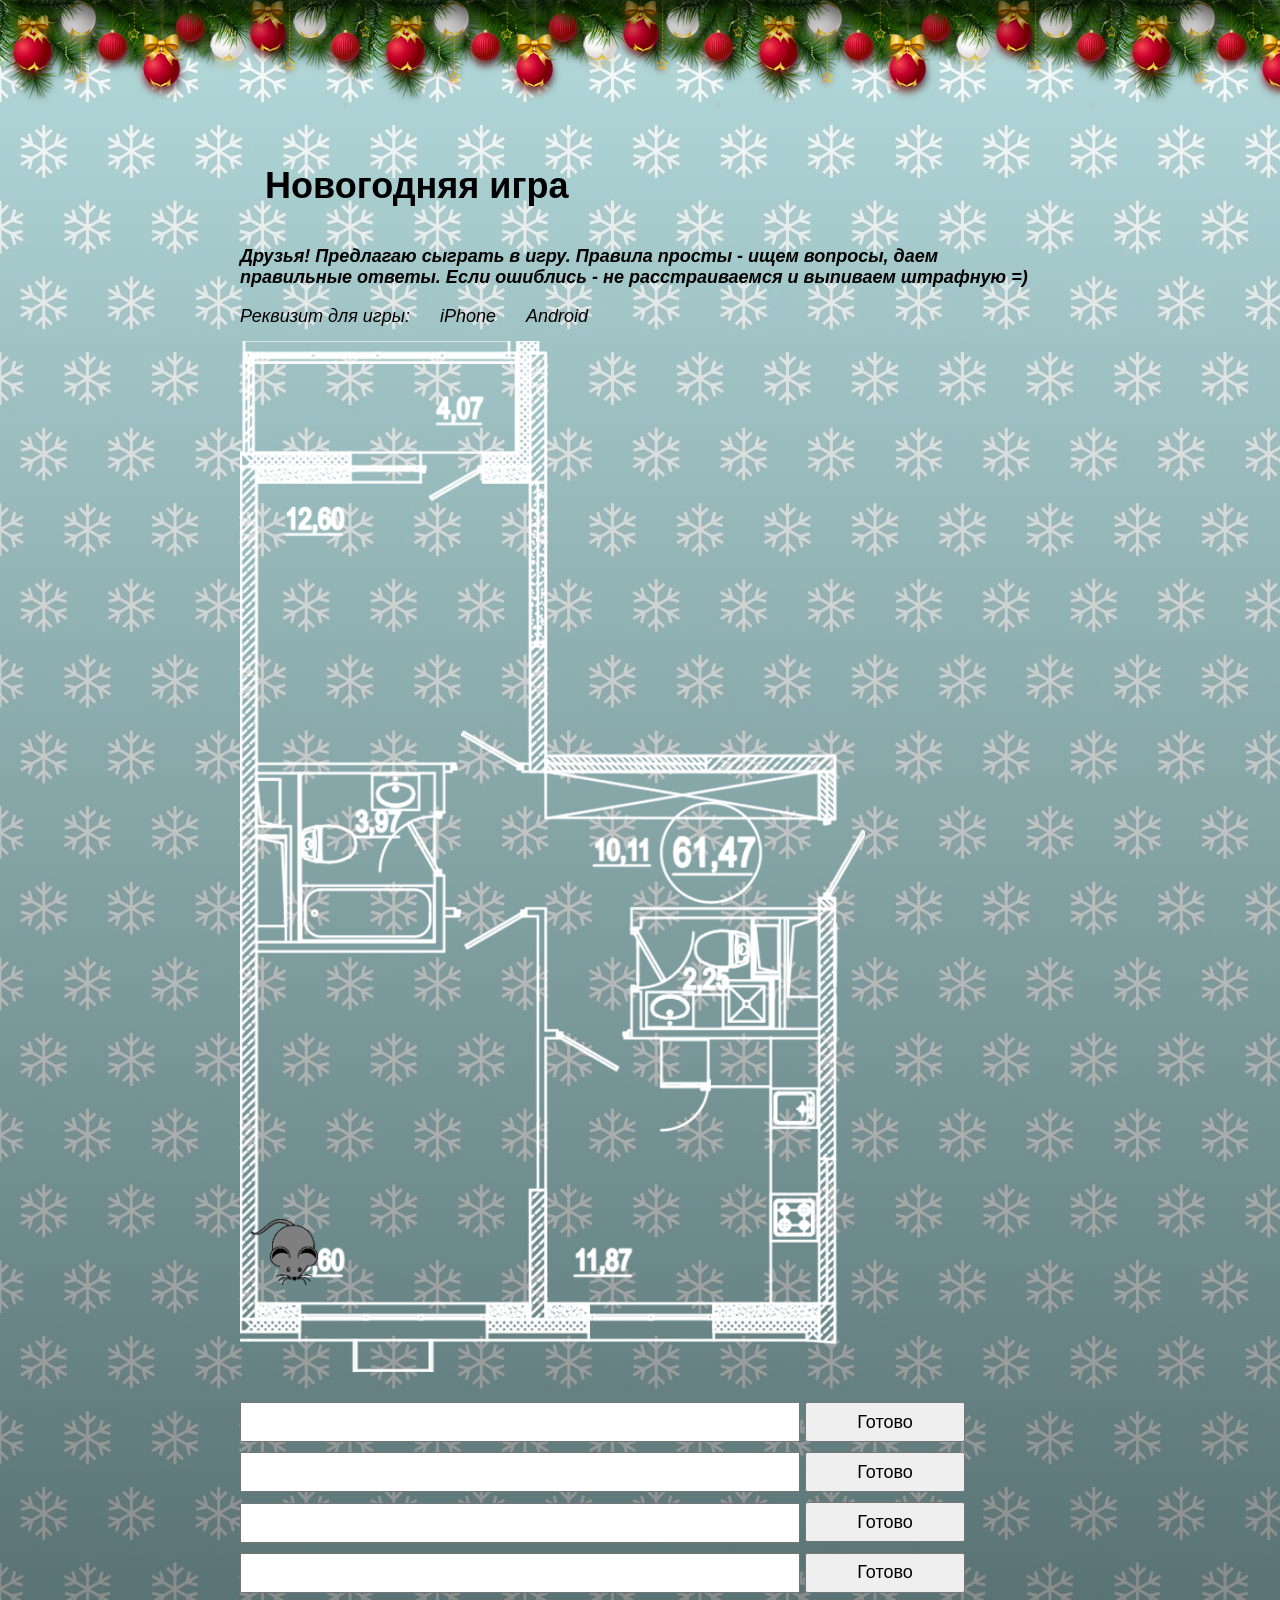
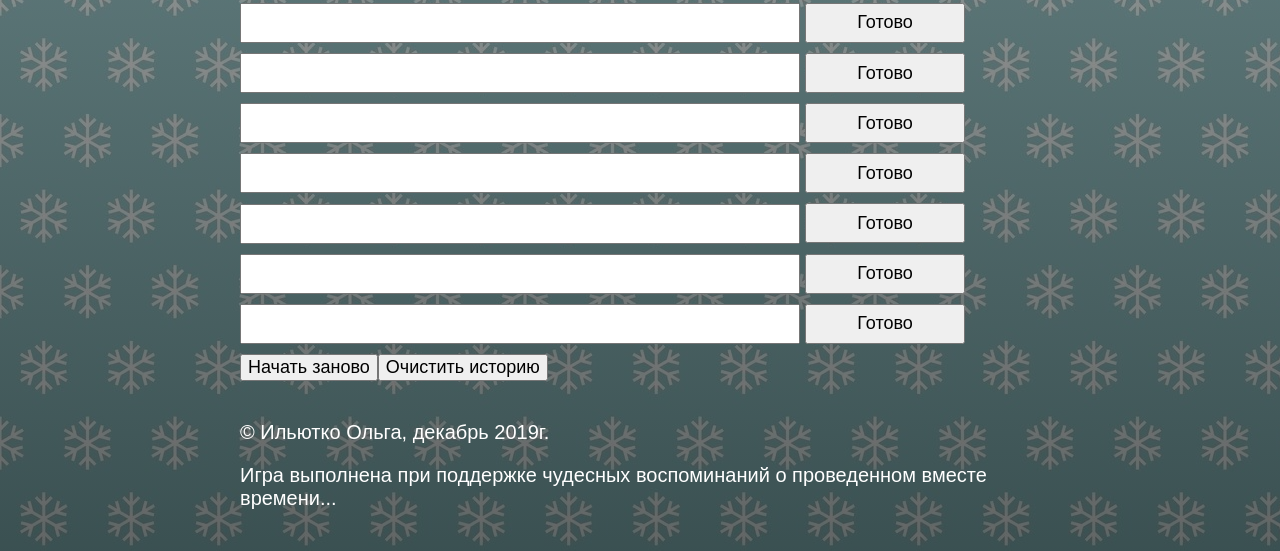
==== commit b55f3d33: "css" ====
--- a/index.html
+++ b/index.html
@@ -163,7 +163,7 @@
       <main>
         <div class="wrapper-main">
         <h1 class="head">Новогодняя игра</h1>
-        <p style = "font-style: italic;">Друзья! Предлагаю сыграть в игру. Правила просты - ищем вопросы, даем правильные ответы. Если ошиблись - не расстраиваемся и выпиваем штрафную =)</p>
+        <p style = "font-style: italic; font-weight: 700;">Друзья! Предлагаю сыграть в игру. Правила просты - ищем вопросы, даем правильные ответы. Если ошиблись - не расстраиваемся и выпиваем штрафную =)</p>
         <span style = "font-style: italic;">Реквизит для игры:</span>
         <a href = "https://apps.apple.com/ru/app/%D0%BD%D0%B5%D0%BE%D0%B3%D1%80%D0%B0%D0%BD%D0%B8%D1%87%D0%B5-qr-scanner-qr-code/id903799541" style = "font-style: italic; margin-left: 25px; margin-right: 25px;">iPhone</a>
         <a href = "https://play.google.com/store/apps/details?id=com.kaspersky.qrscanner" style = "font-style: italic;">Android</a>
